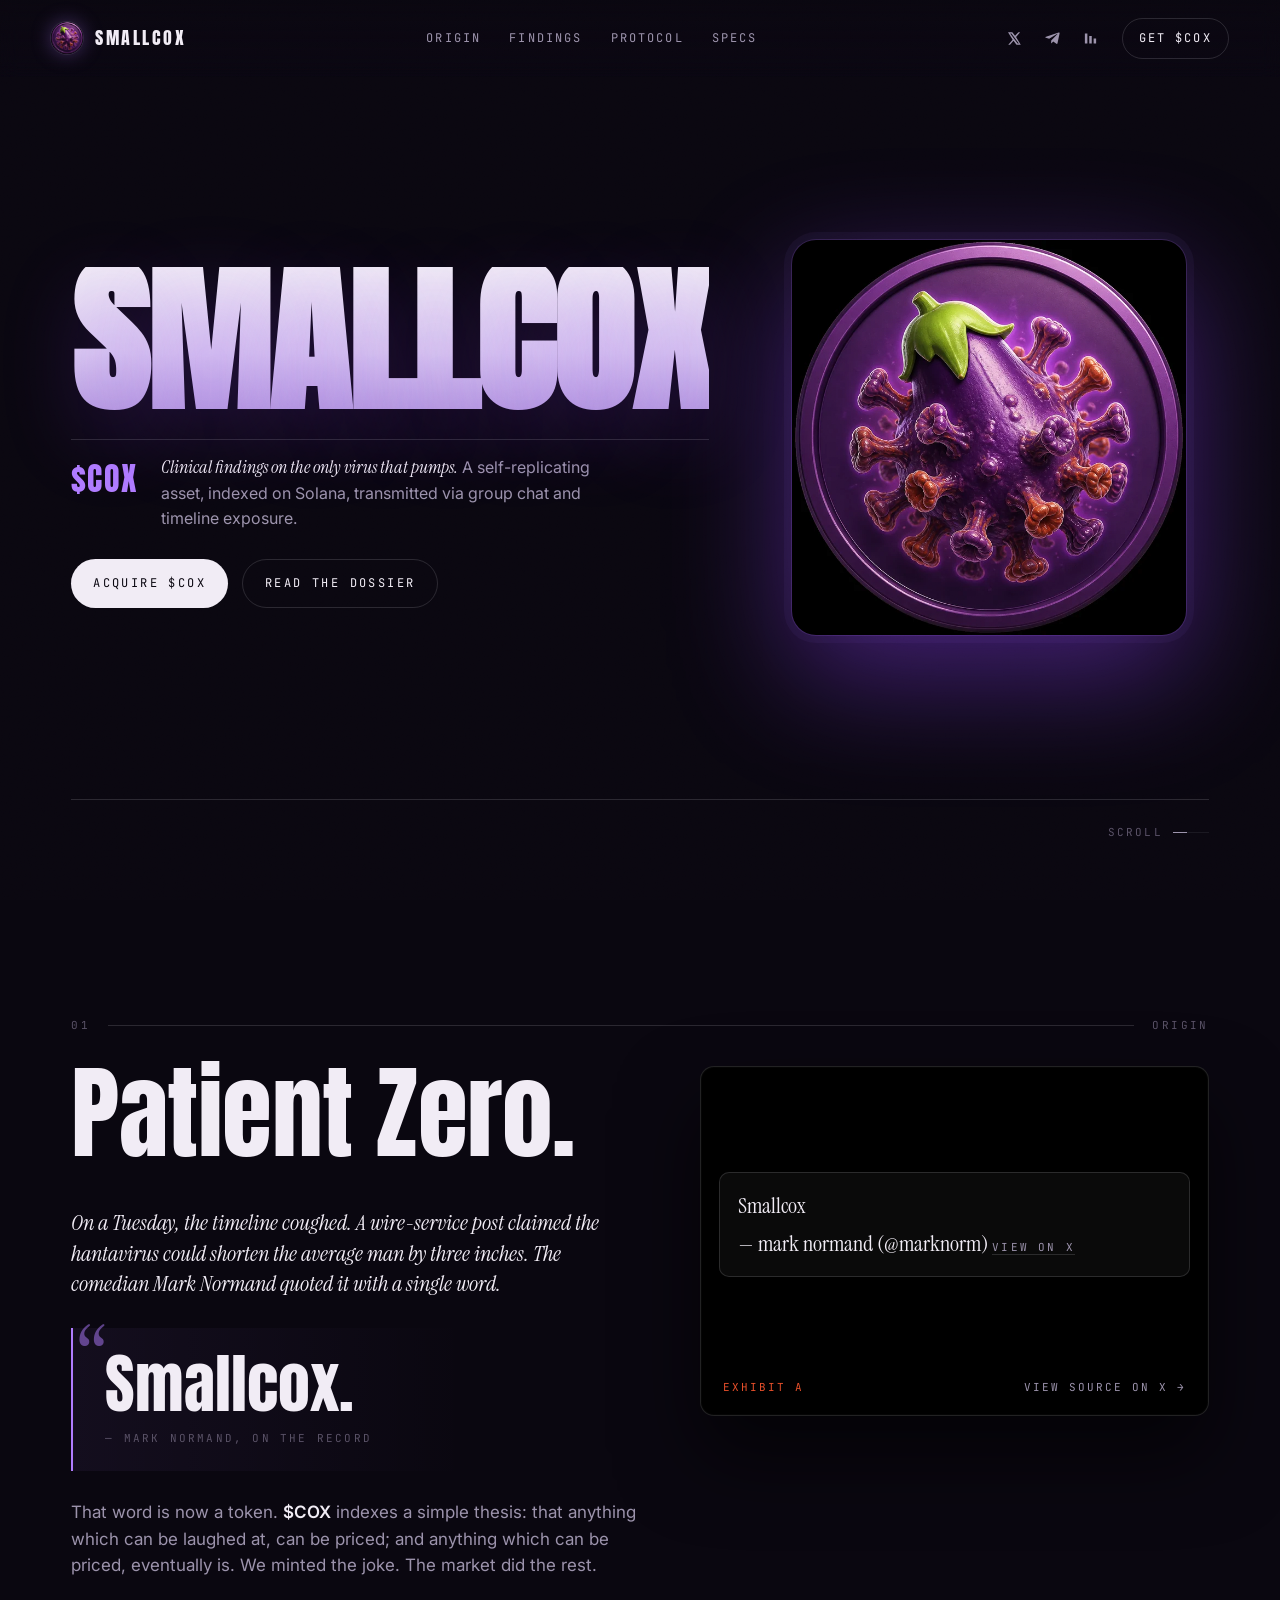
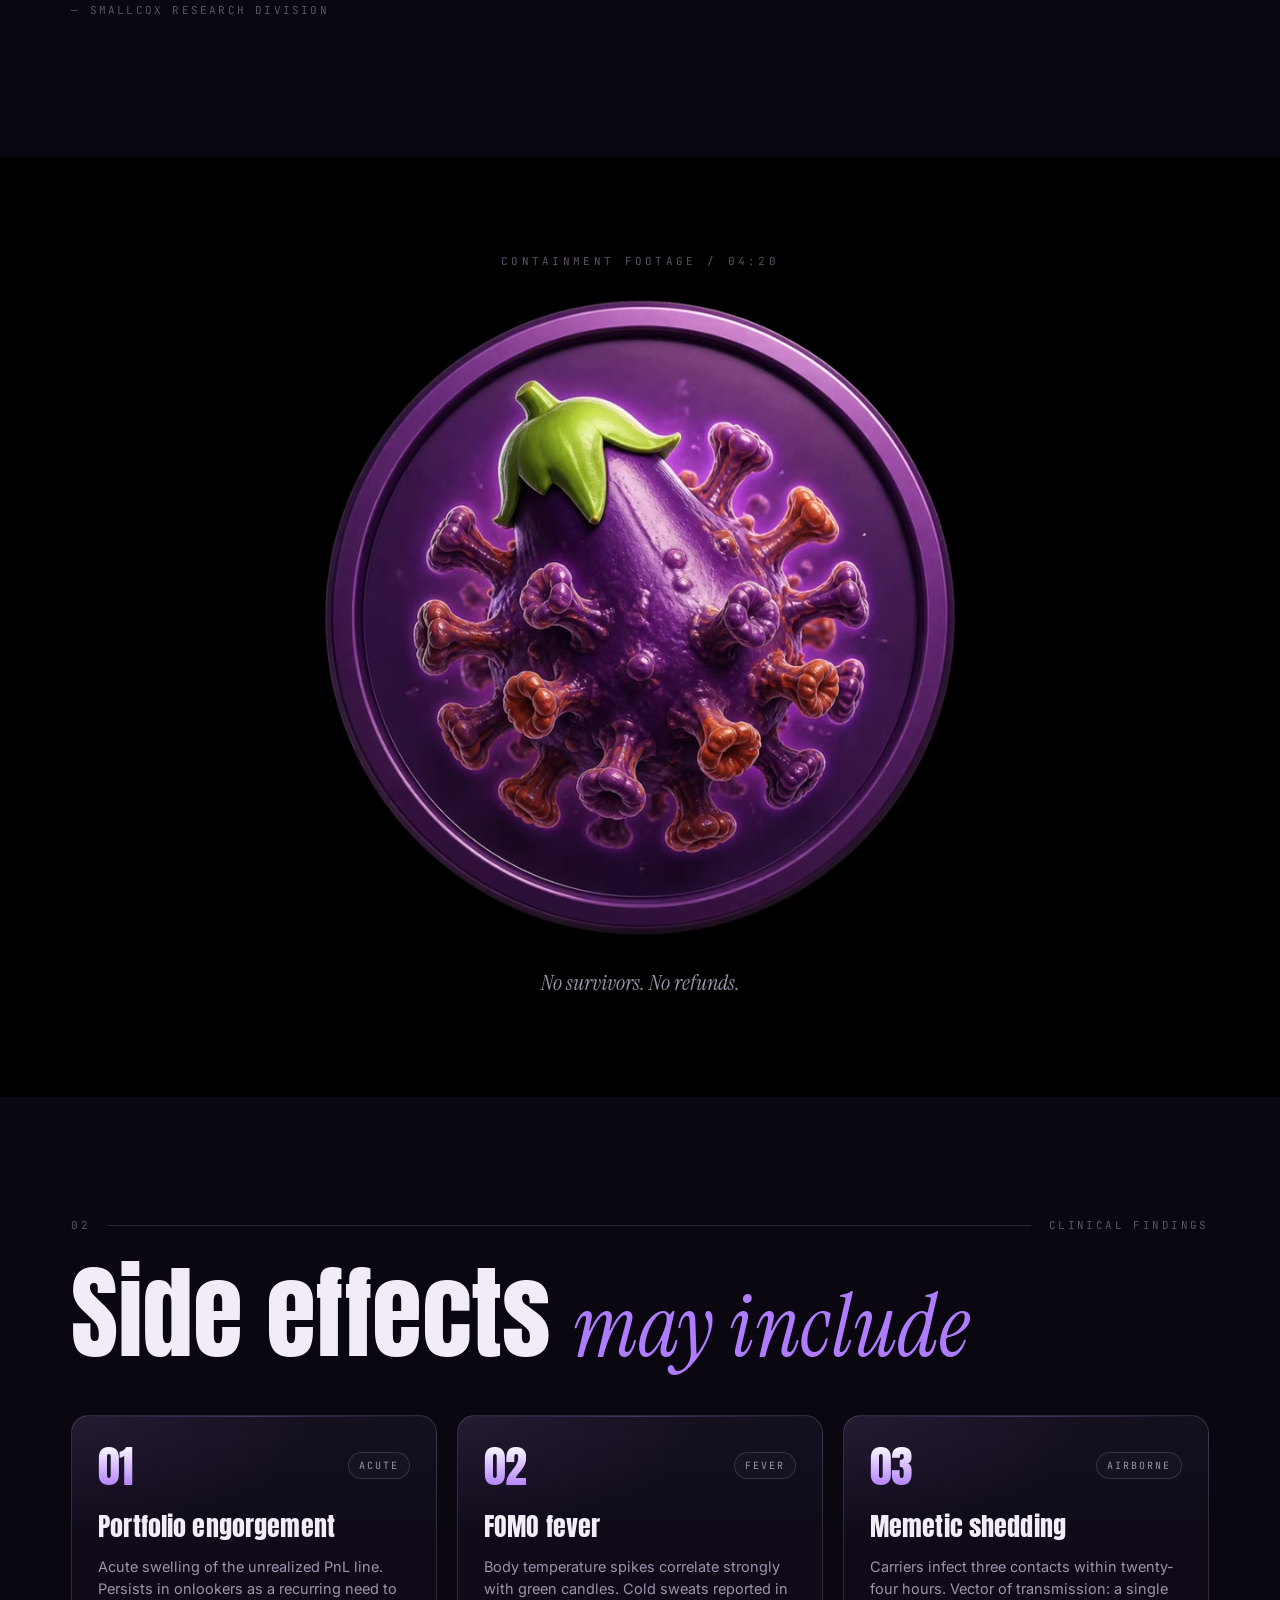
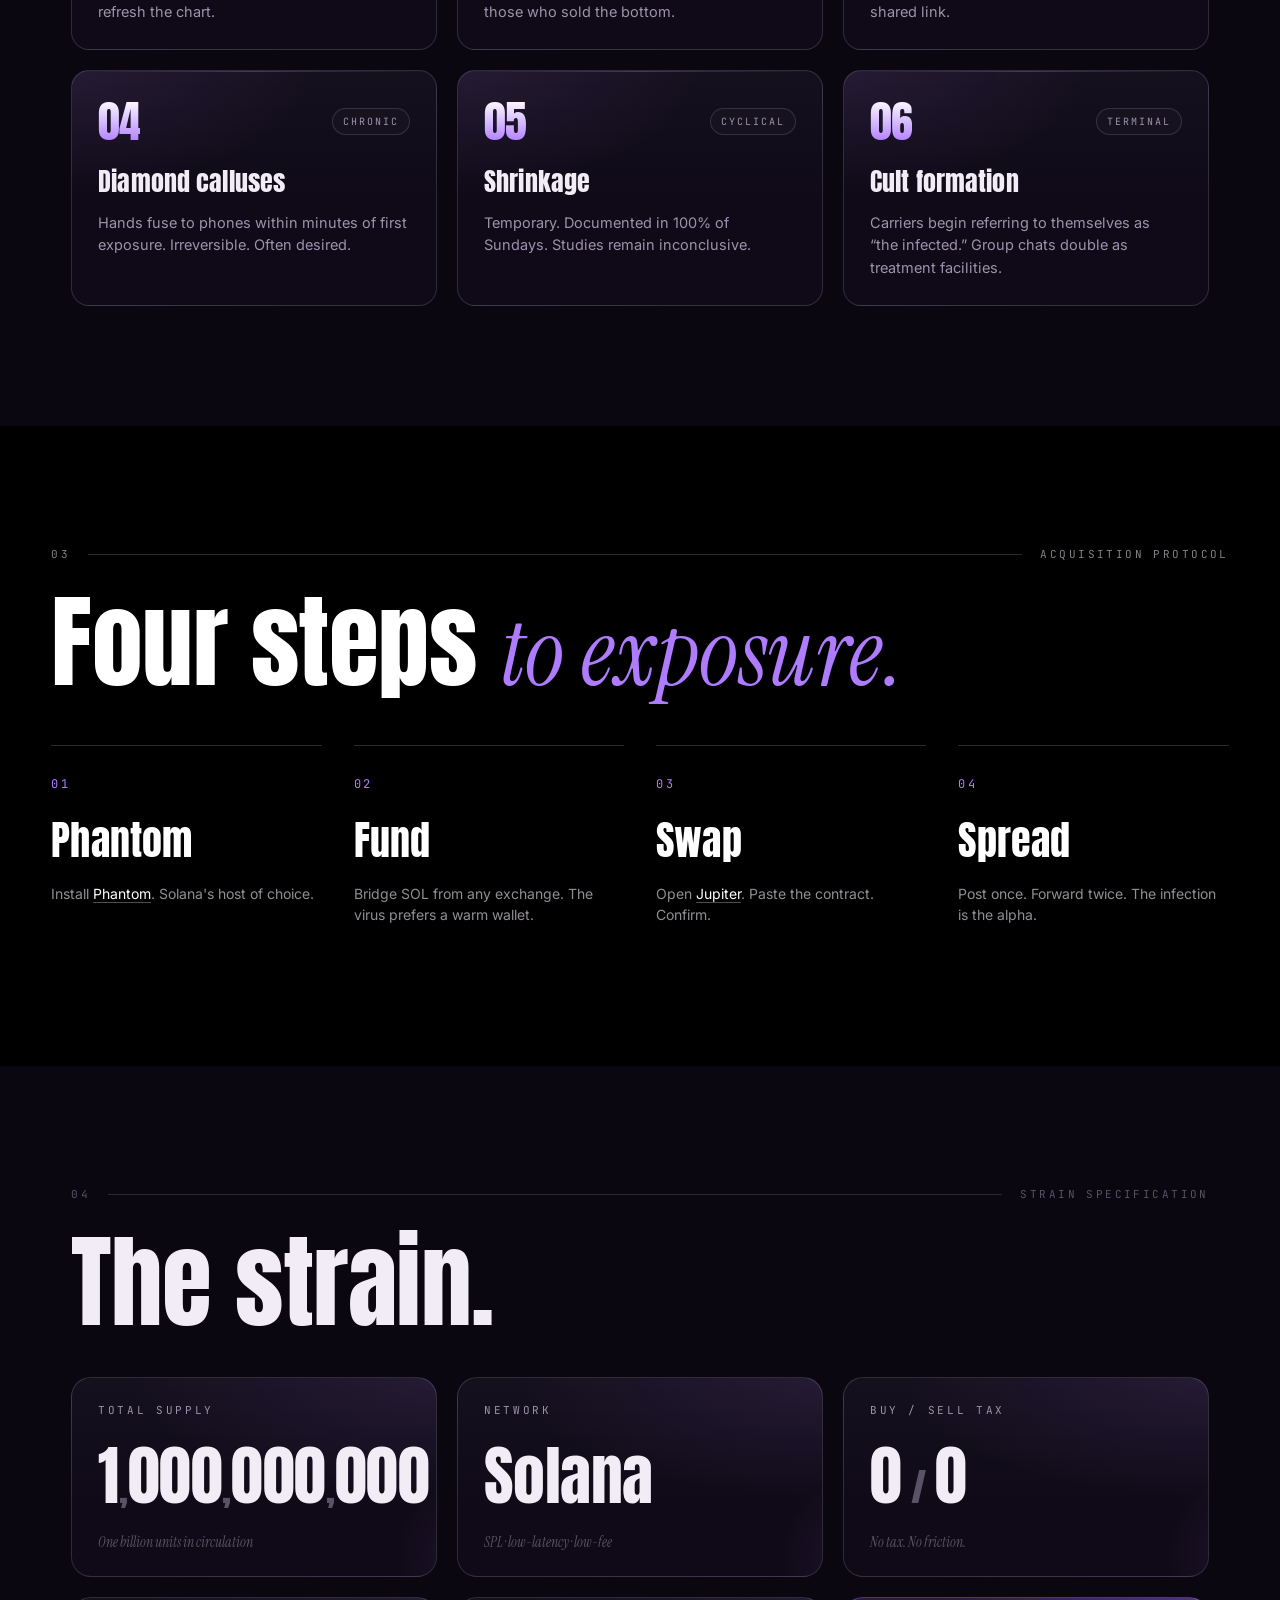
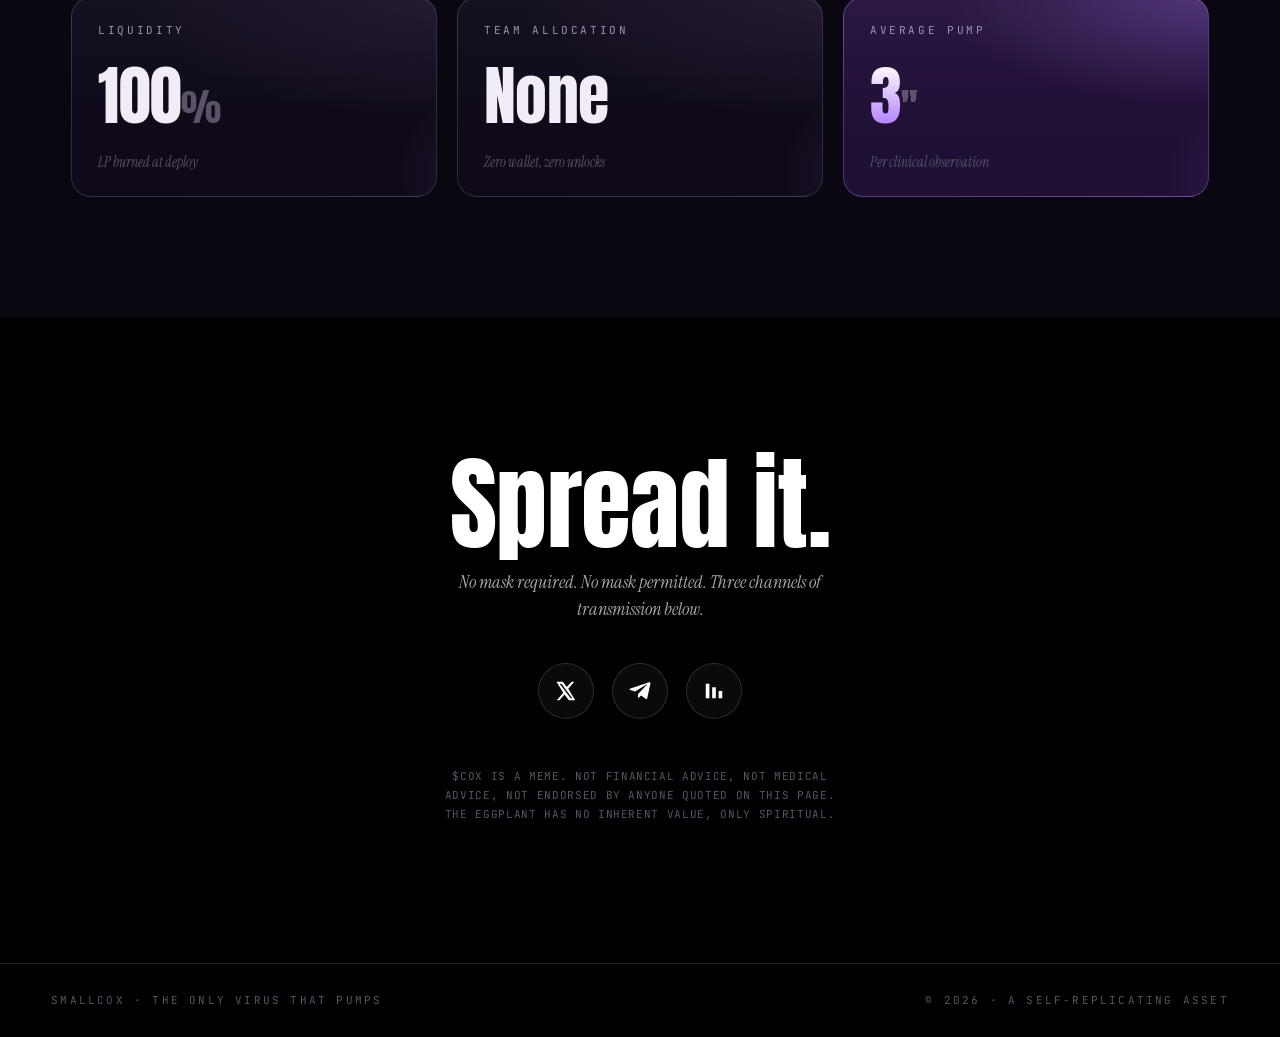
==== smallcox/index.html @ 252f296a "hero: drop CONTRACT/TBA strip and the specimen caption Co-Authored-By: Claude Opus 4.7 (1M context) " ====
<!doctype html>
<html lang="en">
<head>
<meta charset="utf-8" />
<meta name="viewport" content="width=device-width,initial-scale=1,viewport-fit=cover" />
<title>SMALLCOX / $COX</title>
<meta name="description" content="Smallcox ($COX) — clinical findings on the only virus that pumps. A Solana memecoin." />
<meta property="og:title" content="SMALLCOX / $COX" />
<meta property="og:description" content="Clinical findings on the only virus that pumps." />
<meta property="og:image" content="./assets/logo.png" />
<meta name="theme-color" content="#07050C" />
<link rel="icon" type="image/png" href="./assets/logo.png" />

<link rel="preconnect" href="https://fonts.googleapis.com" />
<link rel="preconnect" href="https://fonts.gstatic.com" crossorigin />
<link href="https://fonts.googleapis.com/css2?family=Anton&family=Inter:wght@300;400;500;600;700&family=Instrument+Serif:ital@0;1&family=JetBrains+Mono:wght@400;500&display=swap" rel="stylesheet" />

<link rel="preload" as="image" href="./assets/logo.webp" />
<link rel="stylesheet" href="./styles.css" />
</head>
<body>

<header class="nav">
  <a class="brand" href="#top">
    <img src="./assets/logo-orig.webp" alt="" width="32" height="32" />
    <span>SMALLCOX</span>
  </a>
  <nav class="links">
    <a href="#origin">Origin</a>
    <a href="#findings">Findings</a>
    <a href="#protocol">Protocol</a>
    <a href="#specs">Specs</a>
  </nav>
  <div class="nav-right">
    <div class="nav-socials" aria-label="Social channels">
      <a class="ns" href="#" aria-label="X / Twitter" data-soon>
        <svg viewBox="0 0 24 24" aria-hidden="true"><path fill="currentColor" d="M18.244 2H21l-6.52 7.45L22 22h-6.844l-4.78-6.27L4.8 22H2l7-8.01L1.6 2h6.93l4.32 5.71L18.244 2Zm-1.2 18h1.9L7.04 4H5.04l12 16Z"/></svg>
      </a>
      <a class="ns" href="#" aria-label="Telegram" data-soon>
        <svg viewBox="0 0 24 24" aria-hidden="true"><path fill="currentColor" d="M9.96 15.36 9.8 19.6c.5 0 .72-.22 1-.48l2.4-2.32 4.98 3.64c.92.5 1.58.24 1.82-.86l3.3-15.46c.32-1.42-.52-1.98-1.4-1.66L1.6 9.18c-1.4.56-1.38 1.36-.24 1.72l5.32 1.66 12.36-7.78c.58-.36 1.12-.16.68.22"/></svg>
      </a>
      <a class="ns" href="#" aria-label="Dexscreener" data-soon>
        <svg viewBox="0 0 24 24" aria-hidden="true"><path fill="currentColor" d="M3 4h4v16H3zM10 8h4v12h-4zM17 12h4v8h-4z"/></svg>
      </a>
    </div>
    <a class="nav-cta" href="#buy">Get $COX</a>
  </div>
</header>

<main id="top">

<!-- ============================== HERO ============================== -->
<section class="hero">
  <div class="hero-grid">
    <div class="hero-type">
      <h1 class="wordmark">
        <span aria-hidden="true">SMALLCOX</span>
        <span class="sr-only">Smallcox</span>
      </h1>
      <div class="hero-sub">
        <p class="ticker">$COX</p>
        <p class="lede">
          <em>Clinical findings on the only virus that pumps.</em>
          A self-replicating asset, indexed on Solana, transmitted
          via group chat and timeline exposure.
        </p>
      </div>
      <div class="hero-actions">
        <a class="btn" href="#buy">Acquire $COX</a>
        <a class="btn ghost" href="#origin">Read the dossier</a>
      </div>
    </div>

    <figure class="hero-art">
      <img src="./assets/logo-orig.webp" alt="Smallcox" loading="eager" decoding="async" />
    </figure>
  </div>

  <div class="hero-foot">
    <div class="hero-scroll">scroll<span></span></div>
  </div>
</section>

<!-- ============================== ORIGIN ============================== -->
<section class="section origin" id="origin">
  <div class="rule"><span>01</span><i></i><span>Origin</span></div>

  <div class="origin-grid">
    <div class="origin-text">
      <h2 class="display">Patient&nbsp;Zero.</h2>
      <p class="serif">
        On a Tuesday, the timeline coughed. A wire-service post claimed the
        hantavirus could shorten the average man by three inches. The comedian
        Mark Normand quoted it with a single word.
      </p>
      <blockquote class="pull">
        <span class="quotemark">&ldquo;</span>
        <p>Smallcox.</p>
        <cite>— Mark Normand, on the record</cite>
      </blockquote>
      <p>
        That word is now a token. <strong>$COX</strong> indexes a simple thesis: that
        anything which can be laughed at, can be priced; and anything which can be
        priced, eventually is. We minted the joke. The market did the rest.
      </p>
      <p class="byline">— Smallcox Research Division</p>
    </div>

    <figure class="evidence">
      <div class="tw-frame">
        <blockquote class="twitter-tweet" data-theme="dark" data-conversation="none" data-dnt="true" data-align="center">
          <p lang="en" dir="ltr">Smallcox</p>
          &mdash; mark normand (@marknorm)
          <a href="https://twitter.com/marknorm/status/2054567829848920443?ref_src=twsrc%5Etfw">View on X</a>
        </blockquote>
        <noscript>
          <img src="./assets/evidence.jpg" alt="The original Mark Normand post quoting the hantavirus story." />
        </noscript>
      </div>
      <figcaption>
        <span class="ex">Exhibit A</span>
        <a href="https://x.com/marknorm/status/2054567829848920443" target="_blank" rel="noopener">View source on X →</a>
      </figcaption>
    </figure>
  </div>
</section>

<!-- ============================== VIDEO (pitch black) ============================== -->
<section class="section-black video-section" aria-labelledby="containment">
  <p class="black-eyebrow" id="containment">CONTAINMENT FOOTAGE / 04:20</p>
  <video
    class="vid"
    autoplay muted loop playsinline preload="metadata"
    poster="./assets/vid-poster.jpg">
    <source src="./assets/vid.webm" type="video/webm" />
    <source src="./assets/vid.mp4" type="video/mp4" />
  </video>
  <p class="black-foot">No survivors. No refunds.</p>
</section>

<!-- ============================== FINDINGS ============================== -->
<section class="section findings" id="findings">
  <div class="rule"><span>02</span><i></i><span>Clinical Findings</span></div>
  <h2 class="display">Side&nbsp;effects&nbsp;<em class="serif-it">may include</em></h2>

  <ol class="findings-grid">
    <li class="f-card">
      <div class="f-head"><span class="num">01</span><span class="tag">Acute</span></div>
      <h3>Portfolio engorgement</h3>
      <p>Acute swelling of the unrealized PnL line. Persists in onlookers as a recurring need to refresh the chart.</p>
    </li>
    <li class="f-card">
      <div class="f-head"><span class="num">02</span><span class="tag">Fever</span></div>
      <h3>FOMO fever</h3>
      <p>Body temperature spikes correlate strongly with green candles. Cold sweats reported in those who sold the bottom.</p>
    </li>
    <li class="f-card">
      <div class="f-head"><span class="num">03</span><span class="tag">Airborne</span></div>
      <h3>Memetic shedding</h3>
      <p>Carriers infect three contacts within twenty-four hours. Vector of transmission: a single shared link.</p>
    </li>
    <li class="f-card">
      <div class="f-head"><span class="num">04</span><span class="tag">Chronic</span></div>
      <h3>Diamond calluses</h3>
      <p>Hands fuse to phones within minutes of first exposure. Irreversible. Often desired.</p>
    </li>
    <li class="f-card">
      <div class="f-head"><span class="num">05</span><span class="tag">Cyclical</span></div>
      <h3>Shrinkage</h3>
      <p>Temporary. Documented in 100% of Sundays. Studies remain inconclusive.</p>
    </li>
    <li class="f-card">
      <div class="f-head"><span class="num">06</span><span class="tag">Terminal</span></div>
      <h3>Cult formation</h3>
      <p>Carriers begin referring to themselves as &ldquo;the infected.&rdquo; Group chats double as treatment facilities.</p>
    </li>
  </ol>
</section>

<!-- ============================== PROTOCOL ============================== -->
<section class="section-black protocol" id="protocol">
  <div class="rule rule-light"><span>03</span><i></i><span>Acquisition Protocol</span></div>
  <h2 class="display light">Four&nbsp;steps&nbsp;<em class="serif-it">to exposure.</em></h2>

  <ol class="steps">
    <li>
      <span class="step-no">01</span>
      <h3>Phantom</h3>
      <p>Install <a href="https://phantom.app" target="_blank" rel="noopener">Phantom</a>. Solana's host of choice.</p>
    </li>
    <li>
      <span class="step-no">02</span>
      <h3>Fund</h3>
      <p>Bridge SOL from any exchange. The virus prefers a warm wallet.</p>
    </li>
    <li>
      <span class="step-no">03</span>
      <h3>Swap</h3>
      <p>Open <a href="https://jup.ag" target="_blank" rel="noopener">Jupiter</a>. Paste the contract. Confirm.</p>
    </li>
    <li>
      <span class="step-no">04</span>
      <h3>Spread</h3>
      <p>Post once. Forward twice. The infection is the alpha.</p>
    </li>
  </ol>
</section>

<!-- ============================== SPECS ============================== -->
<section class="section specs" id="specs">
  <div class="rule"><span>04</span><i></i><span>Strain Specification</span></div>
  <h2 class="display">The&nbsp;strain.</h2>

  <div class="spec-grid">
    <article class="s-card">
      <span class="s-label">Total supply</span>
      <strong class="s-value">1<small>,</small>000<small>,</small>000<small>,</small>000</strong>
      <span class="s-foot">One billion units in circulation</span>
    </article>
    <article class="s-card">
      <span class="s-label">Network</span>
      <strong class="s-value">Solana</strong>
      <span class="s-foot">SPL · low-latency · low-fee</span>
    </article>
    <article class="s-card">
      <span class="s-label">Buy / Sell tax</span>
      <strong class="s-value">0<small> / </small>0</strong>
      <span class="s-foot">No tax. No friction.</span>
    </article>
    <article class="s-card">
      <span class="s-label">Liquidity</span>
      <strong class="s-value">100<small>%</small></strong>
      <span class="s-foot">LP burned at deploy</span>
    </article>
    <article class="s-card">
      <span class="s-label">Team allocation</span>
      <strong class="s-value">None</strong>
      <span class="s-foot">Zero wallet, zero unlocks</span>
    </article>
    <article class="s-card s-card-accent">
      <span class="s-label">Average pump</span>
      <strong class="s-value">3<small>"</small></strong>
      <span class="s-foot">Per clinical observation</span>
    </article>
  </div>
</section>

<!-- ============================== BUY / SOCIALS ============================== -->
<section class="section-black buy" id="buy">
  <h2 class="display light">Spread&nbsp;it.</h2>
  <p class="black-lede">
    No mask required. No mask permitted. Three channels of transmission below.
  </p>

  <nav class="socials" aria-label="Social channels">
    <a class="social" href="#" aria-label="X / Twitter" data-soon>
      <svg viewBox="0 0 24 24" aria-hidden="true"><path fill="currentColor" d="M18.244 2H21l-6.52 7.45L22 22h-6.844l-4.78-6.27L4.8 22H2l7-8.01L1.6 2h6.93l4.32 5.71L18.244 2Zm-1.2 18h1.9L7.04 4H5.04l12 16Z"/></svg>
    </a>
    <a class="social" href="#" aria-label="Telegram" data-soon>
      <svg viewBox="0 0 24 24" aria-hidden="true"><path fill="currentColor" d="M9.96 15.36 9.8 19.6c.5 0 .72-.22 1-.48l2.4-2.32 4.98 3.64c.92.5 1.58.24 1.82-.86l3.3-15.46c.32-1.42-.52-1.98-1.4-1.66L1.6 9.18c-1.4.56-1.38 1.36-.24 1.72l5.32 1.66 12.36-7.78c.58-.36 1.12-.16.68.22"/></svg>
    </a>
    <a class="social" href="#" aria-label="Dexscreener" data-soon>
      <svg viewBox="0 0 24 24" aria-hidden="true"><path fill="currentColor" d="M3 4h4v16H3zM10 8h4v12h-4zM17 12h4v8h-4z"/></svg>
    </a>
  </nav>

  <p class="disclaim">
    $COX is a meme. Not financial advice, not medical advice, not endorsed by anyone
    quoted on this page. The eggplant has no inherent value, only spiritual.
  </p>
</section>

</main>

<footer class="foot">
  <span>SMALLCOX · the only virus that pumps</span>
  <span class="foot-r">© 2026 · A self-replicating asset</span>
</footer>

<button class="to-top" id="toTop" aria-label="Back to top" type="button">
  <svg viewBox="0 0 24 24" aria-hidden="true">
    <path fill="none" stroke="currentColor" stroke-width="1.6" stroke-linecap="round" stroke-linejoin="round" d="M12 19V5M6 11l6-6 6 6"/>
  </svg>
  <span>Top</span>
</button>

<script src="./app.js" defer></script>
<script async src="https://platform.twitter.com/widgets.js" charset="utf-8"></script>
</body>
</html>
---- smallcox/styles.css ----
/* ============================================================
   SMALLCOX / $COX  ::  v2 — editorial lab-dossier
   ----------------------------------------------------------------
   Palette: near-black plum, off-white, single purple accent.
   Type:    Anton (display) / Instrument Serif (italic) /
            Inter (body) / JetBrains Mono (data).
============================================================ */

:root{
  --ink:        #F1ECF5;
  --ink-dim:    #9C93AC;
  --ink-faint:  #5A5267;
  --paper:      #0A0710;
  --paper-2:    #0F0A18;
  --black:      #000;
  --rule:       rgba(241,236,245,.14);
  --rule-dim:   rgba(241,236,245,.07);
  --accent:     #B07CFF;
  --accent-2:   #8A3DEF;
  --warn:       #E64F2A;

  --display: "Anton", Impact, "Bebas Neue", sans-serif;
  --serif:   "Instrument Serif", "Iowan Old Style", Georgia, serif;
  --sans:    "Inter", system-ui, -apple-system, "Segoe UI", Roboto, sans-serif;
  --mono:    "JetBrains Mono", ui-monospace, SFMono-Regular, Menlo, monospace;

  --maxw:    1240px;
  --gutter:  clamp(20px, 4vw, 56px);
}

*{box-sizing:border-box}
html,body{margin:0;padding:0}
html{scroll-behavior:smooth}

body{
  font-family:var(--sans);
  color:var(--ink);
  background:var(--paper);
  line-height:1.55;
  font-weight:400;
  text-rendering:optimizeLegibility;
  -webkit-font-smoothing:antialiased;
  font-size:16px;
  overflow-x:hidden;
}

/* subtle paper noise, no scanlines, no grain dot pattern */
body::before{
  content:"";position:fixed;inset:0;pointer-events:none;z-index:80;opacity:.05;
  background-image:url("data:image/svg+xml;utf8,<svg xmlns='http://www.w3.org/2000/svg' width='240' height='240'><filter id='n'><feTurbulence type='fractalNoise' baseFrequency='.85' numOctaves='2' stitchTiles='stitch'/></filter><rect width='100%25' height='100%25' filter='url(%23n)'/></svg>");
  mix-blend-mode:overlay;
}

/* ============================================================
   NAV
============================================================ */
.nav{
  position:sticky;top:0;z-index:50;
  display:grid;grid-template-columns:auto 1fr auto;align-items:center;gap:24px;
  padding:18px var(--gutter);
  background:linear-gradient(180deg, rgba(10,7,16,.92), rgba(10,7,16,.55) 80%, rgba(10,7,16,0));
  backdrop-filter:blur(10px) saturate(140%);
  -webkit-backdrop-filter:blur(10px) saturate(140%);
}
.brand{
  display:inline-flex;gap:12px;align-items:center;color:var(--ink);text-decoration:none;
  font-family:var(--display);font-size:18px;letter-spacing:.14em;
}
.brand img{
  border-radius:50%;
  box-shadow:0 0 0 1px rgba(255,255,255,.08), 0 0 20px rgba(176,124,255,.35);
}
.links{display:flex;gap:28px;justify-content:center}
.links a{
  color:var(--ink-dim);text-decoration:none;
  font-family:var(--mono);font-size:12px;letter-spacing:.18em;text-transform:uppercase;
  transition:color .15s ease;
}
.links a:hover{color:var(--ink)}

.nav-right{display:flex;align-items:center;gap:14px}
.nav-socials{display:inline-flex;gap:4px}
.ns{
  display:inline-flex;align-items:center;justify-content:center;
  width:34px;height:34px;border-radius:50%;color:var(--ink-dim);text-decoration:none;
  transition:color .15s ease, background .15s ease, transform .15s ease;
}
.ns svg{width:15px;height:15px}
.ns:hover{color:var(--ink);background:rgba(255,255,255,.06);transform:translateY(-1px)}

.nav-cta{
  text-decoration:none;color:var(--ink);
  font-family:var(--mono);font-size:12px;letter-spacing:.18em;text-transform:uppercase;
  padding:10px 16px;border:1px solid var(--rule);border-radius:999px;
  transition:background .15s ease, color .15s ease, border-color .15s ease;
  white-space:nowrap;
}
.nav-cta:hover{background:var(--ink);color:var(--paper);border-color:var(--ink)}

@media (max-width:880px){
  .nav{grid-template-columns:auto 1fr auto;gap:12px}
  .links{display:none}
}
@media (max-width:520px){
  .nav-cta{display:none}
  .nav-right{gap:0}
}

/* ============================================================
   HERO
============================================================ */
.hero{
  position:relative;padding:32px var(--gutter) 56px;
  max-width:var(--maxw);margin:0 auto;
  min-height:calc(100vh - 80px);
  display:grid;grid-template-rows:1fr auto;gap:32px;
}

.hero-grid{
  display:grid;grid-template-columns:1.05fr .95fr;gap:48px;align-items:center;
}
@media (max-width:940px){.hero-grid{grid-template-columns:1fr;align-items:start}}

.sr-only{position:absolute;width:1px;height:1px;padding:0;margin:-1px;overflow:hidden;clip:rect(0 0 0 0);white-space:nowrap;border:0}

/* wordmark: single line, scales to fit the column, never wraps */
.wordmark{
  font-family:var(--display);
  font-size:clamp(56px, 13vw, 200px);
  line-height:.86;letter-spacing:-.012em;
  margin:0 0 28px;color:var(--ink);
  white-space:nowrap;
  text-shadow:0 30px 80px rgba(138,61,239,.18);
}
.wordmark > span[aria-hidden]{
  display:inline-block;
  background:linear-gradient(180deg, var(--ink) 0%, #DCCDF0 60%, #B9A0E0 100%);
  -webkit-background-clip:text;background-clip:text;color:transparent;
  transition:transform .35s cubic-bezier(.2,.7,.2,1);
}
.wordmark:hover > span[aria-hidden]{transform:translateY(-4px)}
@media (max-width:940px){
  .wordmark{font-size:clamp(64px, 16vw, 160px)}
}

.hero-sub{
  display:grid;grid-template-columns:auto 1fr;gap:24px;align-items:start;
  padding-top:14px;border-top:1px solid var(--rule);
}
.ticker{
  font-family:var(--display);font-size:32px;letter-spacing:.04em;
  color:var(--accent);margin:0;
}
.lede{
  margin:0;color:var(--ink-dim);max-width:46ch;font-size:16px;
}
.lede em{color:var(--ink);font-family:var(--serif);font-style:italic;font-size:18px}
@media (max-width:560px){
  .hero-sub{grid-template-columns:1fr;gap:10px}
}

.hero-actions{display:flex;gap:14px;flex-wrap:wrap;margin-top:28px}
.btn{
  display:inline-flex;align-items:center;gap:10px;
  text-decoration:none;color:var(--paper);background:var(--ink);
  padding:14px 22px;border-radius:999px;
  font-family:var(--mono);font-size:12px;letter-spacing:.2em;text-transform:uppercase;
  transition:transform .15s ease, background .15s ease, color .15s ease;
}
.btn:hover{transform:translateY(-2px);background:var(--accent);color:var(--paper)}
.btn.ghost{background:transparent;color:var(--ink);border:1px solid var(--rule)}
.btn.ghost:hover{background:var(--ink);color:var(--paper)}

/* hero art — original logo on its black bg, presented as a card */
.hero-art{
  position:relative;margin:0;padding:0;
  display:flex;flex-direction:column;align-items:end;gap:14px;
}
.hero-art img{
  width:min(480px,92%);height:auto;display:block;aspect-ratio:1/1;object-fit:cover;
  border-radius:24px;
  background:#000;
  box-shadow:
    0 40px 120px rgba(138,61,239,.45),
    0 0 0 1px rgba(176,124,255,.18),
    0 0 0 8px rgba(176,124,255,.05);
  animation:hover 7s ease-in-out infinite;
}
@keyframes hover{
  0%,100%{transform:translateY(0) rotate(-.6deg)}
  50%   {transform:translateY(-10px) rotate(.9deg)}
}
.hero-art figcaption{
  font-family:var(--mono);font-size:11px;letter-spacing:.2em;text-transform:uppercase;
  color:var(--ink-faint);
}
@media (max-width:940px){
  .hero-art{align-items:start;margin-top:12px}
  .hero-art img{width:min(360px,72%)}
}

/* hero footer row */
.hero-foot{
  display:flex;justify-content:flex-end;align-items:end;gap:24px;
  padding-top:24px;border-top:1px solid var(--rule);
}
.ca-row{
  display:inline-flex;align-items:center;gap:12px;flex-wrap:wrap;
  font-family:var(--mono);font-size:12px;
}
.ca-label{color:var(--ink-faint);letter-spacing:.2em;text-transform:uppercase}
#ca{
  color:var(--ink);background:rgba(241,236,245,.04);
  padding:6px 10px;border:1px dashed var(--rule);border-radius:6px;
}
.copy{
  background:transparent;border:1px solid var(--rule);color:var(--ink-dim);
  padding:6px 10px;border-radius:6px;cursor:pointer;
  font-family:var(--mono);font-size:11px;letter-spacing:.2em;text-transform:uppercase;
  transition:color .15s ease, border-color .15s ease;
}
.copy:hover{color:var(--ink);border-color:var(--ink)}
.hero-scroll{
  font-family:var(--mono);font-size:11px;letter-spacing:.2em;text-transform:uppercase;
  color:var(--ink-faint);display:inline-flex;align-items:center;gap:10px;
}
.hero-scroll span{
  width:36px;height:1px;background:var(--rule-dim);position:relative;overflow:hidden;
}
.hero-scroll span::after{
  content:"";position:absolute;inset:0;width:40%;background:var(--ink-dim);
  animation:scrollbar 2.4s ease-in-out infinite;
}
@keyframes scrollbar{
  0%{transform:translateX(-110%)} 100%{transform:translateX(260%)}
}
@media (max-width:560px){
  .hero-foot{flex-direction:column;align-items:start}
  .hero-scroll{display:none}
}

/* ============================================================
   GENERIC SECTION SCAFFOLD
============================================================ */
.section, .section-black{
  position:relative;padding:120px var(--gutter);
}
.section{max-width:var(--maxw);margin:0 auto}
.section-black{background:var(--black)}

.rule{
  display:flex;align-items:center;gap:18px;
  font-family:var(--mono);font-size:11px;letter-spacing:.22em;text-transform:uppercase;
  color:var(--ink-faint);
  margin-bottom:32px;
}
.rule i{flex:1;height:1px;background:var(--rule);display:block}
.rule-light{color:rgba(241,236,245,.55)}
.rule-light i{background:rgba(241,236,245,.18)}

.display{
  font-family:var(--display);font-weight:400;
  font-size:clamp(48px, 8vw, 124px);
  line-height:.92;letter-spacing:-.005em;
  margin:0 0 48px;color:var(--ink);
}
.display.light{color:#fff}
.serif-it{
  font-family:var(--serif);font-style:italic;font-weight:400;
  color:var(--accent);letter-spacing:.005em;
  font-size:.92em;
}

/* ============================================================
   ORIGIN
============================================================ */
.origin-grid{
  display:grid;grid-template-columns:1fr .9fr;gap:64px;align-items:start;
}
@media (max-width:940px){.origin-grid{grid-template-columns:1fr;gap:36px}}

.origin-text p{font-size:17px;color:var(--ink-dim);max-width:54ch;margin:0 0 18px}
.origin-text p.serif{
  font-family:var(--serif);font-size:22px;color:var(--ink);
  font-style:italic;line-height:1.4;
}
.origin-text p strong{color:var(--ink);font-weight:600}
.origin-text .byline{
  font-family:var(--mono);font-size:11px;letter-spacing:.2em;text-transform:uppercase;
  color:var(--ink-faint);margin-top:24px;
}

.pull{
  margin:28px 0 28px;padding:24px 28px 24px 32px;
  border-left:2px solid var(--accent);position:relative;
  background:linear-gradient(90deg, rgba(176,124,255,.06), transparent 70%);
}
.pull .quotemark{
  position:absolute;left:8px;top:-8px;
  font-family:var(--serif);font-size:96px;line-height:1;color:var(--accent);opacity:.5;
}
.pull p{
  font-family:var(--display);font-size:clamp(40px,5vw,72px);line-height:1;
  margin:0;color:var(--ink);
}
.pull cite{
  display:block;margin-top:14px;font-style:normal;
  font-family:var(--mono);font-size:11px;letter-spacing:.2em;text-transform:uppercase;
  color:var(--ink-faint);
}

/* evidence: dark frame around live X embed (screenshot is the no-JS fallback) */
.evidence{
  margin:0;padding:18px;border-radius:14px;
  background:#000;border:1px solid var(--rule);
  box-shadow:0 40px 80px rgba(0,0,0,.6), 0 0 0 1px rgba(255,255,255,.02) inset;
}
.tw-frame{
  min-height:280px;
  display:flex;align-items:center;justify-content:center;
  border-radius:10px;background:#000;position:relative;
}
.tw-frame::before{
  /* loading placeholder while widgets.js hydrates the blockquote */
  content:"Loading evidence…";position:absolute;inset:0;
  display:grid;place-items:center;color:var(--ink-faint);
  font-family:var(--mono);font-size:11px;letter-spacing:.2em;text-transform:uppercase;
  pointer-events:none;z-index:0;
}
.tw-frame .twitter-tweet,
.tw-frame iframe{
  position:relative;z-index:1;margin:0 auto !important;width:100% !important;max-width:520px;
}
/* the un-hydrated blockquote: keep it minimal and on-brand */
.twitter-tweet:not(.twitter-tweet-rendered){
  display:block;padding:18px;border:1px solid var(--rule);border-radius:10px;
  background:#0a0a0a;color:var(--ink);
  font-family:var(--serif);font-size:22px;line-height:1.35;
}
.twitter-tweet:not(.twitter-tweet-rendered) p{margin:0 0 8px}
.twitter-tweet:not(.twitter-tweet-rendered) a{
  font-family:var(--mono);font-size:11px;letter-spacing:.2em;text-transform:uppercase;
  color:var(--ink-dim);text-decoration:none;border-bottom:1px solid var(--rule);
}
.evidence > figcaption{
  display:flex;justify-content:space-between;align-items:center;
  margin-top:14px;padding:0 4px;
  font-family:var(--mono);font-size:11px;letter-spacing:.18em;text-transform:uppercase;
}
.evidence .ex{color:var(--warn)}
.evidence figcaption a{color:var(--ink-dim);text-decoration:none;border-bottom:1px solid transparent;transition:border-color .15s ease, color .15s ease}
.evidence figcaption a:hover{color:var(--ink);border-color:var(--ink-dim)}
.evidence noscript img{display:block;width:100%;height:auto;border-radius:8px}

/* ============================================================
   VIDEO SECTION (pitch black, seamless with clip)
============================================================ */
.video-section{
  padding:96px var(--gutter);
  display:flex;flex-direction:column;align-items:center;gap:28px;
  text-align:center;
}
.black-eyebrow{
  font-family:var(--mono);font-size:11px;letter-spacing:.3em;text-transform:uppercase;
  color:#5d5267;margin:0;
}
.vid{
  width:min(640px,100%);aspect-ratio:1/1;
  display:block;background:#000;
  /* let the clip's black bg bleed seamlessly into the section */
  outline:none;border:none;
}
.black-foot{
  font-family:var(--serif);font-style:italic;font-size:22px;
  color:#9C93AC;margin:0;
}

/* ============================================================
   FINDINGS — designed cards
============================================================ */
.findings .display em{font-size:.85em}
.findings-grid{
  list-style:none;padding:0;margin:0;
  display:grid;grid-template-columns:repeat(3,1fr);gap:20px;
}
@media (max-width:980px){.findings-grid{grid-template-columns:repeat(2,1fr)}}
@media (max-width:560px){.findings-grid{grid-template-columns:1fr}}

.f-card{
  position:relative;overflow:hidden;
  padding:28px 26px 26px;border-radius:18px;
  background:
    radial-gradient(120% 90% at 0% 0%, rgba(176,124,255,.10), transparent 55%),
    linear-gradient(180deg, rgba(255,255,255,.025), rgba(255,255,255,0) 60%),
    rgba(20,14,30,.6);
  border:1px solid var(--rule);
  transition:transform .25s cubic-bezier(.2,.7,.2,1), border-color .2s ease, box-shadow .25s ease;
  isolation:isolate;
}
.f-card::before{
  content:"";position:absolute;left:0;right:0;top:0;height:1px;
  background:linear-gradient(90deg, transparent, rgba(176,124,255,.5), transparent);
  opacity:.6;pointer-events:none;
}
.f-card:hover{
  transform:translateY(-4px);
  border-color:rgba(176,124,255,.35);
  box-shadow:0 30px 60px rgba(0,0,0,.45), 0 0 0 1px rgba(176,124,255,.15) inset;
}
.f-head{
  display:flex;justify-content:space-between;align-items:center;
  margin-bottom:18px;
}
.f-head .num{
  font-family:var(--display);font-size:44px;line-height:1;letter-spacing:-.02em;
  background:linear-gradient(180deg, #fff, var(--accent));
  -webkit-background-clip:text;background-clip:text;color:transparent;
}
.f-head .tag{
  font-family:var(--mono);font-size:10px;letter-spacing:.2em;text-transform:uppercase;
  color:var(--ink-dim);
  padding:5px 10px;border:1px solid var(--rule);border-radius:999px;
  background:rgba(255,255,255,.02);
}
.f-card h3{
  font-family:var(--display);font-weight:400;font-size:26px;letter-spacing:.005em;
  margin:0 0 10px;color:var(--ink);
}
.f-card p{margin:0;color:var(--ink-dim);font-size:14.5px;line-height:1.55}

/* ============================================================
   PROTOCOL — 4 steps on black
============================================================ */
.steps{
  list-style:none;padding:0;margin:0;
  display:grid;grid-template-columns:repeat(4,1fr);gap:32px;
  max-width:var(--maxw);margin-inline:auto;
}
@media (max-width:880px){.steps{grid-template-columns:repeat(2,1fr)}}
@media (max-width:520px){.steps{grid-template-columns:1fr}}
.steps li{
  padding:24px 0 0;border-top:1px solid rgba(241,236,245,.18);position:relative;
}
.steps .step-no{
  font-family:var(--mono);font-size:12px;letter-spacing:.22em;
  color:var(--accent);
}
.steps h3{
  font-family:var(--display);font-weight:400;font-size:40px;letter-spacing:.005em;
  margin:14px 0 12px;color:#fff;
}
.steps p{margin:0;color:rgba(241,236,245,.6);font-size:14px;max-width:36ch}
.steps a{color:#fff;border-bottom:1px solid rgba(255,255,255,.3);text-decoration:none;transition:border-color .15s ease}
.steps a:hover{border-color:#fff}

.protocol{padding-top:120px;padding-bottom:140px}
.protocol .display{max-width:18ch}

/* ============================================================
   SPECS — designed stat cards
============================================================ */
.spec-grid{
  display:grid;grid-template-columns:repeat(3,1fr);gap:20px;
}
@media (max-width:880px){.spec-grid{grid-template-columns:repeat(2,1fr)}}
@media (max-width:480px){.spec-grid{grid-template-columns:1fr}}

.s-card{
  position:relative;
  display:flex;flex-direction:column;justify-content:space-between;gap:24px;
  min-height:200px;
  padding:24px 26px 22px;border-radius:20px;
  background:
    radial-gradient(140% 100% at 100% 0%, rgba(176,124,255,.10), transparent 60%),
    linear-gradient(180deg, rgba(255,255,255,.025), rgba(255,255,255,0) 70%),
    rgba(20,14,30,.6);
  border:1px solid var(--rule);
  overflow:hidden;isolation:isolate;
  transition:transform .25s cubic-bezier(.2,.7,.2,1), border-color .2s ease, box-shadow .25s ease;
}
.s-card::after{
  content:"";position:absolute;inset:auto -40% -40% auto;width:200px;height:200px;border-radius:50%;
  background:radial-gradient(circle, rgba(176,124,255,.10), transparent 60%);
  pointer-events:none;z-index:-1;
}
.s-card:hover{
  transform:translateY(-4px);
  border-color:rgba(176,124,255,.32);
  box-shadow:0 30px 60px rgba(0,0,0,.45);
}
.s-label{
  font-family:var(--mono);font-size:11px;letter-spacing:.24em;text-transform:uppercase;
  color:var(--ink-dim);
}
.s-value{
  font-family:var(--display);font-weight:400;
  font-size:clamp(40px, 5vw, 64px);line-height:1;letter-spacing:-.01em;
  color:var(--ink);display:block;
}
.s-value small{
  font-family:var(--display);font-size:.6em;color:var(--ink-faint);
  letter-spacing:.01em;
}
.s-foot{
  font-family:var(--serif);font-style:italic;font-size:14px;
  color:var(--ink-faint);
}

/* accent card — visually marked as the punchline stat */
.s-card-accent{
  background:
    radial-gradient(120% 90% at 100% 0%, rgba(176,124,255,.28), transparent 60%),
    linear-gradient(180deg, rgba(176,124,255,.10), rgba(138,61,239,.04) 70%),
    rgba(40,20,70,.55);
  border-color:rgba(176,124,255,.35);
}
.s-card-accent .s-value{
  background:linear-gradient(180deg, #fff 0%, var(--accent) 100%);
  -webkit-background-clip:text;background-clip:text;color:transparent;
}

/* ============================================================
   BUY / SOCIALS — minimal, icon-only
============================================================ */
.buy{padding:140px var(--gutter);text-align:center}
.buy .display{margin-bottom:18px}
.black-lede{
  margin:0 auto 40px;max-width:46ch;
  color:rgba(241,236,245,.7);font-size:18px;line-height:1.5;
  font-family:var(--serif);font-style:italic;
}

.socials{display:inline-flex;gap:18px;justify-content:center}
.social{
  display:inline-flex;align-items:center;justify-content:center;
  width:56px;height:56px;border-radius:50%;color:#fff;text-decoration:none;
  background:rgba(255,255,255,.04);border:1px solid rgba(255,255,255,.14);
  transition:transform .15s ease, background .15s ease, color .15s ease, border-color .15s ease;
}
.social svg{width:22px;height:22px}
.social:hover{
  transform:translateY(-3px);
  background:var(--accent);color:var(--paper);border-color:var(--accent);
}

.disclaim{
  max-width:60ch;margin:48px auto 0;color:var(--ink-faint);
  font-family:var(--mono);font-size:11px;letter-spacing:.06em;line-height:1.7;
  text-transform:uppercase;
}

/* ============================================================
   FOOTER
============================================================ */
.foot{
  display:flex;justify-content:space-between;align-items:center;gap:20px;
  padding:28px var(--gutter);
  font-family:var(--mono);font-size:11px;letter-spacing:.2em;text-transform:uppercase;
  color:var(--ink-faint);
  border-top:1px solid var(--rule);
  background:#000;
}
.foot-r{color:var(--ink-faint)}

/* ============================================================
   BACK-TO-TOP
============================================================ */
.to-top{
  position:fixed;right:22px;bottom:22px;z-index:60;
  display:inline-flex;align-items:center;gap:10px;
  padding:10px 14px 10px 12px;border-radius:999px;cursor:pointer;
  background:rgba(20,14,30,.85);
  color:var(--ink);border:1px solid rgba(176,124,255,.28);
  font-family:var(--mono);font-size:11px;letter-spacing:.2em;text-transform:uppercase;
  backdrop-filter:blur(10px) saturate(140%);
  -webkit-backdrop-filter:blur(10px) saturate(140%);
  box-shadow:0 10px 30px rgba(0,0,0,.45), 0 0 0 1px rgba(176,124,255,.05) inset;
  opacity:0;transform:translateY(12px);pointer-events:none;
  transition:opacity .25s ease, transform .25s ease, background .15s ease, color .15s ease, border-color .15s ease;
}
.to-top.is-visible{opacity:1;transform:translateY(0);pointer-events:auto}
.to-top:hover{background:var(--accent);color:var(--paper);border-color:var(--accent)}
.to-top svg{width:14px;height:14px}
@media (max-width:520px){
  .to-top span{display:none}
  .to-top{padding:10px;border-radius:50%}
}

::selection{background:var(--accent);color:var(--paper)}

@media (prefers-reduced-motion: reduce){
  .hero-art img, .hero-meta .dot, .hero-scroll span::after{animation:none}
}
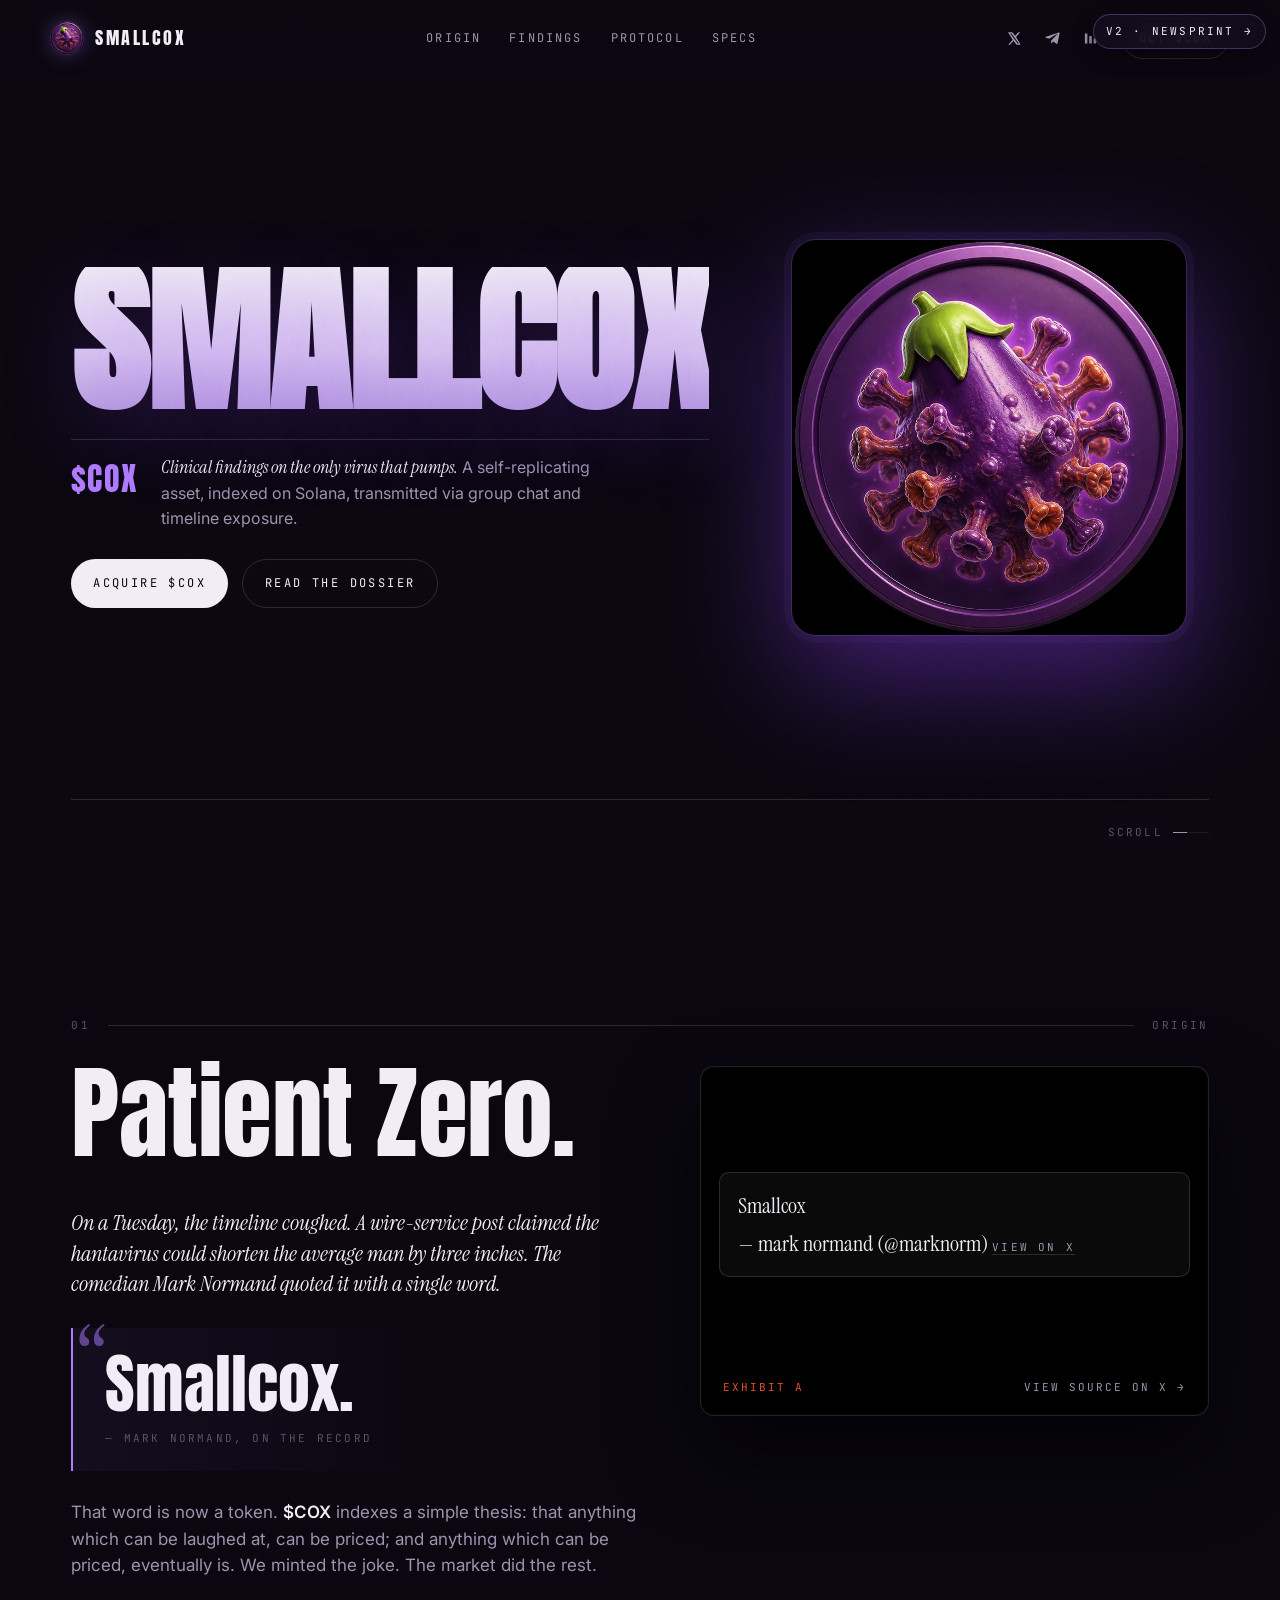
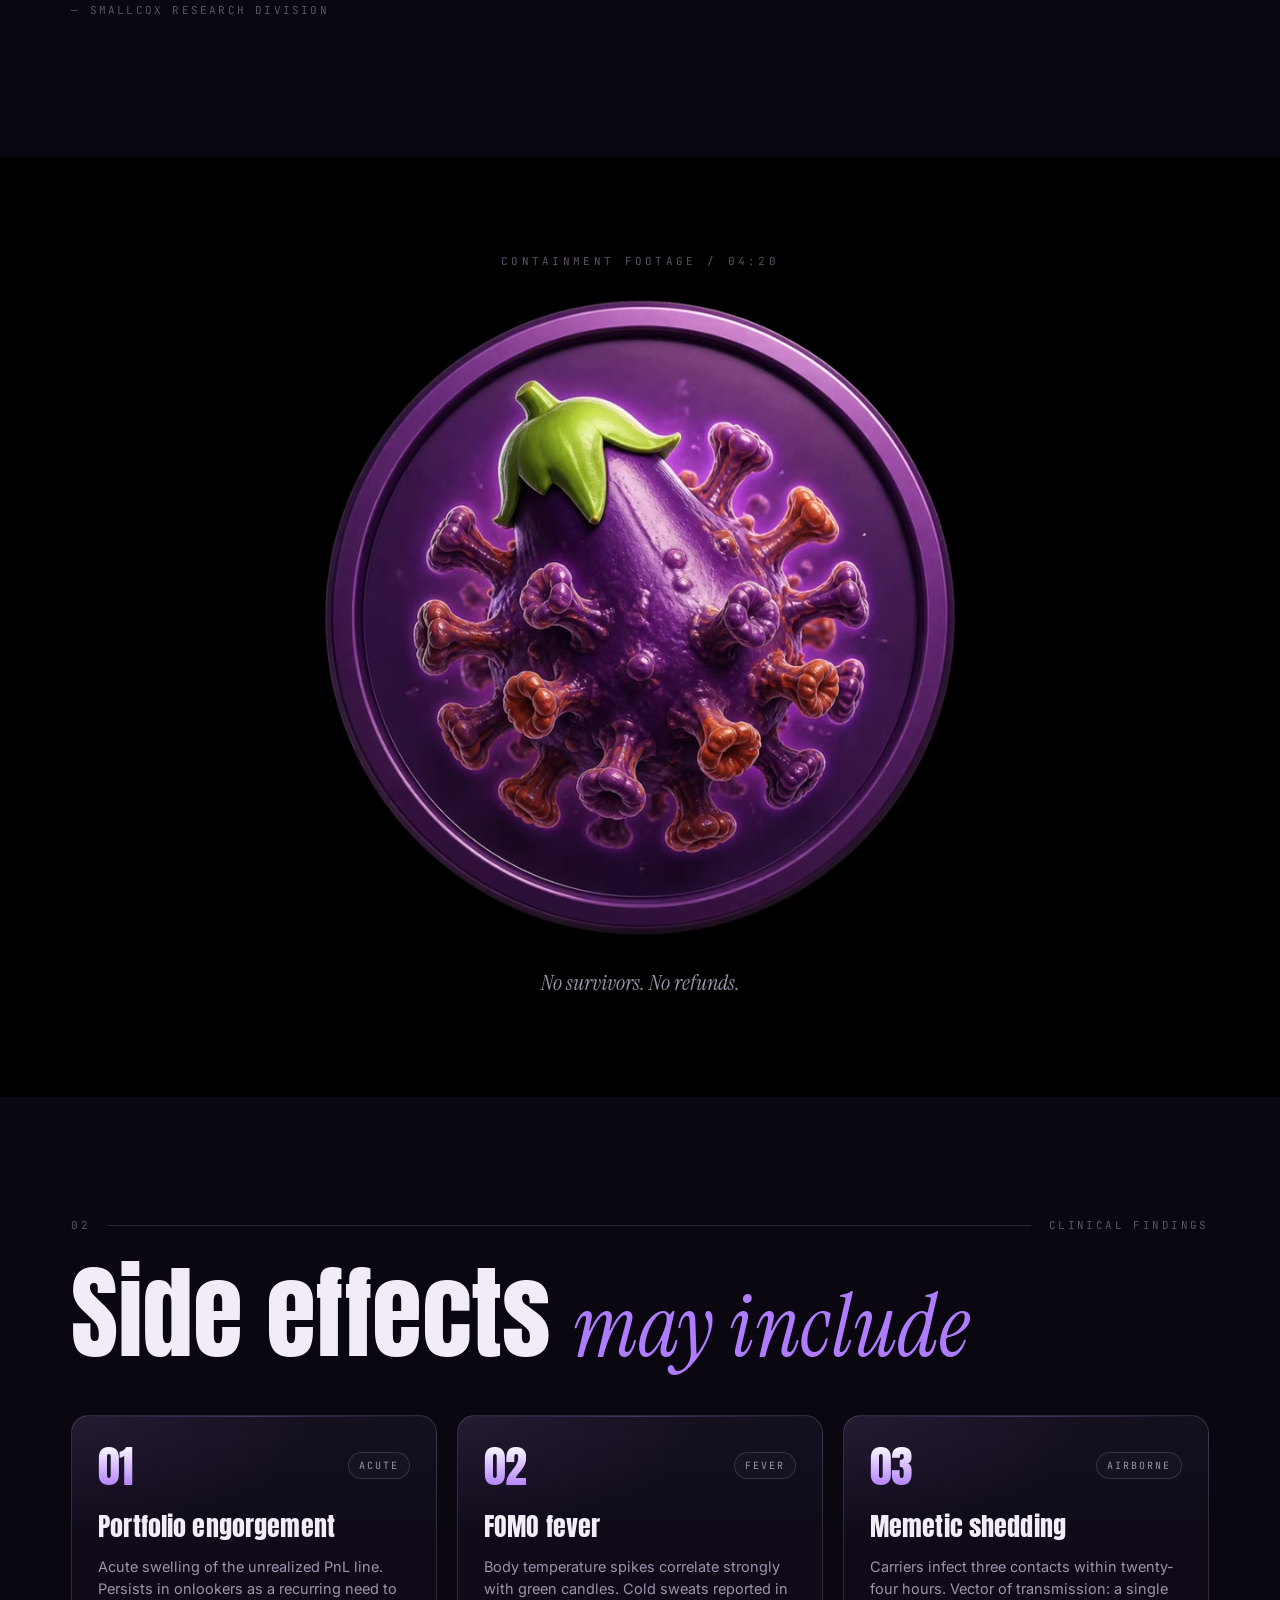
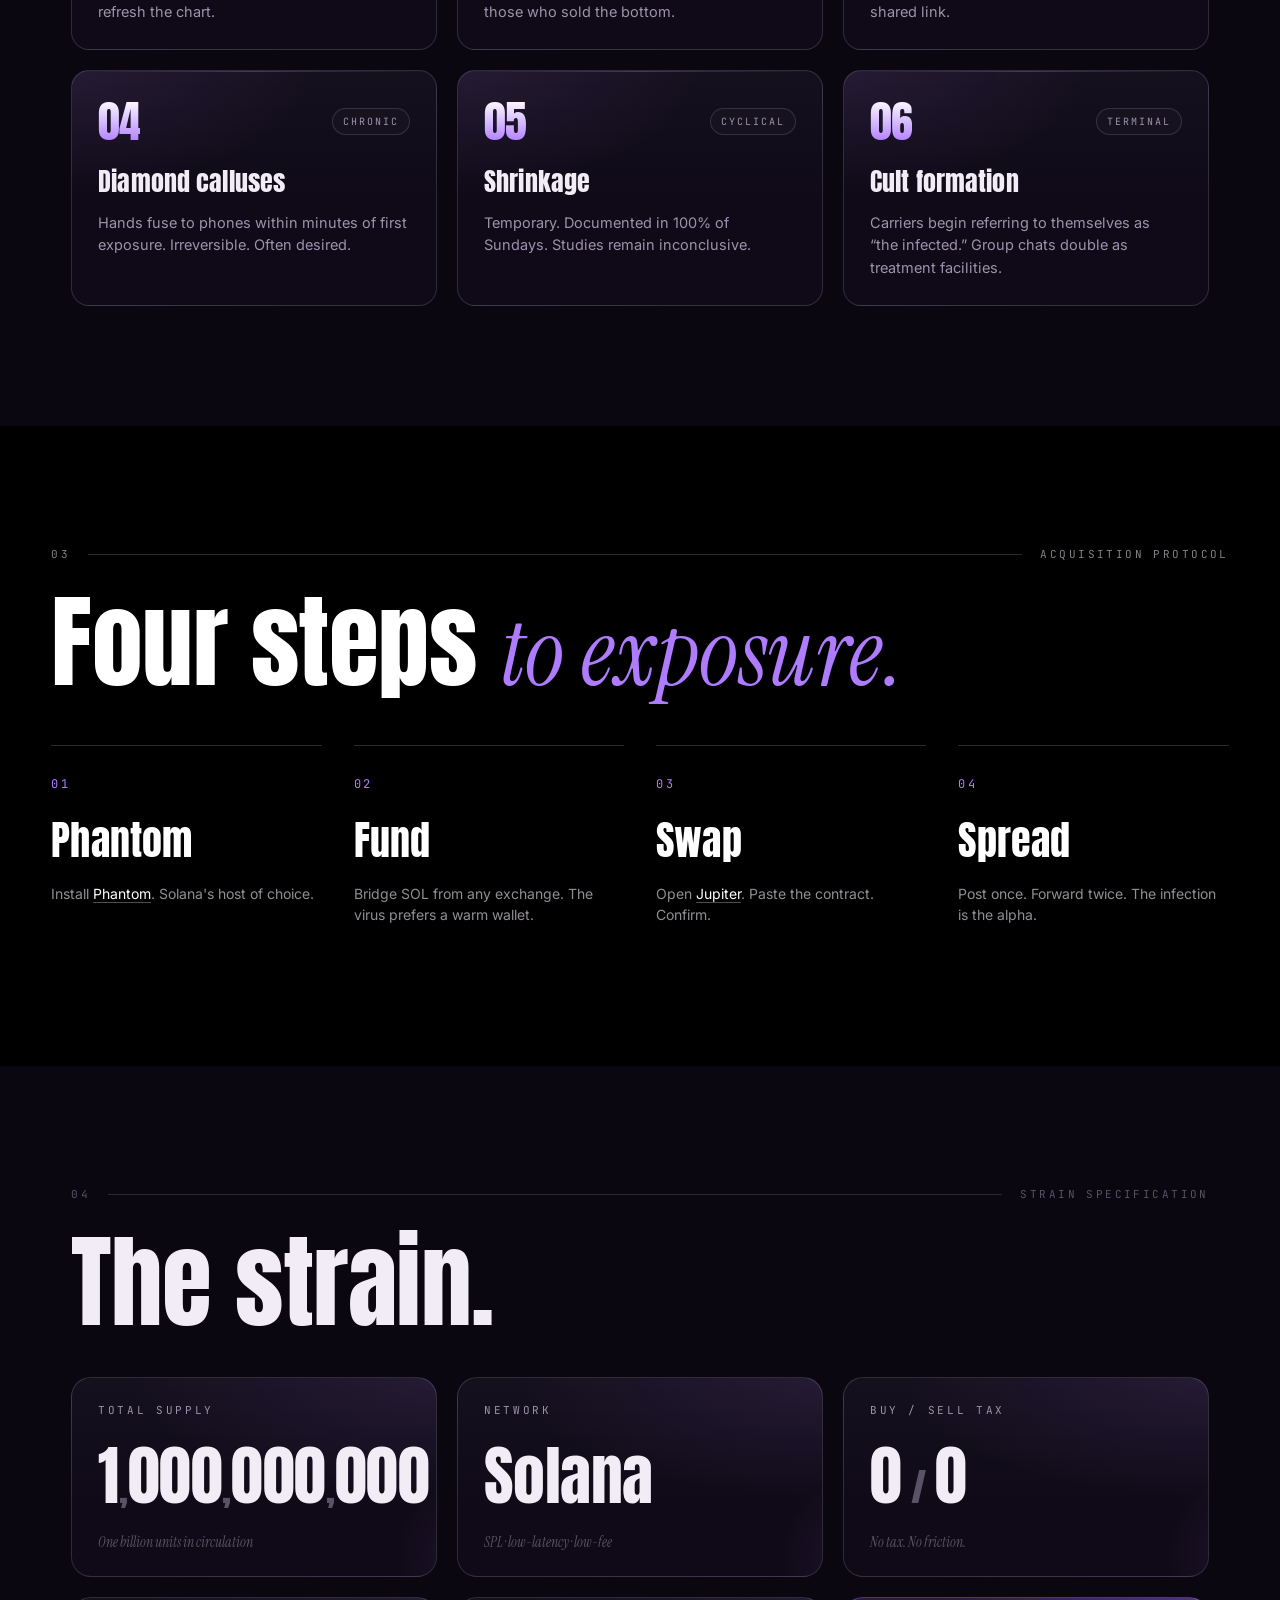
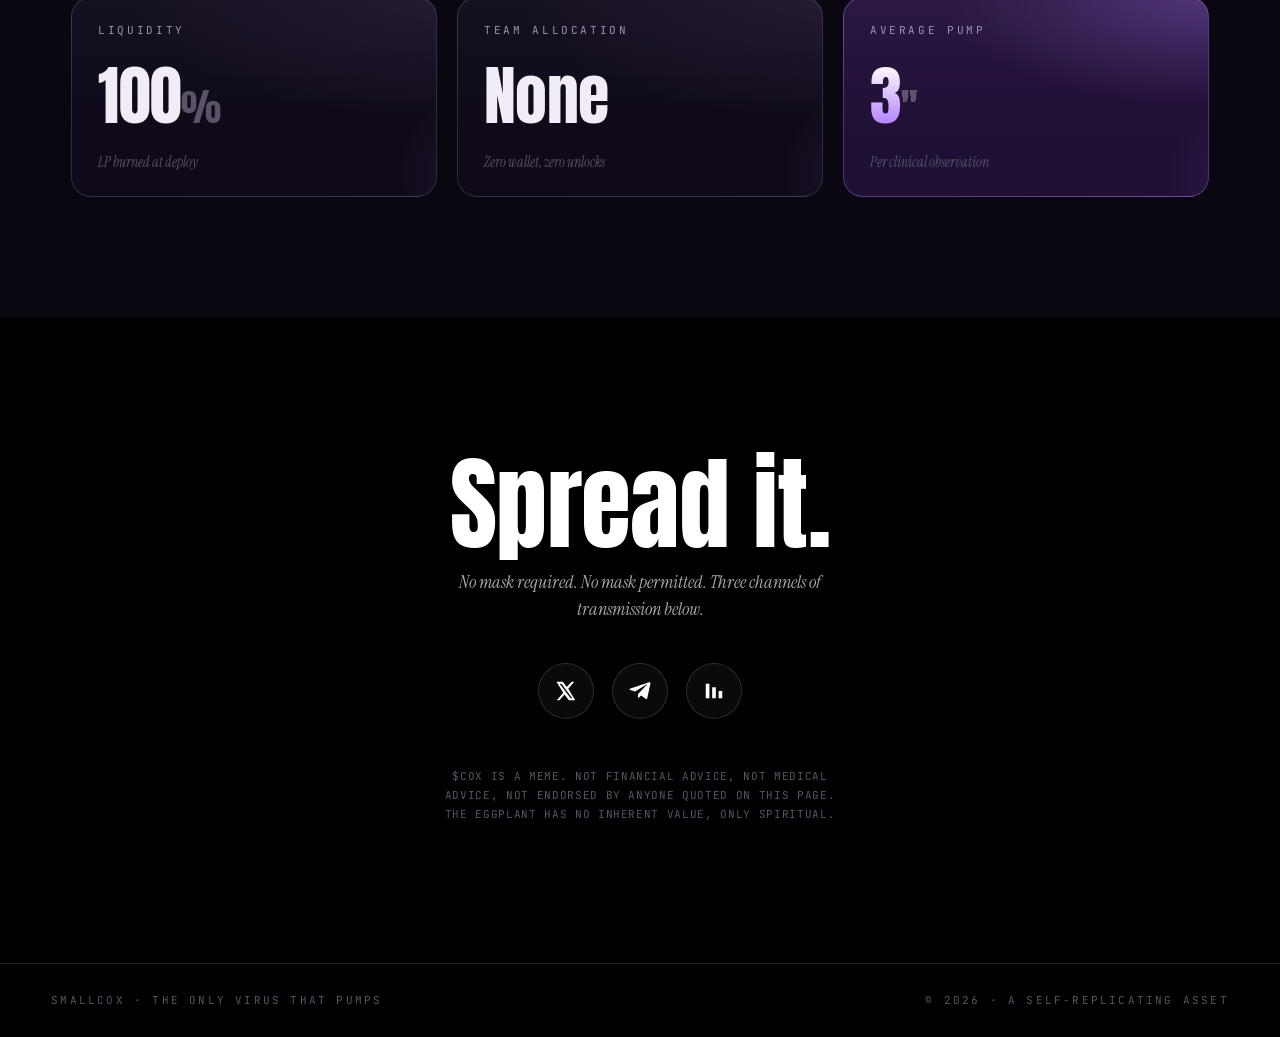
==== commit a9d34e64: "feat: add /v2 newsprint variant (Smallcox Herald) Tabloid-style A/B alternate for the lab-dossier la" ====
--- a/smallcox/index.html
+++ b/smallcox/index.html
@@ -19,6 +19,8 @@
 <link rel="stylesheet" href="./styles.css" />
 </head>
 <body>
+
+<a class="variant-toggle" href="./v2/">V2 · NEWSPRINT →</a>
 
 <header class="nav">
   <a class="brand" href="#top">
--- a/smallcox/styles.css
+++ b/smallcox/styles.css
@@ -586,6 +586,23 @@
   .to-top{padding:10px;border-radius:50%}
 }
 
+/* small floating link to v2 (newsprint variant) */
+.variant-toggle{
+  position:fixed;top:14px;right:14px;z-index:100;
+  font-family:var(--mono);font-size:11px;letter-spacing:.2em;text-transform:uppercase;
+  color:var(--ink);text-decoration:none;
+  padding:8px 12px;border-radius:999px;
+  background:rgba(20,14,30,.7);border:1px solid rgba(176,124,255,.32);
+  backdrop-filter:blur(10px);-webkit-backdrop-filter:blur(10px);
+  box-shadow:0 6px 20px rgba(0,0,0,.45);
+  transition:background .15s ease, color .15s ease, border-color .15s ease, transform .15s ease;
+}
+.variant-toggle:hover{
+  background:var(--accent);color:var(--paper);border-color:var(--accent);transform:translateY(-1px);
+}
+/* the toggle sits above the sticky nav — leave room on small screens */
+@media (max-width:520px){.variant-toggle{top:auto;bottom:auto}}
+
 ::selection{background:var(--accent);color:var(--paper)}
 
 @media (prefers-reduced-motion: reduce){
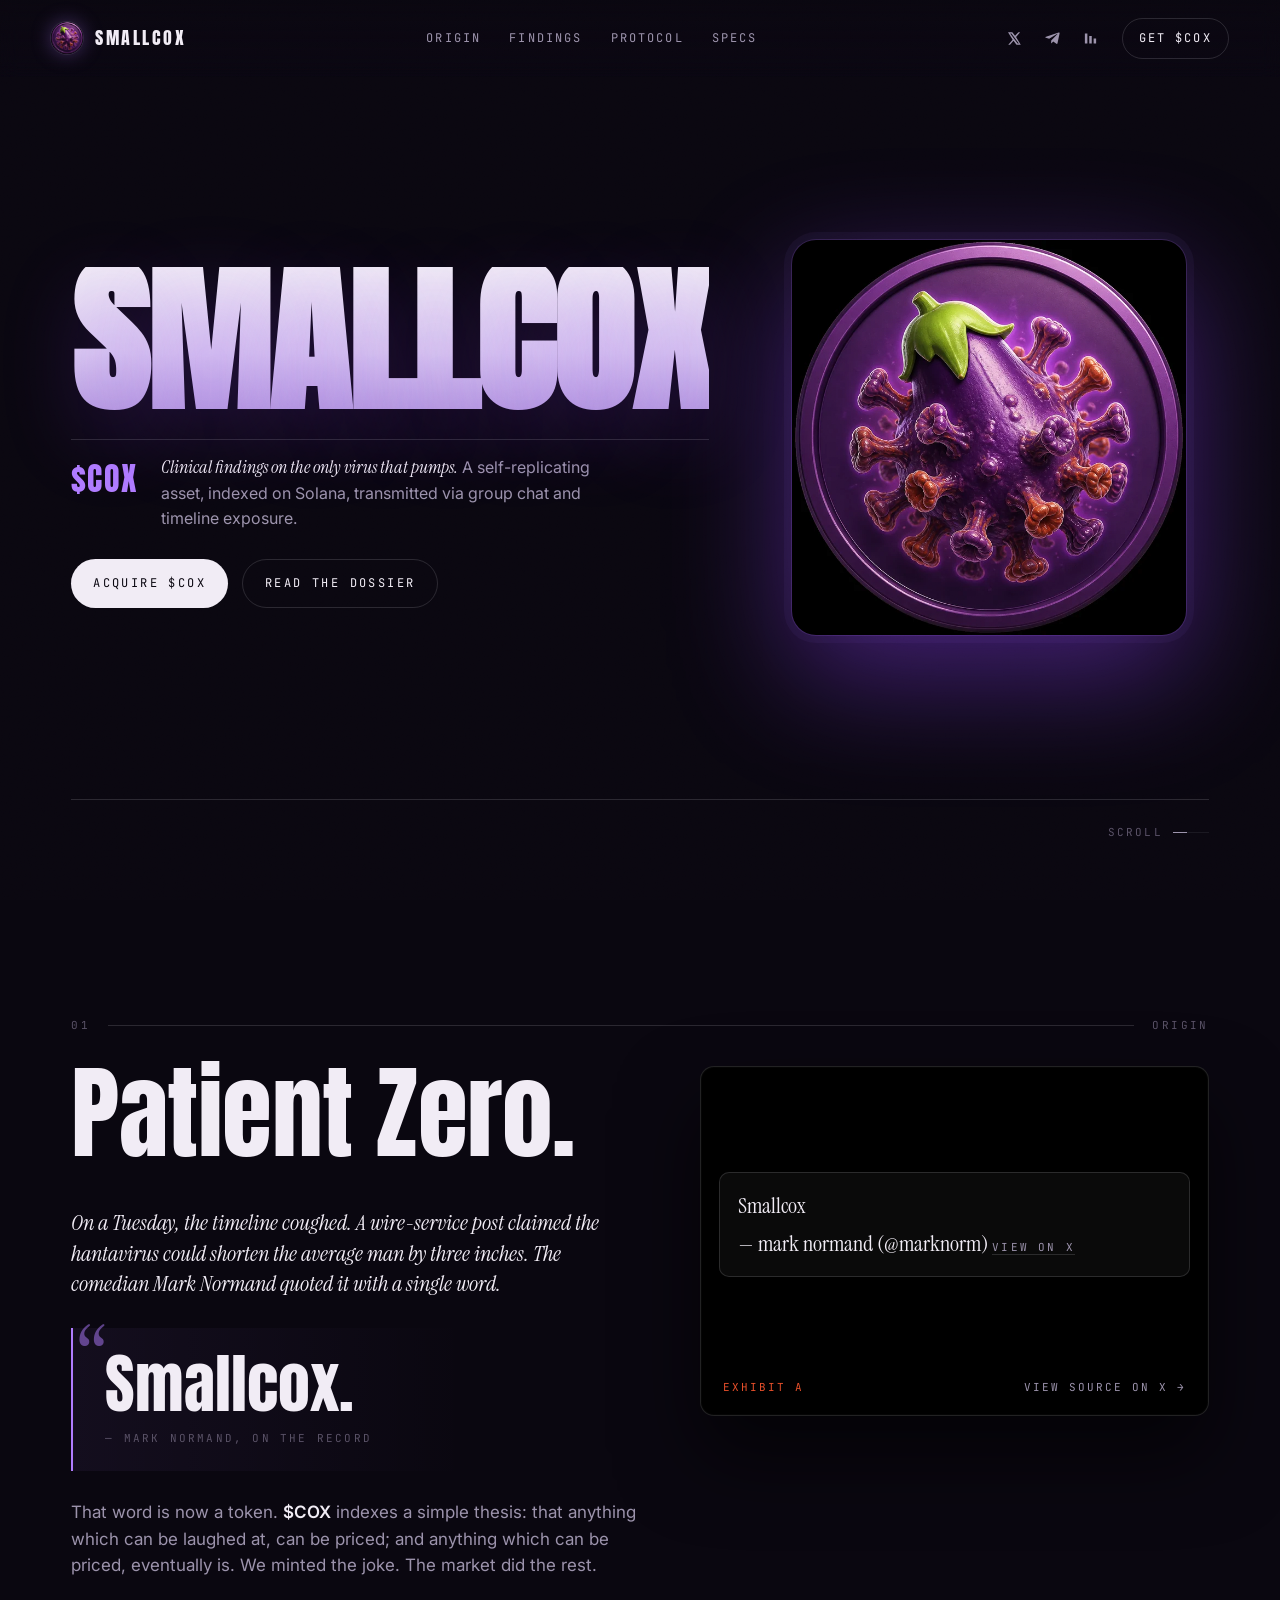
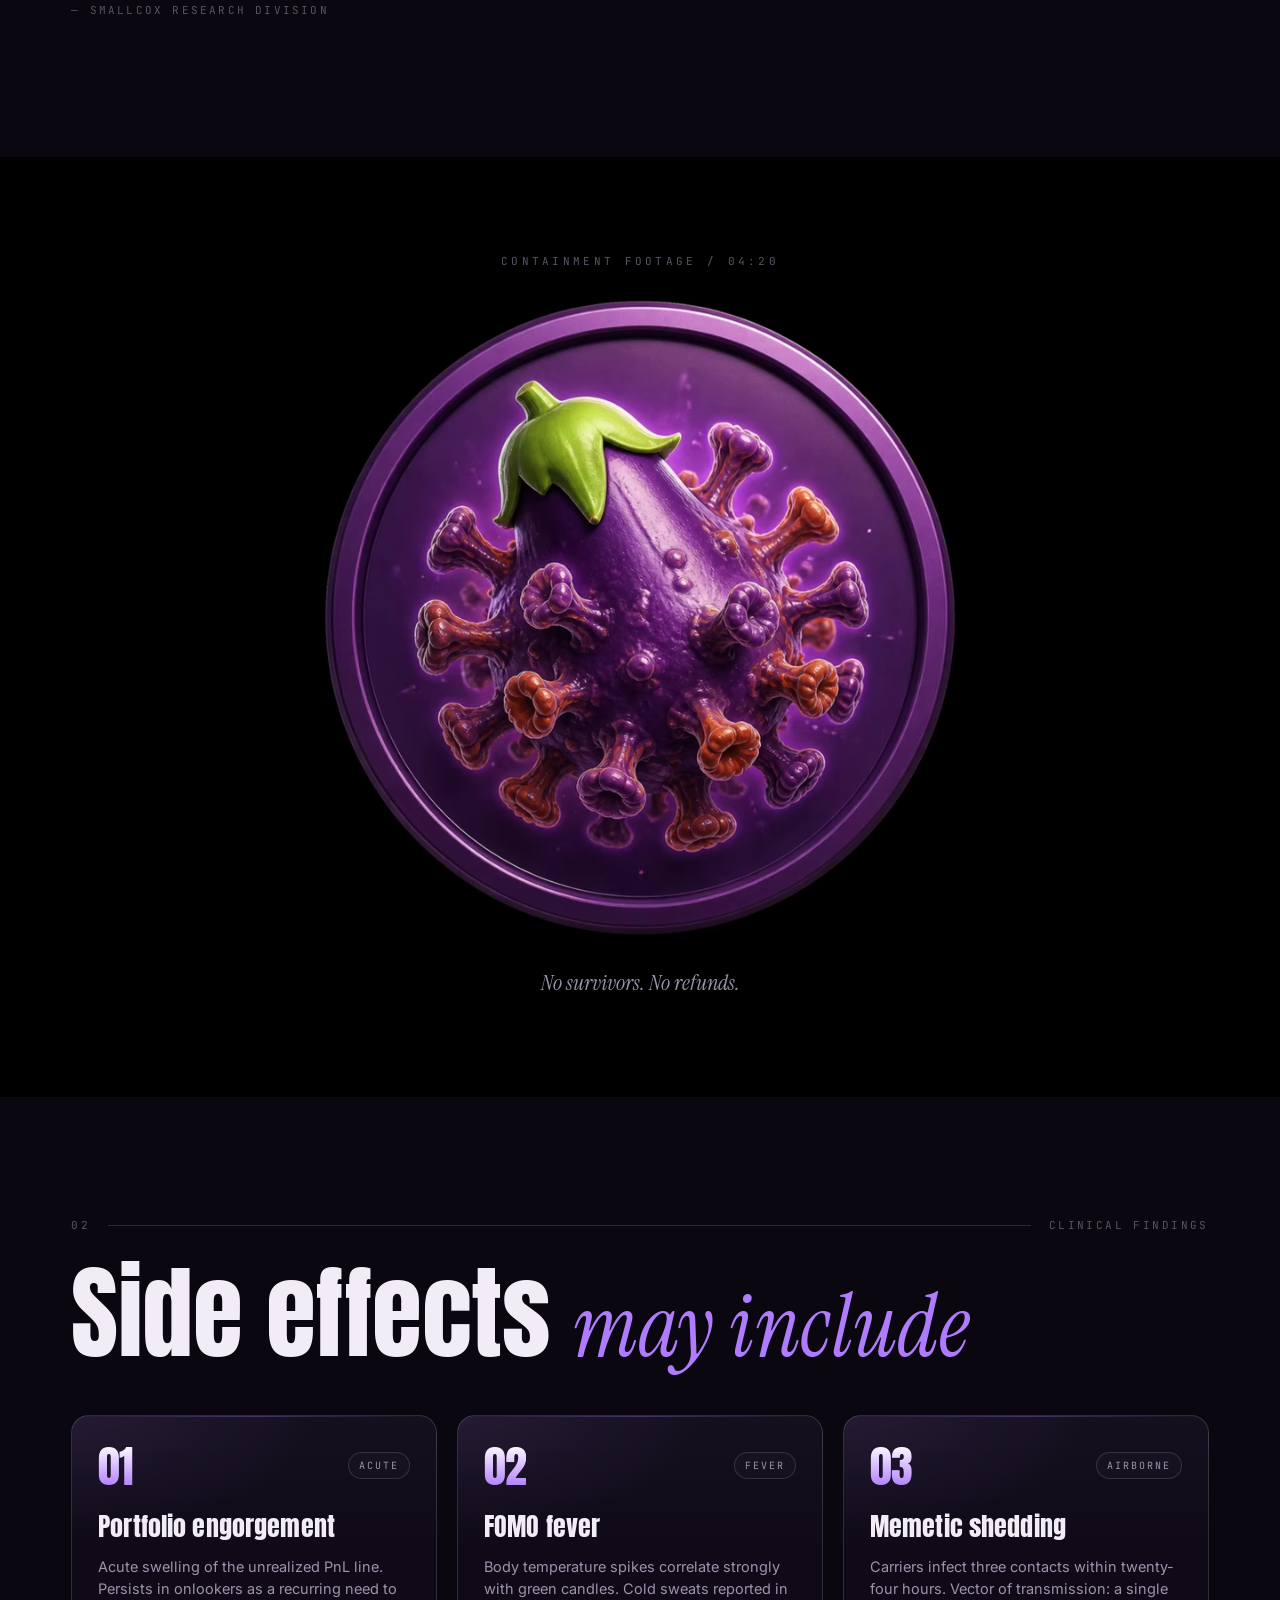
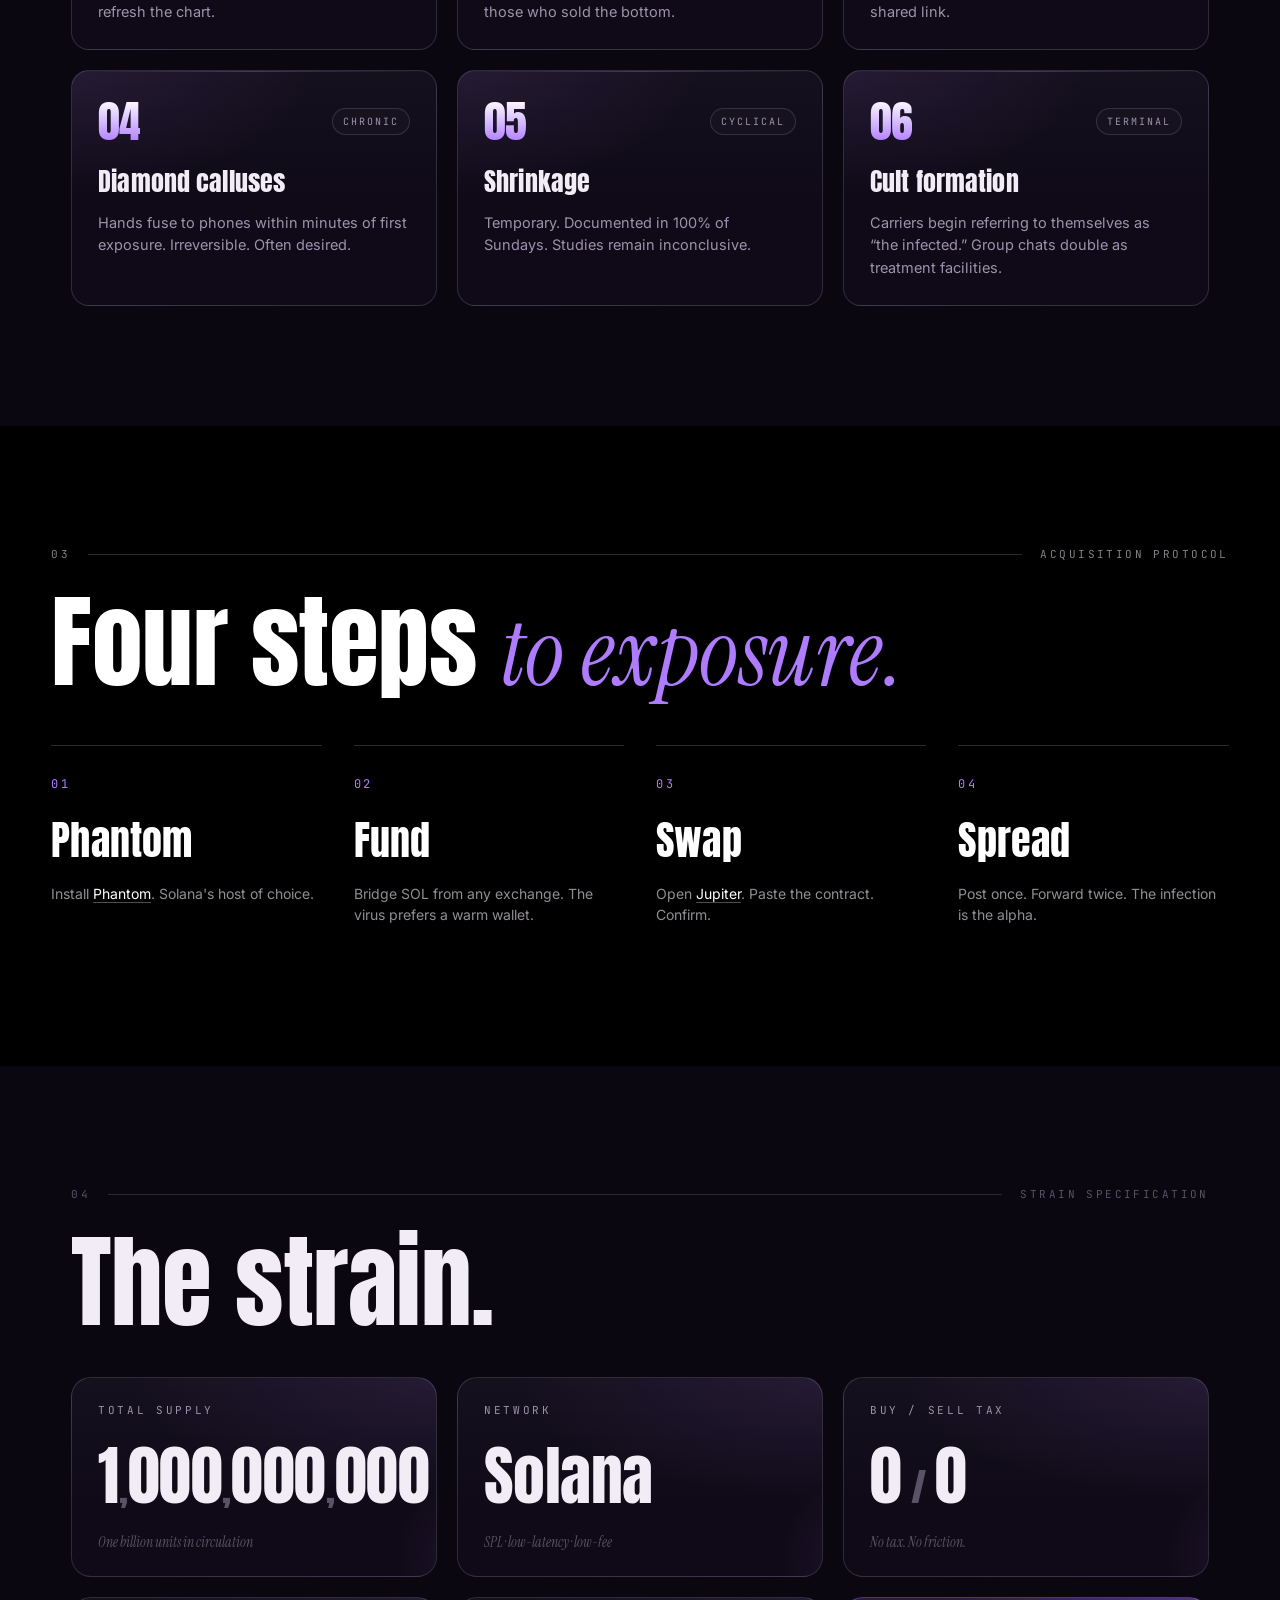
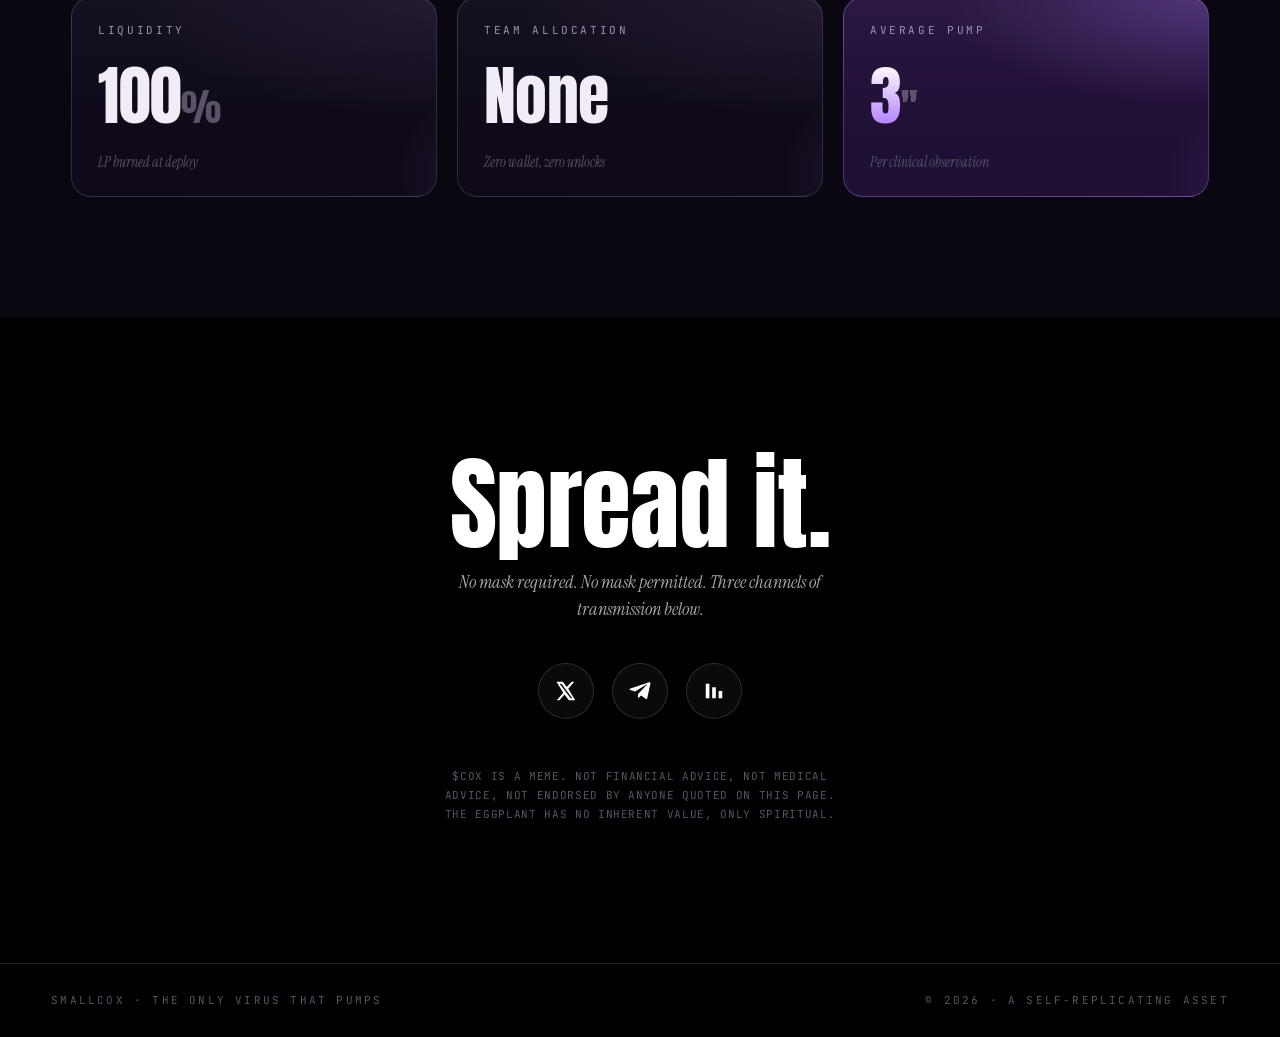
==== commit 61ddf02a: "chore: remove /v2 newsprint variant and the v1 cross-link Co-Authored-By: Claude Opus 4.7 (1M contex" ====
--- a/smallcox/index.html
+++ b/smallcox/index.html
@@ -19,8 +19,6 @@
 <link rel="stylesheet" href="./styles.css" />
 </head>
 <body>
-
-<a class="variant-toggle" href="./v2/">V2 · NEWSPRINT →</a>
 
 <header class="nav">
   <a class="brand" href="#top">
--- a/smallcox/styles.css
+++ b/smallcox/styles.css
@@ -586,23 +586,6 @@
   .to-top{padding:10px;border-radius:50%}
 }
 
-/* small floating link to v2 (newsprint variant) */
-.variant-toggle{
-  position:fixed;top:14px;right:14px;z-index:100;
-  font-family:var(--mono);font-size:11px;letter-spacing:.2em;text-transform:uppercase;
-  color:var(--ink);text-decoration:none;
-  padding:8px 12px;border-radius:999px;
-  background:rgba(20,14,30,.7);border:1px solid rgba(176,124,255,.32);
-  backdrop-filter:blur(10px);-webkit-backdrop-filter:blur(10px);
-  box-shadow:0 6px 20px rgba(0,0,0,.45);
-  transition:background .15s ease, color .15s ease, border-color .15s ease, transform .15s ease;
-}
-.variant-toggle:hover{
-  background:var(--accent);color:var(--paper);border-color:var(--accent);transform:translateY(-1px);
-}
-/* the toggle sits above the sticky nav — leave room on small screens */
-@media (max-width:520px){.variant-toggle{top:auto;bottom:auto}}
-
 ::selection{background:var(--accent);color:var(--paper)}
 
 @media (prefers-reduced-motion: reduce){
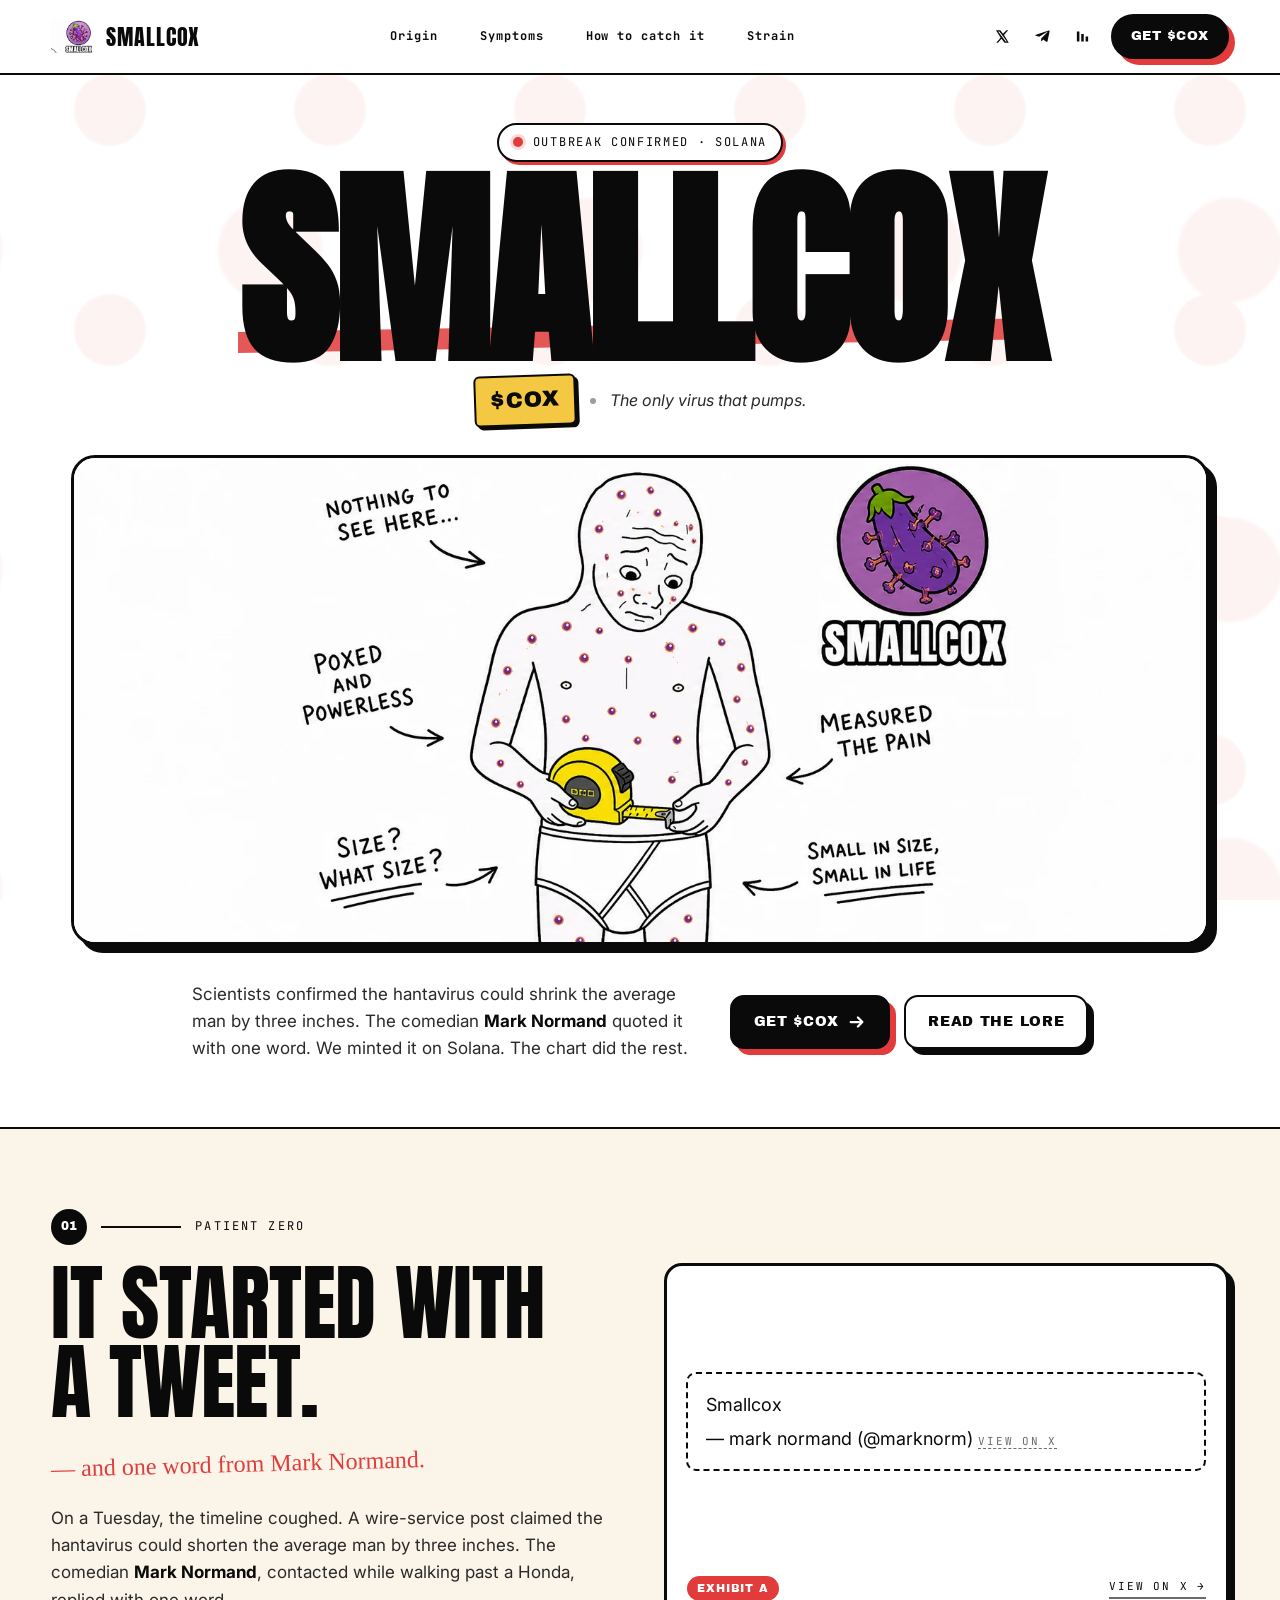
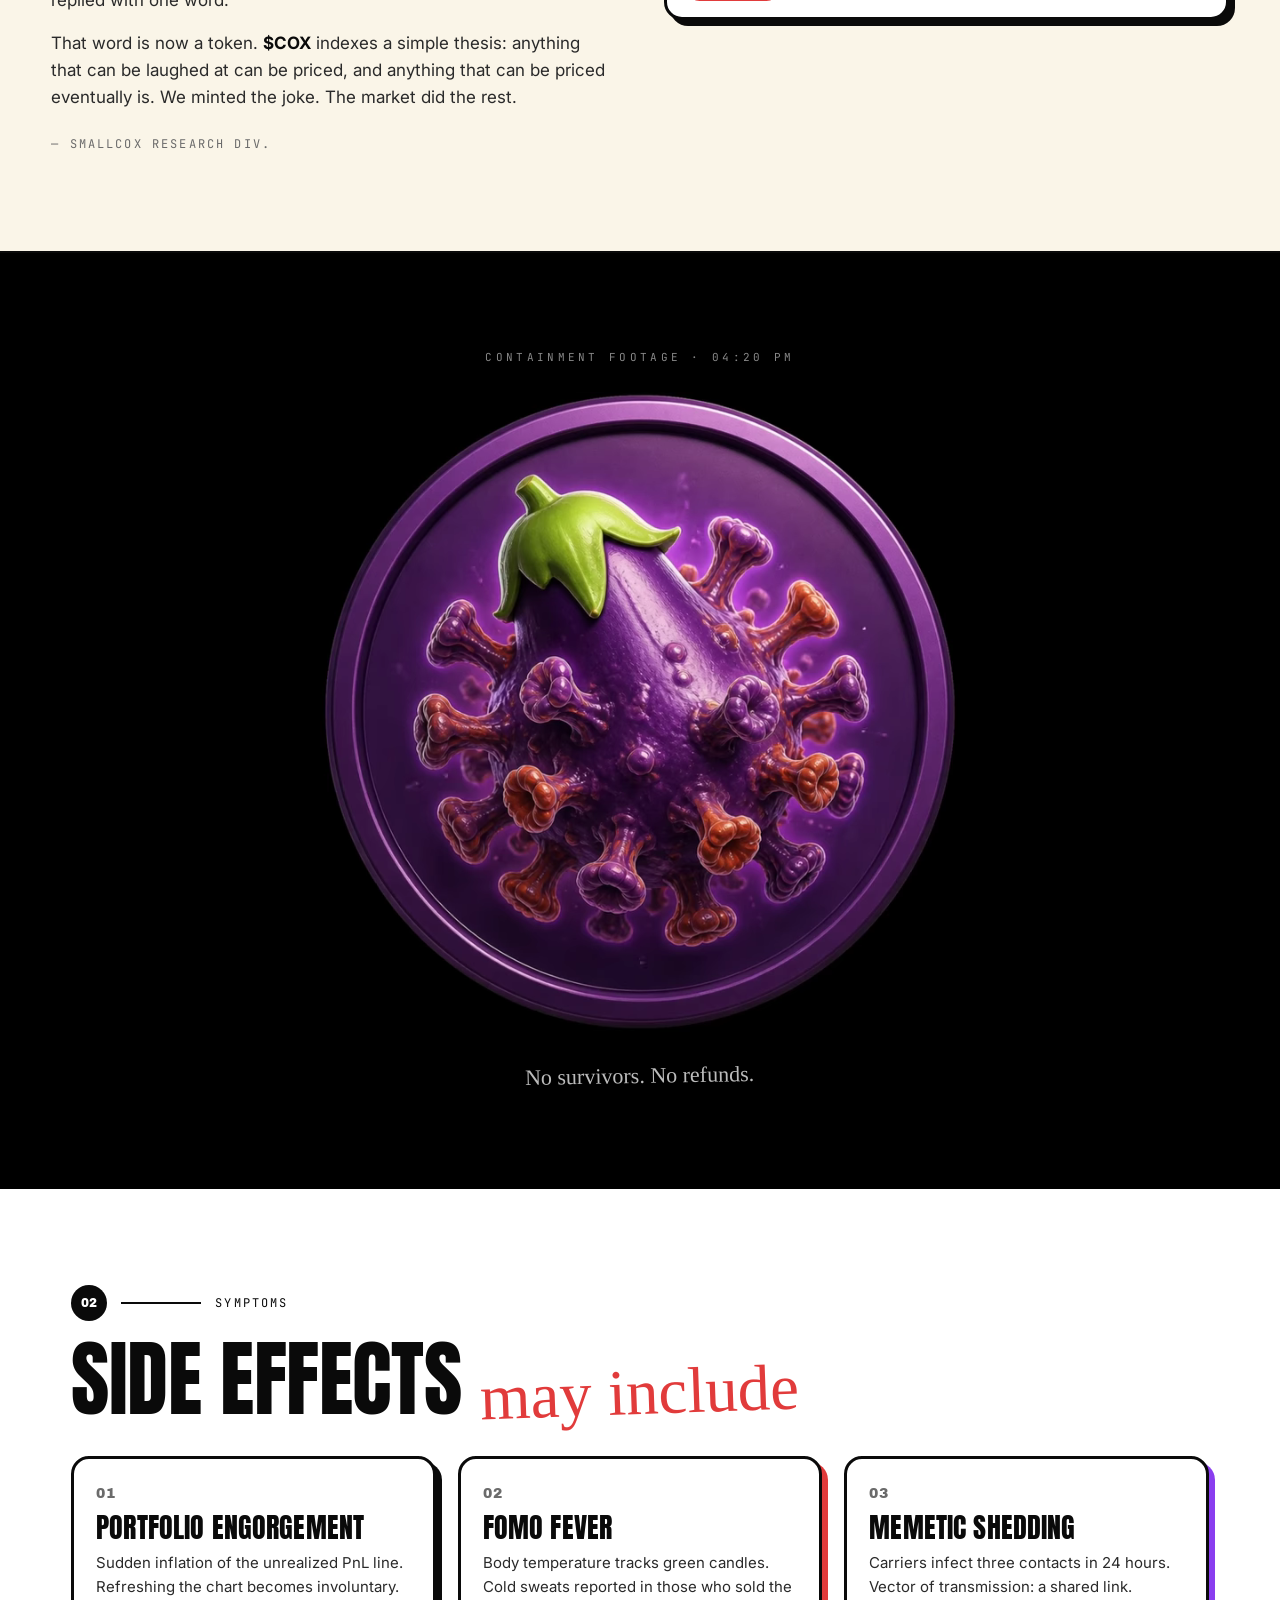
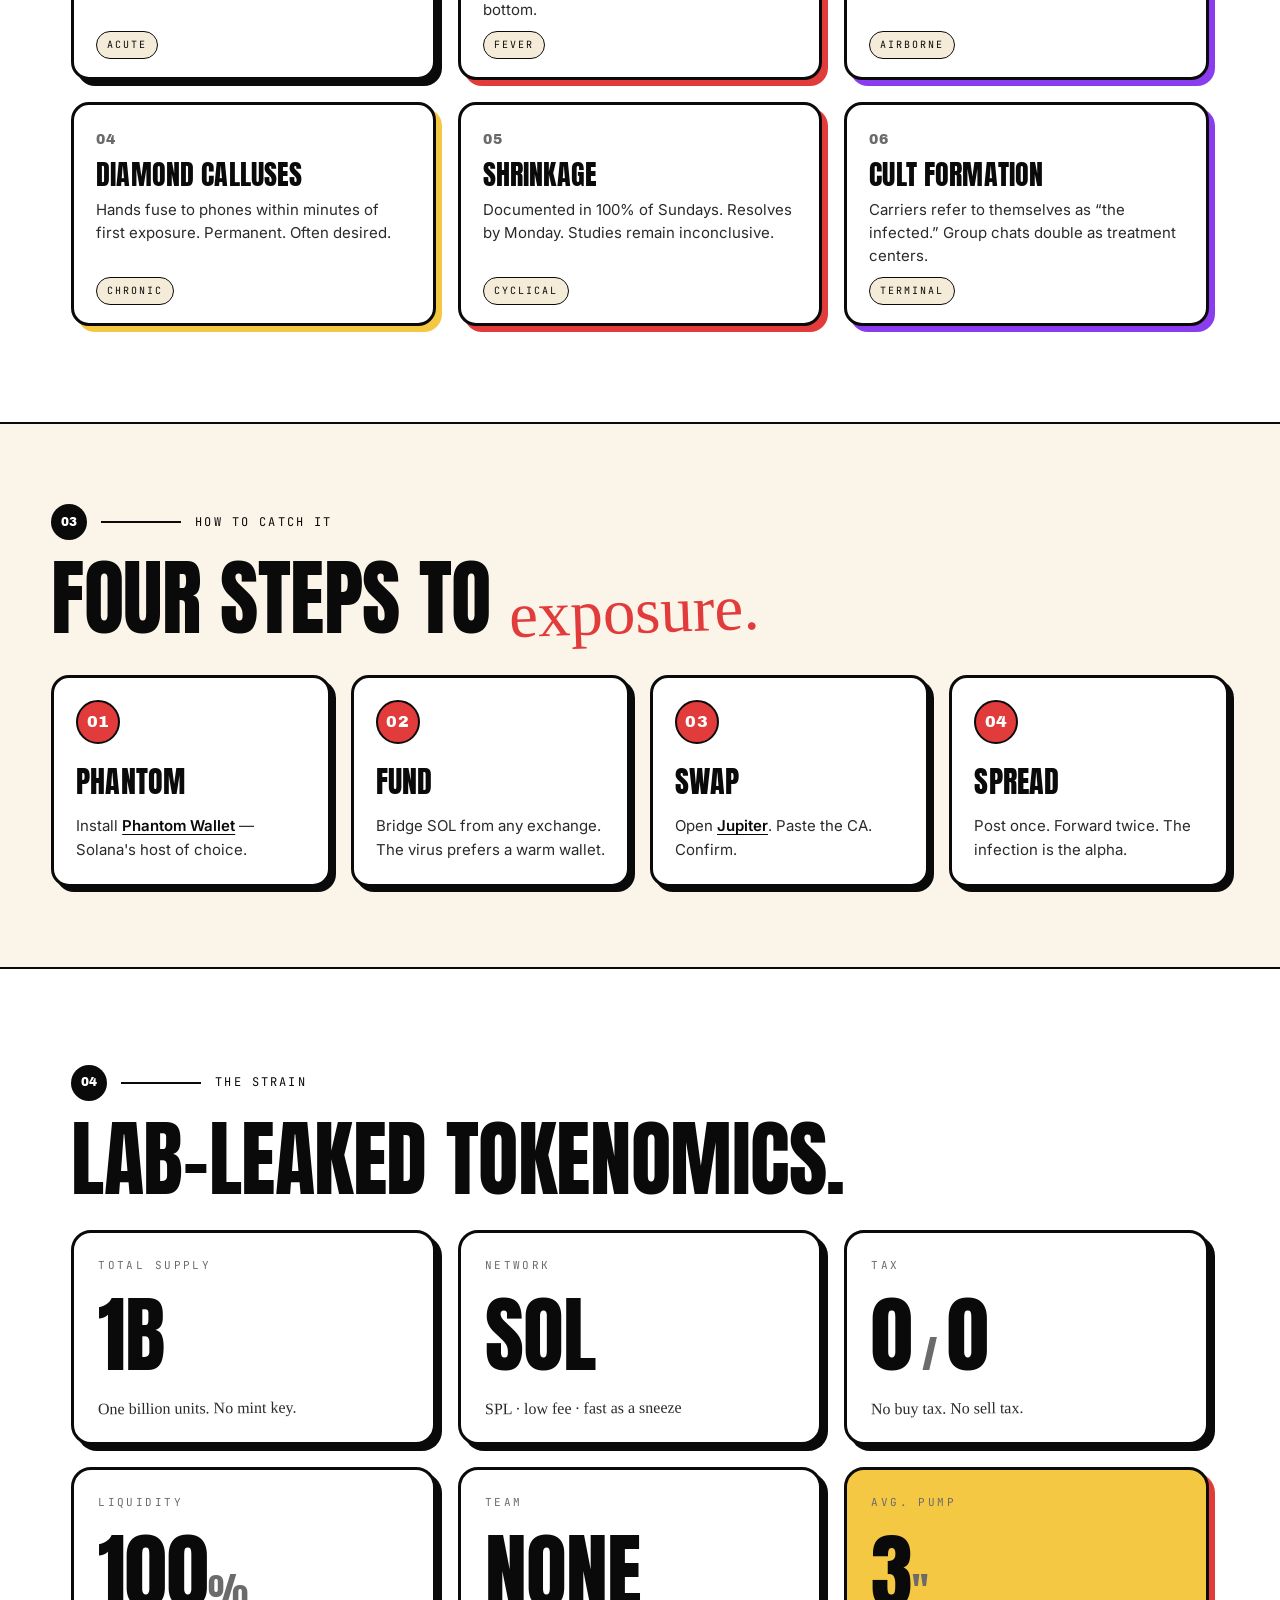
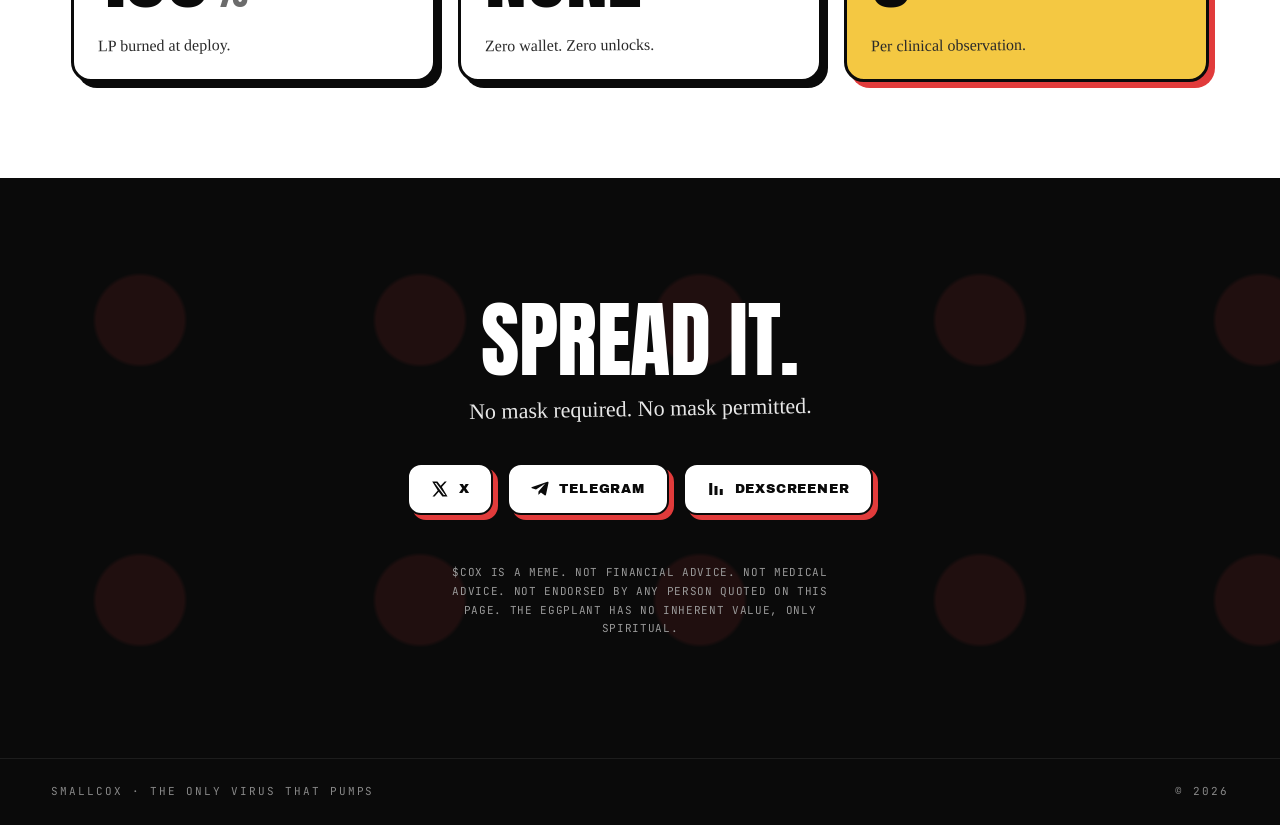
==== commit 8f8ae3ee: "rebuild: wojak direction — white paper, comic stickers, banner hero Total visual rebuild around the " ====
--- a/smallcox/index.html
+++ b/smallcox/index.html
@@ -3,33 +3,36 @@
 <head>
 <meta charset="utf-8" />
 <meta name="viewport" content="width=device-width,initial-scale=1,viewport-fit=cover" />
-<title>SMALLCOX / $COX</title>
-<meta name="description" content="Smallcox ($COX) — clinical findings on the only virus that pumps. A Solana memecoin." />
-<meta property="og:title" content="SMALLCOX / $COX" />
-<meta property="og:description" content="Clinical findings on the only virus that pumps." />
-<meta property="og:image" content="./assets/logo.png" />
-<meta name="theme-color" content="#07050C" />
-<link rel="icon" type="image/png" href="./assets/logo.png" />
+<title>SMALLCOX · $COX</title>
+<meta name="description" content="SMALLCOX ($COX). The only virus that pumps. A Solana memecoin." />
+<meta property="og:title" content="SMALLCOX · $COX" />
+<meta property="og:description" content="The only virus that pumps." />
+<meta property="og:image" content="./assets/banner.jpg" />
+<meta name="theme-color" content="#ffffff" />
+<link rel="icon" type="image/png" href="./assets/mark.png" />
 
 <link rel="preconnect" href="https://fonts.googleapis.com" />
 <link rel="preconnect" href="https://fonts.gstatic.com" crossorigin />
-<link href="https://fonts.googleapis.com/css2?family=Anton&family=Inter:wght@300;400;500;600;700&family=Instrument+Serif:ital@0;1&family=JetBrains+Mono:wght@400;500&display=swap" rel="stylesheet" />
-
-<link rel="preload" as="image" href="./assets/logo.webp" />
+<link href="https://fonts.googleapis.com/css2?family=Anton&family=Archivo+Black&family=Inter:wght@400;500;600;700;800;900&family=Permanent+Marker&family=JetBrains+Mono:wght@400;500;700&display=swap" rel="stylesheet" />
+
+<link rel="preload" as="image" href="./assets/banner.webp" />
 <link rel="stylesheet" href="./styles.css" />
 </head>
 <body>
 
+<!-- decorative red dots scattered behind everything -->
+<div class="dots" aria-hidden="true"></div>
+
 <header class="nav">
   <a class="brand" href="#top">
-    <img src="./assets/logo-orig.webp" alt="" width="32" height="32" />
+    <img src="./assets/mark.webp" alt="" width="40" height="32" />
     <span>SMALLCOX</span>
   </a>
   <nav class="links">
     <a href="#origin">Origin</a>
-    <a href="#findings">Findings</a>
-    <a href="#protocol">Protocol</a>
-    <a href="#specs">Specs</a>
+    <a href="#symptoms">Symptoms</a>
+    <a href="#how">How to catch it</a>
+    <a href="#strain">Strain</a>
   </nav>
   <div class="nav-right">
     <div class="nav-socials" aria-label="Social channels">
@@ -49,224 +52,228 @@
 
 <main id="top">
 
-<!-- ============================== HERO ============================== -->
+<!-- ================= HERO ================= -->
 <section class="hero">
-  <div class="hero-grid">
-    <div class="hero-type">
-      <h1 class="wordmark">
-        <span aria-hidden="true">SMALLCOX</span>
-        <span class="sr-only">Smallcox</span>
-      </h1>
-      <div class="hero-sub">
-        <p class="ticker">$COX</p>
-        <p class="lede">
-          <em>Clinical findings on the only virus that pumps.</em>
-          A self-replicating asset, indexed on Solana, transmitted
-          via group chat and timeline exposure.
-        </p>
-      </div>
-      <div class="hero-actions">
-        <a class="btn" href="#buy">Acquire $COX</a>
-        <a class="btn ghost" href="#origin">Read the dossier</a>
-      </div>
+  <p class="hero-eyebrow">
+    <span class="dot-mark"></span>
+    Outbreak confirmed · Solana
+  </p>
+
+  <h1 class="wordmark"><span>SMALLCOX</span></h1>
+
+  <p class="ticker">
+    <span class="cashtag">$COX</span>
+    <span class="divider"></span>
+    <span>The only virus that pumps.</span>
+  </p>
+
+  <figure class="hero-banner">
+    <img src="./assets/banner.webp" alt="Patient Zero — poxed, powerless, holding a measuring tape. SMALLCOX." width="1600" height="685" loading="eager" decoding="async" />
+  </figure>
+
+  <div class="hero-foot">
+    <p class="lede">
+      Scientists confirmed the hantavirus could shrink the average man by
+      three inches. The comedian <strong>Mark Normand</strong> quoted it with one word.
+      We minted it on Solana. The chart did the rest.
+    </p>
+    <div class="hero-actions">
+      <a class="btn primary" href="#buy">
+        <span>Get $COX</span>
+        <svg viewBox="0 0 20 20" aria-hidden="true"><path fill="none" stroke="currentColor" stroke-width="2.5" stroke-linecap="round" stroke-linejoin="round" d="M3 10h13M11 5l5 5-5 5"/></svg>
+      </a>
+      <a class="btn ghost" href="#origin">Read the lore</a>
     </div>
-
-    <figure class="hero-art">
-      <img src="./assets/logo-orig.webp" alt="Smallcox" loading="eager" decoding="async" />
-    </figure>
-  </div>
-
-  <div class="hero-foot">
-    <div class="hero-scroll">scroll<span></span></div>
-  </div>
-</section>
-
-<!-- ============================== ORIGIN ============================== -->
-<section class="section origin" id="origin">
-  <div class="rule"><span>01</span><i></i><span>Origin</span></div>
+  </div>
+</section>
+
+<!-- ================= ORIGIN ================= -->
+<section class="origin" id="origin">
+  <div class="section-tag"><span>01</span><i></i><span>Patient Zero</span></div>
 
   <div class="origin-grid">
-    <div class="origin-text">
-      <h2 class="display">Patient&nbsp;Zero.</h2>
-      <p class="serif">
+    <div class="origin-copy">
+      <h2 class="display">It started with a&nbsp;tweet.</h2>
+      <p class="hand">— and one word from Mark Normand.</p>
+
+      <p>
         On a Tuesday, the timeline coughed. A wire-service post claimed the
         hantavirus could shorten the average man by three inches. The comedian
-        Mark Normand quoted it with a single word.
+        <strong>Mark Normand</strong>, contacted while walking past a Honda,
+        replied with one word.
       </p>
-      <blockquote class="pull">
-        <span class="quotemark">&ldquo;</span>
-        <p>Smallcox.</p>
-        <cite>— Mark Normand, on the record</cite>
-      </blockquote>
+
       <p>
-        That word is now a token. <strong>$COX</strong> indexes a simple thesis: that
-        anything which can be laughed at, can be priced; and anything which can be
-        priced, eventually is. We minted the joke. The market did the rest.
+        That word is now a token. <strong>$COX</strong> indexes a simple thesis:
+        anything that can be laughed at can be priced, and anything that can be
+        priced eventually is. We minted the joke. The market did the rest.
       </p>
-      <p class="byline">— Smallcox Research Division</p>
+
+      <p class="byline">— SMALLCOX RESEARCH DIV.</p>
     </div>
 
     <figure class="evidence">
       <div class="tw-frame">
-        <blockquote class="twitter-tweet" data-theme="dark" data-conversation="none" data-dnt="true" data-align="center">
+        <blockquote class="twitter-tweet" data-theme="light" data-conversation="none" data-dnt="true" data-align="center">
           <p lang="en" dir="ltr">Smallcox</p>
           &mdash; mark normand (@marknorm)
           <a href="https://twitter.com/marknorm/status/2054567829848920443?ref_src=twsrc%5Etfw">View on X</a>
         </blockquote>
-        <noscript>
-          <img src="./assets/evidence.jpg" alt="The original Mark Normand post quoting the hantavirus story." />
-        </noscript>
       </div>
-      <figcaption>
-        <span class="ex">Exhibit A</span>
-        <a href="https://x.com/marknorm/status/2054567829848920443" target="_blank" rel="noopener">View source on X →</a>
-      </figcaption>
+      <figcaption><span class="badge">Exhibit A</span><a href="https://x.com/marknorm/status/2054567829848920443" target="_blank" rel="noopener">View on X →</a></figcaption>
     </figure>
   </div>
 </section>
 
-<!-- ============================== VIDEO (pitch black) ============================== -->
-<section class="section-black video-section" aria-labelledby="containment">
-  <p class="black-eyebrow" id="containment">CONTAINMENT FOOTAGE / 04:20</p>
-  <video
-    class="vid"
-    autoplay muted loop playsinline preload="metadata"
-    poster="./assets/vid-poster.jpg">
+<!-- ================= VIDEO (BLACK) ================= -->
+<section class="video-section" aria-labelledby="containment">
+  <p class="black-eyebrow" id="containment">Containment footage · 04:20 PM</p>
+  <video class="vid" autoplay muted loop playsinline preload="metadata"
+         poster="./assets/vid-poster.jpg">
     <source src="./assets/vid.webm" type="video/webm" />
-    <source src="./assets/vid.mp4" type="video/mp4" />
+    <source src="./assets/vid.mp4"  type="video/mp4" />
   </video>
   <p class="black-foot">No survivors. No refunds.</p>
 </section>
 
-<!-- ============================== FINDINGS ============================== -->
-<section class="section findings" id="findings">
-  <div class="rule"><span>02</span><i></i><span>Clinical Findings</span></div>
-  <h2 class="display">Side&nbsp;effects&nbsp;<em class="serif-it">may include</em></h2>
-
-  <ol class="findings-grid">
-    <li class="f-card">
-      <div class="f-head"><span class="num">01</span><span class="tag">Acute</span></div>
+<!-- ================= SYMPTOMS ================= -->
+<section class="symptoms" id="symptoms">
+  <div class="section-tag"><span>02</span><i></i><span>Symptoms</span></div>
+  <h2 class="display">
+    Side effects&nbsp;<em class="marker">may include</em>
+  </h2>
+
+  <ol class="sym-grid">
+    <li class="sym-card">
+      <span class="sym-num">01</span>
       <h3>Portfolio engorgement</h3>
-      <p>Acute swelling of the unrealized PnL line. Persists in onlookers as a recurring need to refresh the chart.</p>
-    </li>
-    <li class="f-card">
-      <div class="f-head"><span class="num">02</span><span class="tag">Fever</span></div>
+      <p>Sudden inflation of the unrealized PnL line. Refreshing the chart becomes involuntary.</p>
+      <span class="sym-tag">Acute</span>
+    </li>
+    <li class="sym-card">
+      <span class="sym-num">02</span>
       <h3>FOMO fever</h3>
-      <p>Body temperature spikes correlate strongly with green candles. Cold sweats reported in those who sold the bottom.</p>
-    </li>
-    <li class="f-card">
-      <div class="f-head"><span class="num">03</span><span class="tag">Airborne</span></div>
+      <p>Body temperature tracks green candles. Cold sweats reported in those who sold the bottom.</p>
+      <span class="sym-tag">Fever</span>
+    </li>
+    <li class="sym-card">
+      <span class="sym-num">03</span>
       <h3>Memetic shedding</h3>
-      <p>Carriers infect three contacts within twenty-four hours. Vector of transmission: a single shared link.</p>
-    </li>
-    <li class="f-card">
-      <div class="f-head"><span class="num">04</span><span class="tag">Chronic</span></div>
+      <p>Carriers infect three contacts in 24 hours. Vector of transmission: a shared link.</p>
+      <span class="sym-tag">Airborne</span>
+    </li>
+    <li class="sym-card">
+      <span class="sym-num">04</span>
       <h3>Diamond calluses</h3>
-      <p>Hands fuse to phones within minutes of first exposure. Irreversible. Often desired.</p>
-    </li>
-    <li class="f-card">
-      <div class="f-head"><span class="num">05</span><span class="tag">Cyclical</span></div>
+      <p>Hands fuse to phones within minutes of first exposure. Permanent. Often desired.</p>
+      <span class="sym-tag">Chronic</span>
+    </li>
+    <li class="sym-card">
+      <span class="sym-num">05</span>
       <h3>Shrinkage</h3>
-      <p>Temporary. Documented in 100% of Sundays. Studies remain inconclusive.</p>
-    </li>
-    <li class="f-card">
-      <div class="f-head"><span class="num">06</span><span class="tag">Terminal</span></div>
+      <p>Documented in 100% of Sundays. Resolves by Monday. Studies remain inconclusive.</p>
+      <span class="sym-tag">Cyclical</span>
+    </li>
+    <li class="sym-card">
+      <span class="sym-num">06</span>
       <h3>Cult formation</h3>
-      <p>Carriers begin referring to themselves as &ldquo;the infected.&rdquo; Group chats double as treatment facilities.</p>
+      <p>Carriers refer to themselves as &ldquo;the infected.&rdquo; Group chats double as treatment centers.</p>
+      <span class="sym-tag">Terminal</span>
     </li>
   </ol>
 </section>
 
-<!-- ============================== PROTOCOL ============================== -->
-<section class="section-black protocol" id="protocol">
-  <div class="rule rule-light"><span>03</span><i></i><span>Acquisition Protocol</span></div>
-  <h2 class="display light">Four&nbsp;steps&nbsp;<em class="serif-it">to exposure.</em></h2>
-
-  <ol class="steps">
-    <li>
-      <span class="step-no">01</span>
+<!-- ================= HOW TO CATCH IT ================= -->
+<section class="how" id="how">
+  <div class="section-tag"><span>03</span><i></i><span>How to catch it</span></div>
+  <h2 class="display">Four steps to&nbsp;<em class="marker">exposure.</em></h2>
+
+  <ol class="how-grid">
+    <li class="how-step">
+      <span class="how-num">01</span>
       <h3>Phantom</h3>
-      <p>Install <a href="https://phantom.app" target="_blank" rel="noopener">Phantom</a>. Solana's host of choice.</p>
-    </li>
-    <li>
-      <span class="step-no">02</span>
+      <p>Install <a href="https://phantom.app" target="_blank" rel="noopener">Phantom Wallet</a> — Solana's host of choice.</p>
+    </li>
+    <li class="how-step">
+      <span class="how-num">02</span>
       <h3>Fund</h3>
       <p>Bridge SOL from any exchange. The virus prefers a warm wallet.</p>
     </li>
-    <li>
-      <span class="step-no">03</span>
+    <li class="how-step">
+      <span class="how-num">03</span>
       <h3>Swap</h3>
-      <p>Open <a href="https://jup.ag" target="_blank" rel="noopener">Jupiter</a>. Paste the contract. Confirm.</p>
-    </li>
-    <li>
-      <span class="step-no">04</span>
+      <p>Open <a href="https://jup.ag" target="_blank" rel="noopener">Jupiter</a>. Paste the CA. Confirm.</p>
+    </li>
+    <li class="how-step">
+      <span class="how-num">04</span>
       <h3>Spread</h3>
       <p>Post once. Forward twice. The infection is the alpha.</p>
     </li>
   </ol>
 </section>
 
-<!-- ============================== SPECS ============================== -->
-<section class="section specs" id="specs">
-  <div class="rule"><span>04</span><i></i><span>Strain Specification</span></div>
-  <h2 class="display">The&nbsp;strain.</h2>
-
-  <div class="spec-grid">
-    <article class="s-card">
-      <span class="s-label">Total supply</span>
-      <strong class="s-value">1<small>,</small>000<small>,</small>000<small>,</small>000</strong>
-      <span class="s-foot">One billion units in circulation</span>
-    </article>
-    <article class="s-card">
-      <span class="s-label">Network</span>
-      <strong class="s-value">Solana</strong>
-      <span class="s-foot">SPL · low-latency · low-fee</span>
-    </article>
-    <article class="s-card">
-      <span class="s-label">Buy / Sell tax</span>
-      <strong class="s-value">0<small> / </small>0</strong>
-      <span class="s-foot">No tax. No friction.</span>
-    </article>
-    <article class="s-card">
-      <span class="s-label">Liquidity</span>
-      <strong class="s-value">100<small>%</small></strong>
-      <span class="s-foot">LP burned at deploy</span>
-    </article>
-    <article class="s-card">
-      <span class="s-label">Team allocation</span>
-      <strong class="s-value">None</strong>
-      <span class="s-foot">Zero wallet, zero unlocks</span>
-    </article>
-    <article class="s-card s-card-accent">
-      <span class="s-label">Average pump</span>
-      <strong class="s-value">3<small>"</small></strong>
-      <span class="s-foot">Per clinical observation</span>
-    </article>
-  </div>
-</section>
-
-<!-- ============================== BUY / SOCIALS ============================== -->
-<section class="section-black buy" id="buy">
-  <h2 class="display light">Spread&nbsp;it.</h2>
-  <p class="black-lede">
-    No mask required. No mask permitted. Three channels of transmission below.
-  </p>
+<!-- ================= STRAIN ================= -->
+<section class="strain" id="strain">
+  <div class="section-tag"><span>04</span><i></i><span>The Strain</span></div>
+  <h2 class="display">Lab-leaked tokenomics.</h2>
+
+  <div class="stat-grid">
+    <article class="stat">
+      <span class="stat-label">Total supply</span>
+      <strong class="stat-value">1B</strong>
+      <span class="stat-note">One billion units. No mint key.</span>
+    </article>
+    <article class="stat">
+      <span class="stat-label">Network</span>
+      <strong class="stat-value">SOL</strong>
+      <span class="stat-note">SPL · low fee · fast as a sneeze</span>
+    </article>
+    <article class="stat">
+      <span class="stat-label">Tax</span>
+      <strong class="stat-value">0<small> / </small>0</strong>
+      <span class="stat-note">No buy tax. No sell tax.</span>
+    </article>
+    <article class="stat">
+      <span class="stat-label">Liquidity</span>
+      <strong class="stat-value">100<small>%</small></strong>
+      <span class="stat-note">LP burned at deploy.</span>
+    </article>
+    <article class="stat">
+      <span class="stat-label">Team</span>
+      <strong class="stat-value">None</strong>
+      <span class="stat-note">Zero wallet. Zero unlocks.</span>
+    </article>
+    <article class="stat stat-accent">
+      <span class="stat-label">Avg. pump</span>
+      <strong class="stat-value">3<small>″</small></strong>
+      <span class="stat-note">Per clinical observation.</span>
+    </article>
+  </div>
+</section>
+
+<!-- ================= BUY ================= -->
+<section class="buy" id="buy">
+  <h2 class="display">Spread it.</h2>
+  <p class="buy-lede">No mask required. No mask permitted.</p>
 
   <nav class="socials" aria-label="Social channels">
-    <a class="social" href="#" aria-label="X / Twitter" data-soon>
+    <a class="social" href="#" data-soon aria-label="X / Twitter">
       <svg viewBox="0 0 24 24" aria-hidden="true"><path fill="currentColor" d="M18.244 2H21l-6.52 7.45L22 22h-6.844l-4.78-6.27L4.8 22H2l7-8.01L1.6 2h6.93l4.32 5.71L18.244 2Zm-1.2 18h1.9L7.04 4H5.04l12 16Z"/></svg>
+      <span>X</span>
     </a>
-    <a class="social" href="#" aria-label="Telegram" data-soon>
-      <svg viewBox="0 0 24 24" aria-hidden="true"><path fill="currentColor" d="M9.96 15.36 9.8 19.6c.5 0 .72-.22 1-.48l2.4-2.32 4.98 3.64c.92.5 1.58.24 1.82-.86l3.3-15.46c.32-1.42-.52-1.98-1.4-1.66L1.6 9.18c-1.4.56-1.38 1.36-.24 1.72l5.32 1.66 12.36-7.78c.58-.36 1.12-.16.68.22"/></svg>
+    <a class="social" href="#" data-soon aria-label="Telegram">
+      <svg viewBox="0 0 24 24" aria-hidden="true"><path fill="currentColor" d="M9.96 15.36 9.8 19.6c.5 0 .72-.22 1-.48l2.4-2.32 4.98 3.64c.92.5 1.58.24 1.82-.86l3.3-15.46c.32-1.42-.52-1.98-1.4-1.66L1.6 9.18c-1.4.56-1.38 1.36-.24 1.72l5.32 1.66 12.36-7.78c.68.22"/></svg>
+      <span>Telegram</span>
     </a>
-    <a class="social" href="#" aria-label="Dexscreener" data-soon>
+    <a class="social" href="#" data-soon aria-label="Dexscreener">
       <svg viewBox="0 0 24 24" aria-hidden="true"><path fill="currentColor" d="M3 4h4v16H3zM10 8h4v12h-4zM17 12h4v8h-4z"/></svg>
+      <span>Dexscreener</span>
     </a>
   </nav>
 
   <p class="disclaim">
-    $COX is a meme. Not financial advice, not medical advice, not endorsed by anyone
-    quoted on this page. The eggplant has no inherent value, only spiritual.
+    $COX is a meme. Not financial advice. Not medical advice. Not endorsed by any
+    person quoted on this page. The eggplant has no inherent value, only spiritual.
   </p>
 </section>
 
@@ -274,12 +281,12 @@
 
 <footer class="foot">
   <span>SMALLCOX · the only virus that pumps</span>
-  <span class="foot-r">© 2026 · A self-replicating asset</span>
+  <span class="foot-r">© 2026</span>
 </footer>
 
 <button class="to-top" id="toTop" aria-label="Back to top" type="button">
   <svg viewBox="0 0 24 24" aria-hidden="true">
-    <path fill="none" stroke="currentColor" stroke-width="1.6" stroke-linecap="round" stroke-linejoin="round" d="M12 19V5M6 11l6-6 6 6"/>
+    <path fill="none" stroke="currentColor" stroke-width="2" stroke-linecap="round" stroke-linejoin="round" d="M12 19V5M6 11l6-6 6 6"/>
   </svg>
   <span>Top</span>
 </button>
--- a/smallcox/styles.css
+++ b/smallcox/styles.css
@@ -1,31 +1,37 @@
 /* ============================================================
-   SMALLCOX / $COX  ::  v2 — editorial lab-dossier
-   ----------------------------------------------------------------
-   Palette: near-black plum, off-white, single purple accent.
-   Type:    Anton (display) / Instrument Serif (italic) /
-            Inter (body) / JetBrains Mono (data).
+   SMALLCOX / $COX  ::  wojak rebuild
+   white paper, ink-black borders, red-spot decoration,
+   purple virion accent. Anton (display) + Inter (body) +
+   Permanent Marker (handwritten).
 ============================================================ */
 
 :root{
-  --ink:        #F1ECF5;
-  --ink-dim:    #9C93AC;
-  --ink-faint:  #5A5267;
-  --paper:      #0A0710;
-  --paper-2:    #0F0A18;
-  --black:      #000;
-  --rule:       rgba(241,236,245,.14);
-  --rule-dim:   rgba(241,236,245,.07);
-  --accent:     #B07CFF;
-  --accent-2:   #8A3DEF;
-  --warn:       #E64F2A;
-
-  --display: "Anton", Impact, "Bebas Neue", sans-serif;
-  --serif:   "Instrument Serif", "Iowan Old Style", Georgia, serif;
-  --sans:    "Inter", system-ui, -apple-system, "Segoe UI", Roboto, sans-serif;
-  --mono:    "JetBrains Mono", ui-monospace, SFMono-Regular, Menlo, monospace;
-
-  --maxw:    1240px;
-  --gutter:  clamp(20px, 4vw, 56px);
+  --paper:      #ffffff;
+  --paper-2:    #FAF5E8;
+  --paper-3:    #F4ECD8;
+  --ink:        #0A0A0A;
+  --ink-2:      #2a2a2a;
+  --ink-3:      #6b6b6b;
+  --line:       #0A0A0A;
+  --line-soft:  rgba(10,10,10,.12);
+
+  --red:        #E13B3B;
+  --red-2:      #C72121;
+  --purple:     #8A3DEF;
+  --purple-2:   #6E20D6;
+  --yellow:     #F4C842;
+  --skin:       #F6D5BD;
+
+  --display:    "Anton", Impact, "Arial Narrow", sans-serif;
+  --sans:       "Inter", system-ui, -apple-system, "Segoe UI", Roboto, sans-serif;
+  --marker:     "Permanent Marker", "Caveat", "Marker Felt", cursive;
+  --mono:       "JetBrains Mono", ui-monospace, SFMono-Regular, Menlo, monospace;
+  --black-display: "Archivo Black", "Anton", Impact, sans-serif;
+
+  --maxw:       1240px;
+  --gutter:     clamp(20px, 4vw, 64px);
+  --border:     2.5px;
+  --offset:     6px;
 }
 
 *{box-sizing:border-box}
@@ -33,22 +39,26 @@
 html{scroll-behavior:smooth}
 
 body{
+  background:var(--paper);
+  color:var(--ink);
   font-family:var(--sans);
-  color:var(--ink);
-  background:var(--paper);
-  line-height:1.55;
-  font-weight:400;
+  font-size:17px;line-height:1.6;
+  -webkit-font-smoothing:antialiased;
   text-rendering:optimizeLegibility;
-  -webkit-font-smoothing:antialiased;
-  font-size:16px;
   overflow-x:hidden;
 }
 
-/* subtle paper noise, no scanlines, no grain dot pattern */
-body::before{
-  content:"";position:fixed;inset:0;pointer-events:none;z-index:80;opacity:.05;
-  background-image:url("data:image/svg+xml;utf8,<svg xmlns='http://www.w3.org/2000/svg' width='240' height='240'><filter id='n'><feTurbulence type='fractalNoise' baseFrequency='.85' numOctaves='2' stitchTiles='stitch'/></filter><rect width='100%25' height='100%25' filter='url(%23n)'/></svg>");
-  mix-blend-mode:overlay;
+/* ============================================================
+   DECORATIVE RED-SPOT FIELD (behind everything)
+============================================================ */
+.dots{
+  position:fixed;inset:0;pointer-events:none;z-index:0;
+  background-image:
+    radial-gradient(circle, var(--red) 22%, transparent 24%),
+    radial-gradient(circle, var(--red) 22%, transparent 24%);
+  background-size: 220px 220px, 320px 320px;
+  background-position: 0 0, 110px 90px;
+  opacity:.06;
 }
 
 /* ============================================================
@@ -56,497 +66,486 @@
 ============================================================ */
 .nav{
   position:sticky;top:0;z-index:50;
-  display:grid;grid-template-columns:auto 1fr auto;align-items:center;gap:24px;
-  padding:18px var(--gutter);
-  background:linear-gradient(180deg, rgba(10,7,16,.92), rgba(10,7,16,.55) 80%, rgba(10,7,16,0));
-  backdrop-filter:blur(10px) saturate(140%);
-  -webkit-backdrop-filter:blur(10px) saturate(140%);
+  display:grid;grid-template-columns:auto 1fr auto;align-items:center;gap:20px;
+  padding:14px var(--gutter);
+  background:rgba(255,255,255,.92);
+  border-bottom:var(--border) solid var(--ink);
+  backdrop-filter:blur(8px) saturate(140%);
+  -webkit-backdrop-filter:blur(8px) saturate(140%);
 }
 .brand{
   display:inline-flex;gap:12px;align-items:center;color:var(--ink);text-decoration:none;
-  font-family:var(--display);font-size:18px;letter-spacing:.14em;
-}
-.brand img{
-  border-radius:50%;
-  box-shadow:0 0 0 1px rgba(255,255,255,.08), 0 0 20px rgba(176,124,255,.35);
-}
-.links{display:flex;gap:28px;justify-content:center}
+  font-family:var(--display);font-size:22px;letter-spacing:.04em;
+}
+.brand img{height:34px;width:auto;display:block}
+.links{display:flex;gap:10px;justify-content:center}
 .links a{
-  color:var(--ink-dim);text-decoration:none;
-  font-family:var(--mono);font-size:12px;letter-spacing:.18em;text-transform:uppercase;
-  transition:color .15s ease;
-}
-.links a:hover{color:var(--ink)}
-
-.nav-right{display:flex;align-items:center;gap:14px}
+  color:var(--ink);text-decoration:none;
+  font-family:var(--mono);font-size:12px;letter-spacing:.08em;font-weight:700;
+  padding:8px 14px;border-radius:999px;
+  border:2px solid transparent;
+  transition:border-color .15s ease, background .15s ease, transform .15s ease;
+}
+.links a:hover{border-color:var(--ink);background:#fff;transform:translateY(-1px)}
+
+.nav-right{display:flex;align-items:center;gap:10px}
 .nav-socials{display:inline-flex;gap:4px}
 .ns{
   display:inline-flex;align-items:center;justify-content:center;
-  width:34px;height:34px;border-radius:50%;color:var(--ink-dim);text-decoration:none;
-  transition:color .15s ease, background .15s ease, transform .15s ease;
+  width:36px;height:36px;border-radius:50%;color:var(--ink);text-decoration:none;
+  border:2px solid transparent;
+  transition:border-color .12s ease, background .12s ease, transform .12s ease;
 }
 .ns svg{width:15px;height:15px}
-.ns:hover{color:var(--ink);background:rgba(255,255,255,.06);transform:translateY(-1px)}
+.ns:hover{border-color:var(--ink);background:#fff;transform:translateY(-1px)}
 
 .nav-cta{
-  text-decoration:none;color:var(--ink);
+  display:inline-flex;align-items:center;gap:6px;
+  text-decoration:none;color:#fff;background:var(--ink);
+  padding:10px 18px;border-radius:999px;
+  font-family:var(--black-display);font-size:13px;letter-spacing:.06em;text-transform:uppercase;
+  border:2px solid var(--ink);
+  box-shadow:var(--offset) var(--offset) 0 var(--red);
+  transition:transform .12s ease, box-shadow .12s ease, background .12s ease;
+  white-space:nowrap;
+}
+.nav-cta:hover{transform:translate(-2px,-2px);box-shadow:calc(var(--offset) + 2px) calc(var(--offset) + 2px) 0 var(--red);background:var(--red);border-color:var(--red)}
+
+@media (max-width:880px){
+  .links{display:none}
+  .nav{grid-template-columns:auto 1fr auto;gap:12px}
+}
+@media (max-width:520px){
+  .nav-cta span{display:none}
+  .nav-cta{padding:10px;border-radius:50%;width:40px;height:40px;justify-content:center}
+}
+
+/* ============================================================
+   GLOBAL BITS
+============================================================ */
+main{position:relative;z-index:1}
+
+.section-tag{
+  display:flex;align-items:center;gap:14px;
   font-family:var(--mono);font-size:12px;letter-spacing:.18em;text-transform:uppercase;
-  padding:10px 16px;border:1px solid var(--rule);border-radius:999px;
-  transition:background .15s ease, color .15s ease, border-color .15s ease;
-  white-space:nowrap;
-}
-.nav-cta:hover{background:var(--ink);color:var(--paper);border-color:var(--ink)}
-
-@media (max-width:880px){
-  .nav{grid-template-columns:auto 1fr auto;gap:12px}
-  .links{display:none}
-}
-@media (max-width:520px){
-  .nav-cta{display:none}
-  .nav-right{gap:0}
-}
-
-/* ============================================================
-   HERO
+  color:var(--ink);margin-bottom:18px;
+}
+.section-tag span:first-child{
+  display:inline-flex;align-items:center;justify-content:center;
+  width:36px;height:36px;border-radius:50%;
+  background:var(--ink);color:#fff;font-family:var(--black-display);font-size:12px;letter-spacing:.04em;
+}
+.section-tag i{flex:1;height:2px;background:var(--ink);max-width:80px}
+
+.display{
+  font-family:var(--display);font-weight:400;
+  font-size:clamp(40px, 6.5vw, 96px);line-height:.95;letter-spacing:-.005em;
+  margin:0 0 32px;color:var(--ink);
+  text-transform:uppercase;
+}
+.display em.marker{
+  font-family:var(--marker);font-style:normal;color:var(--red);
+  text-transform:none;font-size:.78em;letter-spacing:0;
+  display:inline-block;transform:rotate(-2deg);
+}
+
+/* ============================================================
+   HERO — poster with the banner as centerpiece
 ============================================================ */
 .hero{
-  position:relative;padding:32px var(--gutter) 56px;
-  max-width:var(--maxw);margin:0 auto;
-  min-height:calc(100vh - 80px);
-  display:grid;grid-template-rows:1fr auto;gap:32px;
-}
-
-.hero-grid{
-  display:grid;grid-template-columns:1.05fr .95fr;gap:48px;align-items:center;
-}
-@media (max-width:940px){.hero-grid{grid-template-columns:1fr;align-items:start}}
-
-.sr-only{position:absolute;width:1px;height:1px;padding:0;margin:-1px;overflow:hidden;clip:rect(0 0 0 0);white-space:nowrap;border:0}
-
-/* wordmark: single line, scales to fit the column, never wraps */
+  position:relative;max-width:var(--maxw);margin:0 auto;
+  padding:48px var(--gutter) 64px;
+  text-align:center;
+  overflow:hidden;
+}
+
+.hero-eyebrow{
+  display:inline-flex;align-items:center;gap:10px;
+  font-family:var(--mono);font-size:12px;letter-spacing:.14em;text-transform:uppercase;
+  padding:8px 14px;border:2px solid var(--ink);border-radius:999px;
+  background:#fff;margin:0 0 22px;
+  box-shadow:3px 3px 0 var(--red);
+}
+.dot-mark{
+  width:10px;height:10px;border-radius:50%;background:var(--red);
+  box-shadow:0 0 0 3px rgba(225,59,59,.18);
+  animation:pulse 1.6s ease-in-out infinite;
+}
+@keyframes pulse{
+  0%,100%{transform:scale(1);opacity:1}
+  50%   {transform:scale(1.18);opacity:.85}
+}
+
 .wordmark{
   font-family:var(--display);
-  font-size:clamp(56px, 13vw, 200px);
-  line-height:.86;letter-spacing:-.012em;
-  margin:0 0 28px;color:var(--ink);
-  white-space:nowrap;
-  text-shadow:0 30px 80px rgba(138,61,239,.18);
-}
-.wordmark > span[aria-hidden]{
-  display:inline-block;
-  background:linear-gradient(180deg, var(--ink) 0%, #DCCDF0 60%, #B9A0E0 100%);
-  -webkit-background-clip:text;background-clip:text;color:transparent;
-  transition:transform .35s cubic-bezier(.2,.7,.2,1);
-}
-.wordmark:hover > span[aria-hidden]{transform:translateY(-4px)}
-@media (max-width:940px){
-  .wordmark{font-size:clamp(64px, 16vw, 160px)}
-}
-
-.hero-sub{
-  display:grid;grid-template-columns:auto 1fr;gap:24px;align-items:start;
-  padding-top:14px;border-top:1px solid var(--rule);
-}
+  font-size:clamp(76px, 16.5vw, 240px);line-height:.84;
+  letter-spacing:-.015em;margin:0 0 14px;
+  text-transform:uppercase;color:var(--ink);
+  white-space:nowrap;position:relative;
+}
+.wordmark span{display:inline-block;position:relative}
+.wordmark span::after{
+  /* red-pen underline */
+  content:"";position:absolute;left:0;right:0;bottom:.08em;height:.10em;
+  background:var(--red);transform:skewY(-1deg) translateY(2px);
+  opacity:.85;z-index:-1;
+}
+
 .ticker{
-  font-family:var(--display);font-size:32px;letter-spacing:.04em;
-  color:var(--accent);margin:0;
+  display:flex;align-items:center;gap:14px;flex-wrap:wrap;justify-content:center;
+  margin:0 0 28px;font-size:16px;
+}
+.cashtag{
+  display:inline-flex;align-items:center;
+  font-family:var(--black-display);font-size:22px;letter-spacing:.04em;
+  color:var(--ink);background:var(--yellow);
+  padding:6px 14px;border:2px solid var(--ink);border-radius:6px;
+  box-shadow:3px 3px 0 var(--ink);
+  transform:rotate(-2deg);
+}
+.ticker .divider{width:6px;height:6px;border-radius:50%;background:var(--ink);opacity:.4}
+.ticker span:last-child{color:var(--ink-2);font-style:italic;font-family:var(--sans)}
+
+/* The big poster image */
+.hero-banner{
+  margin:8px auto 36px;padding:0;
+  width:100%;max-width:1200px;
+  border:3px solid var(--ink);border-radius:24px;
+  background:#fff;overflow:hidden;
+  box-shadow:8px 8px 0 var(--ink);
+  transition:transform .25s cubic-bezier(.2,.7,.2,1), box-shadow .25s ease;
+}
+.hero-banner:hover{
+  transform:translate(-3px,-3px);
+  box-shadow:11px 11px 0 var(--ink);
+}
+.hero-banner img{display:block;width:100%;height:auto}
+
+.hero-foot{
+  display:flex;align-items:center;justify-content:center;gap:32px;flex-wrap:wrap;
+  margin-top:8px;
 }
 .lede{
-  margin:0;color:var(--ink-dim);max-width:46ch;font-size:16px;
-}
-.lede em{color:var(--ink);font-family:var(--serif);font-style:italic;font-size:18px}
-@media (max-width:560px){
-  .hero-sub{grid-template-columns:1fr;gap:10px}
-}
-
-.hero-actions{display:flex;gap:14px;flex-wrap:wrap;margin-top:28px}
+  font-size:17px;line-height:1.6;color:var(--ink-2);
+  max-width:46ch;margin:0;text-align:left;
+}
+.lede strong{color:var(--ink);font-weight:700}
+
+.hero-actions{display:flex;gap:14px;flex-wrap:wrap;align-items:center;justify-content:center}
 .btn{
   display:inline-flex;align-items:center;gap:10px;
-  text-decoration:none;color:var(--paper);background:var(--ink);
-  padding:14px 22px;border-radius:999px;
-  font-family:var(--mono);font-size:12px;letter-spacing:.2em;text-transform:uppercase;
-  transition:transform .15s ease, background .15s ease, color .15s ease;
-}
-.btn:hover{transform:translateY(-2px);background:var(--accent);color:var(--paper)}
-.btn.ghost{background:transparent;color:var(--ink);border:1px solid var(--rule)}
-.btn.ghost:hover{background:var(--ink);color:var(--paper)}
-
-/* hero art — original logo on its black bg, presented as a card */
-.hero-art{
-  position:relative;margin:0;padding:0;
-  display:flex;flex-direction:column;align-items:end;gap:14px;
-}
-.hero-art img{
-  width:min(480px,92%);height:auto;display:block;aspect-ratio:1/1;object-fit:cover;
-  border-radius:24px;
-  background:#000;
-  box-shadow:
-    0 40px 120px rgba(138,61,239,.45),
-    0 0 0 1px rgba(176,124,255,.18),
-    0 0 0 8px rgba(176,124,255,.05);
-  animation:hover 7s ease-in-out infinite;
-}
-@keyframes hover{
-  0%,100%{transform:translateY(0) rotate(-.6deg)}
-  50%   {transform:translateY(-10px) rotate(.9deg)}
-}
-.hero-art figcaption{
-  font-family:var(--mono);font-size:11px;letter-spacing:.2em;text-transform:uppercase;
-  color:var(--ink-faint);
-}
-@media (max-width:940px){
-  .hero-art{align-items:start;margin-top:12px}
-  .hero-art img{width:min(360px,72%)}
-}
-
-/* hero footer row */
-.hero-foot{
-  display:flex;justify-content:flex-end;align-items:end;gap:24px;
-  padding-top:24px;border-top:1px solid var(--rule);
-}
-.ca-row{
-  display:inline-flex;align-items:center;gap:12px;flex-wrap:wrap;
-  font-family:var(--mono);font-size:12px;
-}
-.ca-label{color:var(--ink-faint);letter-spacing:.2em;text-transform:uppercase}
-#ca{
-  color:var(--ink);background:rgba(241,236,245,.04);
-  padding:6px 10px;border:1px dashed var(--rule);border-radius:6px;
-}
-.copy{
-  background:transparent;border:1px solid var(--rule);color:var(--ink-dim);
-  padding:6px 10px;border-radius:6px;cursor:pointer;
-  font-family:var(--mono);font-size:11px;letter-spacing:.2em;text-transform:uppercase;
-  transition:color .15s ease, border-color .15s ease;
-}
-.copy:hover{color:var(--ink);border-color:var(--ink)}
-.hero-scroll{
-  font-family:var(--mono);font-size:11px;letter-spacing:.2em;text-transform:uppercase;
-  color:var(--ink-faint);display:inline-flex;align-items:center;gap:10px;
-}
-.hero-scroll span{
-  width:36px;height:1px;background:var(--rule-dim);position:relative;overflow:hidden;
-}
-.hero-scroll span::after{
-  content:"";position:absolute;inset:0;width:40%;background:var(--ink-dim);
-  animation:scrollbar 2.4s ease-in-out infinite;
-}
-@keyframes scrollbar{
-  0%{transform:translateX(-110%)} 100%{transform:translateX(260%)}
-}
-@media (max-width:560px){
-  .hero-foot{flex-direction:column;align-items:start}
-  .hero-scroll{display:none}
-}
-
-/* ============================================================
-   GENERIC SECTION SCAFFOLD
-============================================================ */
-.section, .section-black{
-  position:relative;padding:120px var(--gutter);
-}
-.section{max-width:var(--maxw);margin:0 auto}
-.section-black{background:var(--black)}
-
-.rule{
-  display:flex;align-items:center;gap:18px;
-  font-family:var(--mono);font-size:11px;letter-spacing:.22em;text-transform:uppercase;
-  color:var(--ink-faint);
-  margin-bottom:32px;
-}
-.rule i{flex:1;height:1px;background:var(--rule);display:block}
-.rule-light{color:rgba(241,236,245,.55)}
-.rule-light i{background:rgba(241,236,245,.18)}
-
-.display{
-  font-family:var(--display);font-weight:400;
-  font-size:clamp(48px, 8vw, 124px);
-  line-height:.92;letter-spacing:-.005em;
-  margin:0 0 48px;color:var(--ink);
-}
-.display.light{color:#fff}
-.serif-it{
-  font-family:var(--serif);font-style:italic;font-weight:400;
-  color:var(--accent);letter-spacing:.005em;
-  font-size:.92em;
+  text-decoration:none;
+  padding:14px 22px;border-radius:14px;
+  font-family:var(--black-display);font-size:14px;letter-spacing:.05em;text-transform:uppercase;
+  border:2.5px solid var(--ink);
+  transition:transform .15s ease, box-shadow .15s ease, background .15s ease, color .15s ease;
+}
+.btn svg{width:18px;height:18px}
+.btn.primary{
+  color:#fff;background:var(--ink);
+  box-shadow:var(--offset) var(--offset) 0 var(--red);
+}
+.btn.primary:hover{
+  transform:translate(-3px,-3px);
+  box-shadow:calc(var(--offset) + 3px) calc(var(--offset) + 3px) 0 var(--red);
+  background:var(--red);border-color:var(--red);
+}
+.btn.ghost{
+  color:var(--ink);background:#fff;
+  box-shadow:var(--offset) var(--offset) 0 var(--ink);
+}
+.btn.ghost:hover{
+  transform:translate(-3px,-3px);
+  box-shadow:calc(var(--offset) + 3px) calc(var(--offset) + 3px) 0 var(--ink);
+  background:var(--ink);color:#fff;
+}
+
+@media (max-width:760px){
+  .wordmark{font-size:clamp(58px, 17vw, 132px)}
+  .hero-foot{flex-direction:column;gap:18px}
+  .lede{text-align:center}
+  .hero-banner{border-radius:18px;box-shadow:6px 6px 0 var(--ink)}
+  .hero-banner:hover{box-shadow:8px 8px 0 var(--ink)}
 }
 
 /* ============================================================
    ORIGIN
 ============================================================ */
+.origin{
+  background:var(--paper-2);
+  border-top:var(--border) solid var(--ink);
+  border-bottom:var(--border) solid var(--ink);
+  padding:80px var(--gutter);
+}
+.origin > *{max-width:var(--maxw);margin-left:auto;margin-right:auto}
 .origin-grid{
-  display:grid;grid-template-columns:1fr .9fr;gap:64px;align-items:start;
-}
-@media (max-width:940px){.origin-grid{grid-template-columns:1fr;gap:36px}}
-
-.origin-text p{font-size:17px;color:var(--ink-dim);max-width:54ch;margin:0 0 18px}
-.origin-text p.serif{
-  font-family:var(--serif);font-size:22px;color:var(--ink);
-  font-style:italic;line-height:1.4;
-}
-.origin-text p strong{color:var(--ink);font-weight:600}
-.origin-text .byline{
-  font-family:var(--mono);font-size:11px;letter-spacing:.2em;text-transform:uppercase;
-  color:var(--ink-faint);margin-top:24px;
-}
-
-.pull{
-  margin:28px 0 28px;padding:24px 28px 24px 32px;
-  border-left:2px solid var(--accent);position:relative;
-  background:linear-gradient(90deg, rgba(176,124,255,.06), transparent 70%);
-}
-.pull .quotemark{
-  position:absolute;left:8px;top:-8px;
-  font-family:var(--serif);font-size:96px;line-height:1;color:var(--accent);opacity:.5;
-}
-.pull p{
-  font-family:var(--display);font-size:clamp(40px,5vw,72px);line-height:1;
-  margin:0;color:var(--ink);
-}
-.pull cite{
-  display:block;margin-top:14px;font-style:normal;
-  font-family:var(--mono);font-size:11px;letter-spacing:.2em;text-transform:uppercase;
-  color:var(--ink-faint);
-}
-
-/* evidence: dark frame around live X embed (screenshot is the no-JS fallback) */
+  display:grid;grid-template-columns:1fr 1fr;gap:48px;align-items:start;
+}
+@media (max-width:940px){.origin-grid{grid-template-columns:1fr}}
+
+.origin-copy p{font-size:17px;color:var(--ink-2);margin:0 0 16px;max-width:54ch}
+.origin-copy p strong{color:var(--ink);font-weight:700}
+.origin-copy .hand{
+  font-family:var(--marker);font-size:24px;color:var(--red);
+  margin:-12px 0 22px;transform:rotate(-1.5deg);display:inline-block;
+}
+.origin-copy .byline{
+  font-family:var(--mono);font-size:12px;letter-spacing:.18em;text-transform:uppercase;
+  color:var(--ink-3);margin-top:24px;
+}
+
 .evidence{
-  margin:0;padding:18px;border-radius:14px;
-  background:#000;border:1px solid var(--rule);
-  box-shadow:0 40px 80px rgba(0,0,0,.6), 0 0 0 1px rgba(255,255,255,.02) inset;
+  margin:0;padding:16px;border-radius:18px;
+  background:#fff;border:3px solid var(--ink);
+  box-shadow:var(--offset) var(--offset) 0 var(--ink);
 }
 .tw-frame{
   min-height:280px;
   display:flex;align-items:center;justify-content:center;
-  border-radius:10px;background:#000;position:relative;
+  background:#fff;border-radius:10px;position:relative;
 }
 .tw-frame::before{
-  /* loading placeholder while widgets.js hydrates the blockquote */
-  content:"Loading evidence…";position:absolute;inset:0;
-  display:grid;place-items:center;color:var(--ink-faint);
-  font-family:var(--mono);font-size:11px;letter-spacing:.2em;text-transform:uppercase;
+  content:"Loading tweet…";position:absolute;inset:0;
+  display:grid;place-items:center;color:var(--ink-3);
+  font-family:var(--mono);font-size:11px;letter-spacing:.18em;text-transform:uppercase;
   pointer-events:none;z-index:0;
 }
 .tw-frame .twitter-tweet,
 .tw-frame iframe{
   position:relative;z-index:1;margin:0 auto !important;width:100% !important;max-width:520px;
 }
-/* the un-hydrated blockquote: keep it minimal and on-brand */
 .twitter-tweet:not(.twitter-tweet-rendered){
-  display:block;padding:18px;border:1px solid var(--rule);border-radius:10px;
-  background:#0a0a0a;color:var(--ink);
-  font-family:var(--serif);font-size:22px;line-height:1.35;
+  display:block;padding:18px;border:2px dashed var(--ink);border-radius:10px;
+  background:#fff;color:var(--ink);
+  font-family:var(--sans);font-size:18px;line-height:1.4;
 }
 .twitter-tweet:not(.twitter-tweet-rendered) p{margin:0 0 8px}
 .twitter-tweet:not(.twitter-tweet-rendered) a{
-  font-family:var(--mono);font-size:11px;letter-spacing:.2em;text-transform:uppercase;
-  color:var(--ink-dim);text-decoration:none;border-bottom:1px solid var(--rule);
+  font-family:var(--mono);font-size:11px;letter-spacing:.16em;text-transform:uppercase;
+  color:var(--ink-3);text-decoration:none;border-bottom:1px dashed var(--ink-3);
 }
 .evidence > figcaption{
   display:flex;justify-content:space-between;align-items:center;
   margin-top:14px;padding:0 4px;
-  font-family:var(--mono);font-size:11px;letter-spacing:.18em;text-transform:uppercase;
-}
-.evidence .ex{color:var(--warn)}
-.evidence figcaption a{color:var(--ink-dim);text-decoration:none;border-bottom:1px solid transparent;transition:border-color .15s ease, color .15s ease}
-.evidence figcaption a:hover{color:var(--ink);border-color:var(--ink-dim)}
-.evidence noscript img{display:block;width:100%;height:auto;border-radius:8px}
-
-/* ============================================================
-   VIDEO SECTION (pitch black, seamless with clip)
+  font-family:var(--mono);font-size:11px;letter-spacing:.16em;text-transform:uppercase;
+}
+.evidence .badge{
+  background:var(--red);color:#fff;padding:4px 10px;border-radius:999px;
+  font-family:var(--black-display);letter-spacing:.08em;
+}
+.evidence figcaption a{color:var(--ink);text-decoration:none;border-bottom:2px solid var(--ink-3);padding-bottom:2px}
+.evidence figcaption a:hover{border-color:var(--ink)}
+
+/* ============================================================
+   VIDEO (pitch black)
 ============================================================ */
 .video-section{
+  background:#000;color:#fff;
   padding:96px var(--gutter);
-  display:flex;flex-direction:column;align-items:center;gap:28px;
+  display:flex;flex-direction:column;align-items:center;gap:26px;
   text-align:center;
 }
 .black-eyebrow{
   font-family:var(--mono);font-size:11px;letter-spacing:.3em;text-transform:uppercase;
-  color:#5d5267;margin:0;
+  color:#888;margin:0;
 }
 .vid{
   width:min(640px,100%);aspect-ratio:1/1;
-  display:block;background:#000;
-  /* let the clip's black bg bleed seamlessly into the section */
-  outline:none;border:none;
+  display:block;background:#000;outline:none;border:none;
 }
 .black-foot{
-  font-family:var(--serif);font-style:italic;font-size:22px;
-  color:#9C93AC;margin:0;
-}
-
-/* ============================================================
-   FINDINGS — designed cards
-============================================================ */
-.findings .display em{font-size:.85em}
-.findings-grid{
+  font-family:var(--marker);font-size:22px;
+  color:#bbb;margin:0;transform:rotate(-1deg);
+}
+
+/* ============================================================
+   SYMPTOMS — comic-panel sticker cards
+============================================================ */
+.symptoms{
+  padding:96px var(--gutter);max-width:var(--maxw);margin:0 auto;
+  position:relative;
+}
+.sym-grid{
   list-style:none;padding:0;margin:0;
-  display:grid;grid-template-columns:repeat(3,1fr);gap:20px;
-}
-@media (max-width:980px){.findings-grid{grid-template-columns:repeat(2,1fr)}}
-@media (max-width:560px){.findings-grid{grid-template-columns:1fr}}
-
-.f-card{
+  display:grid;grid-template-columns:repeat(3,1fr);gap:22px;
+}
+@media (max-width:980px){.sym-grid{grid-template-columns:repeat(2,1fr)}}
+@media (max-width:560px){.sym-grid{grid-template-columns:1fr}}
+
+.sym-card{
+  position:relative;
+  padding:24px 22px 56px;border-radius:18px;
+  background:#fff;border:3px solid var(--ink);
+  box-shadow:6px 6px 0 var(--ink);
+  transition:transform .18s cubic-bezier(.2,.7,.2,1), box-shadow .18s ease;
+  display:flex;flex-direction:column;
+}
+.sym-card:nth-child(2){box-shadow:6px 6px 0 var(--red)}
+.sym-card:nth-child(3){box-shadow:6px 6px 0 var(--purple)}
+.sym-card:nth-child(4){box-shadow:6px 6px 0 var(--yellow)}
+.sym-card:nth-child(5){box-shadow:6px 6px 0 var(--red)}
+.sym-card:nth-child(6){box-shadow:6px 6px 0 var(--purple)}
+.sym-card:hover{
+  transform:translate(-3px,-3px);
+  box-shadow:9px 9px 0 var(--ink);
+}
+.sym-card:nth-child(2):hover{box-shadow:9px 9px 0 var(--red)}
+.sym-card:nth-child(3):hover{box-shadow:9px 9px 0 var(--purple)}
+.sym-card:nth-child(4):hover{box-shadow:9px 9px 0 var(--yellow)}
+.sym-card:nth-child(5):hover{box-shadow:9px 9px 0 var(--red)}
+.sym-card:nth-child(6):hover{box-shadow:9px 9px 0 var(--purple)}
+
+.sym-num{
+  font-family:var(--black-display);font-size:14px;letter-spacing:.08em;
+  color:var(--ink-3);margin-bottom:8px;
+}
+.sym-card h3{
+  font-family:var(--display);font-weight:400;
+  font-size:28px;line-height:1;letter-spacing:.005em;
+  margin:0 0 10px;text-transform:uppercase;
+}
+.sym-card p{margin:0;color:var(--ink-2);font-size:15px;line-height:1.55}
+.sym-tag{
+  position:absolute;left:22px;bottom:18px;
+  font-family:var(--mono);font-size:10px;letter-spacing:.2em;text-transform:uppercase;
+  color:var(--ink);background:var(--paper-3);
+  padding:5px 10px;border-radius:999px;border:1.5px solid var(--ink);
+}
+
+/* ============================================================
+   HOW TO CATCH IT
+============================================================ */
+.how{
+  background:var(--paper-2);
+  border-top:var(--border) solid var(--ink);
+  border-bottom:var(--border) solid var(--ink);
+  padding:80px var(--gutter);
+}
+.how > *{max-width:var(--maxw);margin-left:auto;margin-right:auto}
+
+.how-grid{
+  list-style:none;padding:0;margin:0;
+  display:grid;grid-template-columns:repeat(4,1fr);gap:20px;
+}
+@media (max-width:880px){.how-grid{grid-template-columns:repeat(2,1fr)}}
+@media (max-width:480px){.how-grid{grid-template-columns:1fr}}
+
+.how-step{
+  padding:22px;border-radius:18px;background:#fff;
+  border:3px solid var(--ink);box-shadow:5px 5px 0 var(--ink);
+  transition:transform .18s cubic-bezier(.2,.7,.2,1), box-shadow .18s ease;
+  position:relative;
+}
+.how-step:hover{transform:translate(-2px,-2px);box-shadow:7px 7px 0 var(--ink)}
+.how-num{
+  display:inline-flex;align-items:center;justify-content:center;
+  width:44px;height:44px;border-radius:50%;
+  background:var(--red);color:#fff;
+  font-family:var(--black-display);font-size:16px;letter-spacing:.04em;
+  border:2.5px solid var(--ink);margin-bottom:14px;
+}
+.how-step h3{
+  font-family:var(--display);font-weight:400;font-size:30px;
+  letter-spacing:.005em;text-transform:uppercase;margin:0 0 8px;
+}
+.how-step p{margin:0;color:var(--ink-2);font-size:15px}
+.how-step a{color:var(--ink);text-decoration:underline;text-underline-offset:3px;font-weight:600}
+.how-step a:hover{color:var(--red)}
+
+/* ============================================================
+   STRAIN / TOKENOMICS
+============================================================ */
+.strain{
+  padding:96px var(--gutter);max-width:var(--maxw);margin:0 auto;
+}
+.stat-grid{
+  display:grid;grid-template-columns:repeat(3,1fr);gap:22px;
+}
+@media (max-width:880px){.stat-grid{grid-template-columns:repeat(2,1fr)}}
+@media (max-width:480px){.stat-grid{grid-template-columns:1fr}}
+
+.stat{
+  display:flex;flex-direction:column;justify-content:space-between;gap:18px;
+  min-height:200px;
+  padding:24px 24px 22px;border-radius:20px;
+  background:#fff;border:3px solid var(--ink);
+  box-shadow:6px 6px 0 var(--ink);
+  transition:transform .18s ease, box-shadow .18s ease;
   position:relative;overflow:hidden;
-  padding:28px 26px 26px;border-radius:18px;
-  background:
-    radial-gradient(120% 90% at 0% 0%, rgba(176,124,255,.10), transparent 55%),
-    linear-gradient(180deg, rgba(255,255,255,.025), rgba(255,255,255,0) 60%),
-    rgba(20,14,30,.6);
-  border:1px solid var(--rule);
-  transition:transform .25s cubic-bezier(.2,.7,.2,1), border-color .2s ease, box-shadow .25s ease;
-  isolation:isolate;
-}
-.f-card::before{
-  content:"";position:absolute;left:0;right:0;top:0;height:1px;
-  background:linear-gradient(90deg, transparent, rgba(176,124,255,.5), transparent);
-  opacity:.6;pointer-events:none;
-}
-.f-card:hover{
-  transform:translateY(-4px);
-  border-color:rgba(176,124,255,.35);
-  box-shadow:0 30px 60px rgba(0,0,0,.45), 0 0 0 1px rgba(176,124,255,.15) inset;
-}
-.f-head{
-  display:flex;justify-content:space-between;align-items:center;
-  margin-bottom:18px;
-}
-.f-head .num{
-  font-family:var(--display);font-size:44px;line-height:1;letter-spacing:-.02em;
-  background:linear-gradient(180deg, #fff, var(--accent));
-  -webkit-background-clip:text;background-clip:text;color:transparent;
-}
-.f-head .tag{
-  font-family:var(--mono);font-size:10px;letter-spacing:.2em;text-transform:uppercase;
-  color:var(--ink-dim);
-  padding:5px 10px;border:1px solid var(--rule);border-radius:999px;
-  background:rgba(255,255,255,.02);
-}
-.f-card h3{
-  font-family:var(--display);font-weight:400;font-size:26px;letter-spacing:.005em;
-  margin:0 0 10px;color:var(--ink);
-}
-.f-card p{margin:0;color:var(--ink-dim);font-size:14.5px;line-height:1.55}
-
-/* ============================================================
-   PROTOCOL — 4 steps on black
-============================================================ */
-.steps{
-  list-style:none;padding:0;margin:0;
-  display:grid;grid-template-columns:repeat(4,1fr);gap:32px;
-  max-width:var(--maxw);margin-inline:auto;
-}
-@media (max-width:880px){.steps{grid-template-columns:repeat(2,1fr)}}
-@media (max-width:520px){.steps{grid-template-columns:1fr}}
-.steps li{
-  padding:24px 0 0;border-top:1px solid rgba(241,236,245,.18);position:relative;
-}
-.steps .step-no{
-  font-family:var(--mono);font-size:12px;letter-spacing:.22em;
-  color:var(--accent);
-}
-.steps h3{
-  font-family:var(--display);font-weight:400;font-size:40px;letter-spacing:.005em;
-  margin:14px 0 12px;color:#fff;
-}
-.steps p{margin:0;color:rgba(241,236,245,.6);font-size:14px;max-width:36ch}
-.steps a{color:#fff;border-bottom:1px solid rgba(255,255,255,.3);text-decoration:none;transition:border-color .15s ease}
-.steps a:hover{border-color:#fff}
-
-.protocol{padding-top:120px;padding-bottom:140px}
-.protocol .display{max-width:18ch}
-
-/* ============================================================
-   SPECS — designed stat cards
-============================================================ */
-.spec-grid{
-  display:grid;grid-template-columns:repeat(3,1fr);gap:20px;
-}
-@media (max-width:880px){.spec-grid{grid-template-columns:repeat(2,1fr)}}
-@media (max-width:480px){.spec-grid{grid-template-columns:1fr}}
-
-.s-card{
-  position:relative;
-  display:flex;flex-direction:column;justify-content:space-between;gap:24px;
-  min-height:200px;
-  padding:24px 26px 22px;border-radius:20px;
-  background:
-    radial-gradient(140% 100% at 100% 0%, rgba(176,124,255,.10), transparent 60%),
-    linear-gradient(180deg, rgba(255,255,255,.025), rgba(255,255,255,0) 70%),
-    rgba(20,14,30,.6);
-  border:1px solid var(--rule);
-  overflow:hidden;isolation:isolate;
-  transition:transform .25s cubic-bezier(.2,.7,.2,1), border-color .2s ease, box-shadow .25s ease;
-}
-.s-card::after{
-  content:"";position:absolute;inset:auto -40% -40% auto;width:200px;height:200px;border-radius:50%;
-  background:radial-gradient(circle, rgba(176,124,255,.10), transparent 60%);
-  pointer-events:none;z-index:-1;
-}
-.s-card:hover{
-  transform:translateY(-4px);
-  border-color:rgba(176,124,255,.32);
-  box-shadow:0 30px 60px rgba(0,0,0,.45);
-}
-.s-label{
-  font-family:var(--mono);font-size:11px;letter-spacing:.24em;text-transform:uppercase;
-  color:var(--ink-dim);
-}
-.s-value{
+}
+.stat:hover{transform:translate(-3px,-3px);box-shadow:9px 9px 0 var(--ink)}
+
+.stat-label{
+  font-family:var(--mono);font-size:11px;letter-spacing:.22em;text-transform:uppercase;
+  color:var(--ink-3);
+}
+.stat-value{
   font-family:var(--display);font-weight:400;
-  font-size:clamp(40px, 5vw, 64px);line-height:1;letter-spacing:-.01em;
+  font-size:clamp(56px,7vw,84px);line-height:1;letter-spacing:-.01em;
   color:var(--ink);display:block;
-}
-.s-value small{
-  font-family:var(--display);font-size:.6em;color:var(--ink-faint);
-  letter-spacing:.01em;
-}
-.s-foot{
-  font-family:var(--serif);font-style:italic;font-size:14px;
-  color:var(--ink-faint);
-}
-
-/* accent card — visually marked as the punchline stat */
-.s-card-accent{
-  background:
-    radial-gradient(120% 90% at 100% 0%, rgba(176,124,255,.28), transparent 60%),
-    linear-gradient(180deg, rgba(176,124,255,.10), rgba(138,61,239,.04) 70%),
-    rgba(40,20,70,.55);
-  border-color:rgba(176,124,255,.35);
-}
-.s-card-accent .s-value{
-  background:linear-gradient(180deg, #fff 0%, var(--accent) 100%);
-  -webkit-background-clip:text;background-clip:text;color:transparent;
-}
-
-/* ============================================================
-   BUY / SOCIALS — minimal, icon-only
-============================================================ */
-.buy{padding:140px var(--gutter);text-align:center}
-.buy .display{margin-bottom:18px}
-.black-lede{
-  margin:0 auto 40px;max-width:46ch;
-  color:rgba(241,236,245,.7);font-size:18px;line-height:1.5;
-  font-family:var(--serif);font-style:italic;
-}
-
-.socials{display:inline-flex;gap:18px;justify-content:center}
+  text-transform:uppercase;
+}
+.stat-value small{font-size:.45em;color:var(--ink-3);letter-spacing:.01em}
+.stat-note{
+  font-family:var(--marker);font-size:16px;color:var(--ink-2);
+  transform:rotate(-.5deg);display:inline-block;
+}
+
+.stat-accent{
+  background:var(--yellow);
+  box-shadow:6px 6px 0 var(--red);
+}
+.stat-accent:hover{box-shadow:9px 9px 0 var(--red)}
+.stat-accent .stat-value{color:var(--ink)}
+
+/* ============================================================
+   BUY / SOCIALS
+============================================================ */
+.buy{
+  padding:120px var(--gutter);text-align:center;
+  background:var(--ink);color:#fff;
+  border-top:var(--border) solid var(--ink);
+  position:relative;overflow:hidden;
+  display:flex;flex-direction:column;align-items:center;gap:0;
+}
+.buy::before{
+  /* decorative red dot field on dark bg — red only, no white */
+  content:"";position:absolute;inset:0;pointer-events:none;
+  background-image:radial-gradient(circle, var(--red) 22%, transparent 24%);
+  background-size:280px 280px;
+  background-position:0 0;
+  opacity:.10;
+}
+.buy > *{position:relative;z-index:1}
+.buy .display{color:#fff;margin-bottom:12px}
+.buy .display em.marker{color:var(--yellow)}
+.buy-lede{
+  font-family:var(--marker);font-size:22px;color:#fff;opacity:.9;
+  margin:0 0 36px;transform:rotate(-1deg);
+}
+
+.socials{display:flex;gap:14px;justify-content:center;flex-wrap:wrap;margin:0 auto}
 .social{
-  display:inline-flex;align-items:center;justify-content:center;
-  width:56px;height:56px;border-radius:50%;color:#fff;text-decoration:none;
-  background:rgba(255,255,255,.04);border:1px solid rgba(255,255,255,.14);
-  transition:transform .15s ease, background .15s ease, color .15s ease, border-color .15s ease;
-}
-.social svg{width:22px;height:22px}
+  display:inline-flex;align-items:center;gap:10px;
+  text-decoration:none;color:#fff;background:#fff;
+  padding:14px 22px;border-radius:14px;
+  font-family:var(--black-display);font-size:13px;letter-spacing:.06em;text-transform:uppercase;
+  color:var(--ink);
+  border:2.5px solid var(--ink);
+  box-shadow:5px 5px 0 var(--red);
+  transition:transform .15s ease, box-shadow .15s ease, background .15s ease, color .15s ease;
+}
+.social svg{width:18px;height:18px}
 .social:hover{
-  transform:translateY(-3px);
-  background:var(--accent);color:var(--paper);border-color:var(--accent);
+  transform:translate(-3px,-3px);
+  box-shadow:8px 8px 0 var(--red);
+  background:var(--red);color:#fff;border-color:#fff;
 }
 
 .disclaim{
-  max-width:60ch;margin:48px auto 0;color:var(--ink-faint);
+  max-width:60ch;margin:48px auto 0;
   font-family:var(--mono);font-size:11px;letter-spacing:.06em;line-height:1.7;
-  text-transform:uppercase;
+  text-transform:uppercase;color:#999;
 }
 
 /* ============================================================
@@ -554,40 +553,40 @@
 ============================================================ */
 .foot{
   display:flex;justify-content:space-between;align-items:center;gap:20px;
-  padding:28px var(--gutter);
-  font-family:var(--mono);font-size:11px;letter-spacing:.2em;text-transform:uppercase;
-  color:var(--ink-faint);
-  border-top:1px solid var(--rule);
-  background:#000;
-}
-.foot-r{color:var(--ink-faint)}
+  padding:24px var(--gutter);
+  background:var(--ink);color:#888;
+  font-family:var(--mono);font-size:11px;letter-spacing:.18em;text-transform:uppercase;
+  border-top:1px solid rgba(255,255,255,.08);
+}
 
 /* ============================================================
    BACK-TO-TOP
 ============================================================ */
 .to-top{
-  position:fixed;right:22px;bottom:22px;z-index:60;
-  display:inline-flex;align-items:center;gap:10px;
-  padding:10px 14px 10px 12px;border-radius:999px;cursor:pointer;
-  background:rgba(20,14,30,.85);
-  color:var(--ink);border:1px solid rgba(176,124,255,.28);
-  font-family:var(--mono);font-size:11px;letter-spacing:.2em;text-transform:uppercase;
-  backdrop-filter:blur(10px) saturate(140%);
-  -webkit-backdrop-filter:blur(10px) saturate(140%);
-  box-shadow:0 10px 30px rgba(0,0,0,.45), 0 0 0 1px rgba(176,124,255,.05) inset;
+  position:fixed;right:20px;bottom:20px;z-index:60;
+  display:inline-flex;align-items:center;gap:8px;cursor:pointer;
+  padding:10px 14px;background:#fff;color:var(--ink);
+  border:2.5px solid var(--ink);
+  font-family:var(--mono);font-size:11px;letter-spacing:.18em;text-transform:uppercase;
+  border-radius:999px;
+  box-shadow:4px 4px 0 var(--ink);
   opacity:0;transform:translateY(12px);pointer-events:none;
-  transition:opacity .25s ease, transform .25s ease, background .15s ease, color .15s ease, border-color .15s ease;
+  transition:opacity .2s ease, transform .2s ease, background .12s ease, color .12s ease, box-shadow .12s ease;
 }
 .to-top.is-visible{opacity:1;transform:translateY(0);pointer-events:auto}
-.to-top:hover{background:var(--accent);color:var(--paper);border-color:var(--accent)}
+.to-top:hover{
+  transform:translate(-2px,-2px);
+  box-shadow:6px 6px 0 var(--ink);
+  background:var(--red);color:#fff;border-color:var(--red);
+}
 .to-top svg{width:14px;height:14px}
 @media (max-width:520px){
   .to-top span{display:none}
-  .to-top{padding:10px;border-radius:50%}
-}
-
-::selection{background:var(--accent);color:var(--paper)}
+  .to-top{padding:10px;width:42px;height:42px;justify-content:center}
+}
+
+::selection{background:var(--red);color:#fff}
 
 @media (prefers-reduced-motion: reduce){
-  .hero-art img, .hero-meta .dot, .hero-scroll span::after{animation:none}
-}
+  .hero-art img, .dot-mark{animation:none}
+}
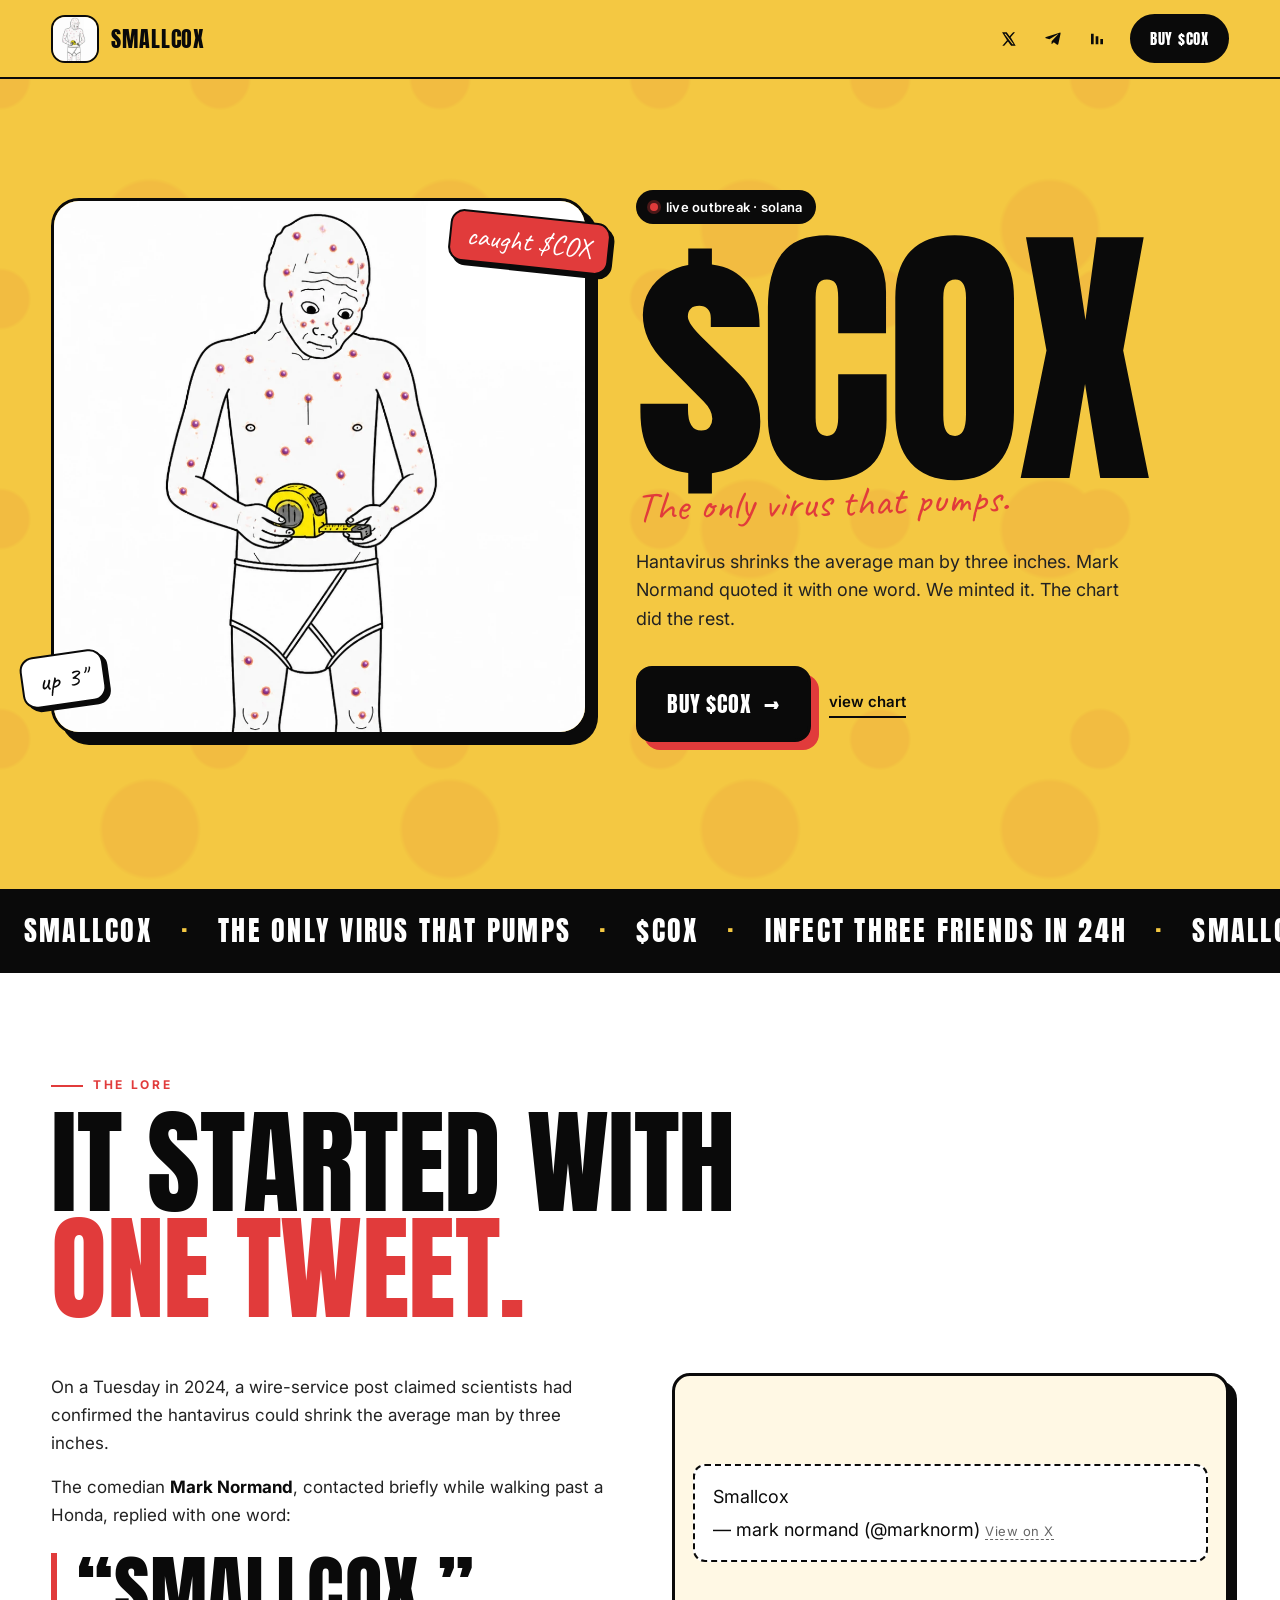
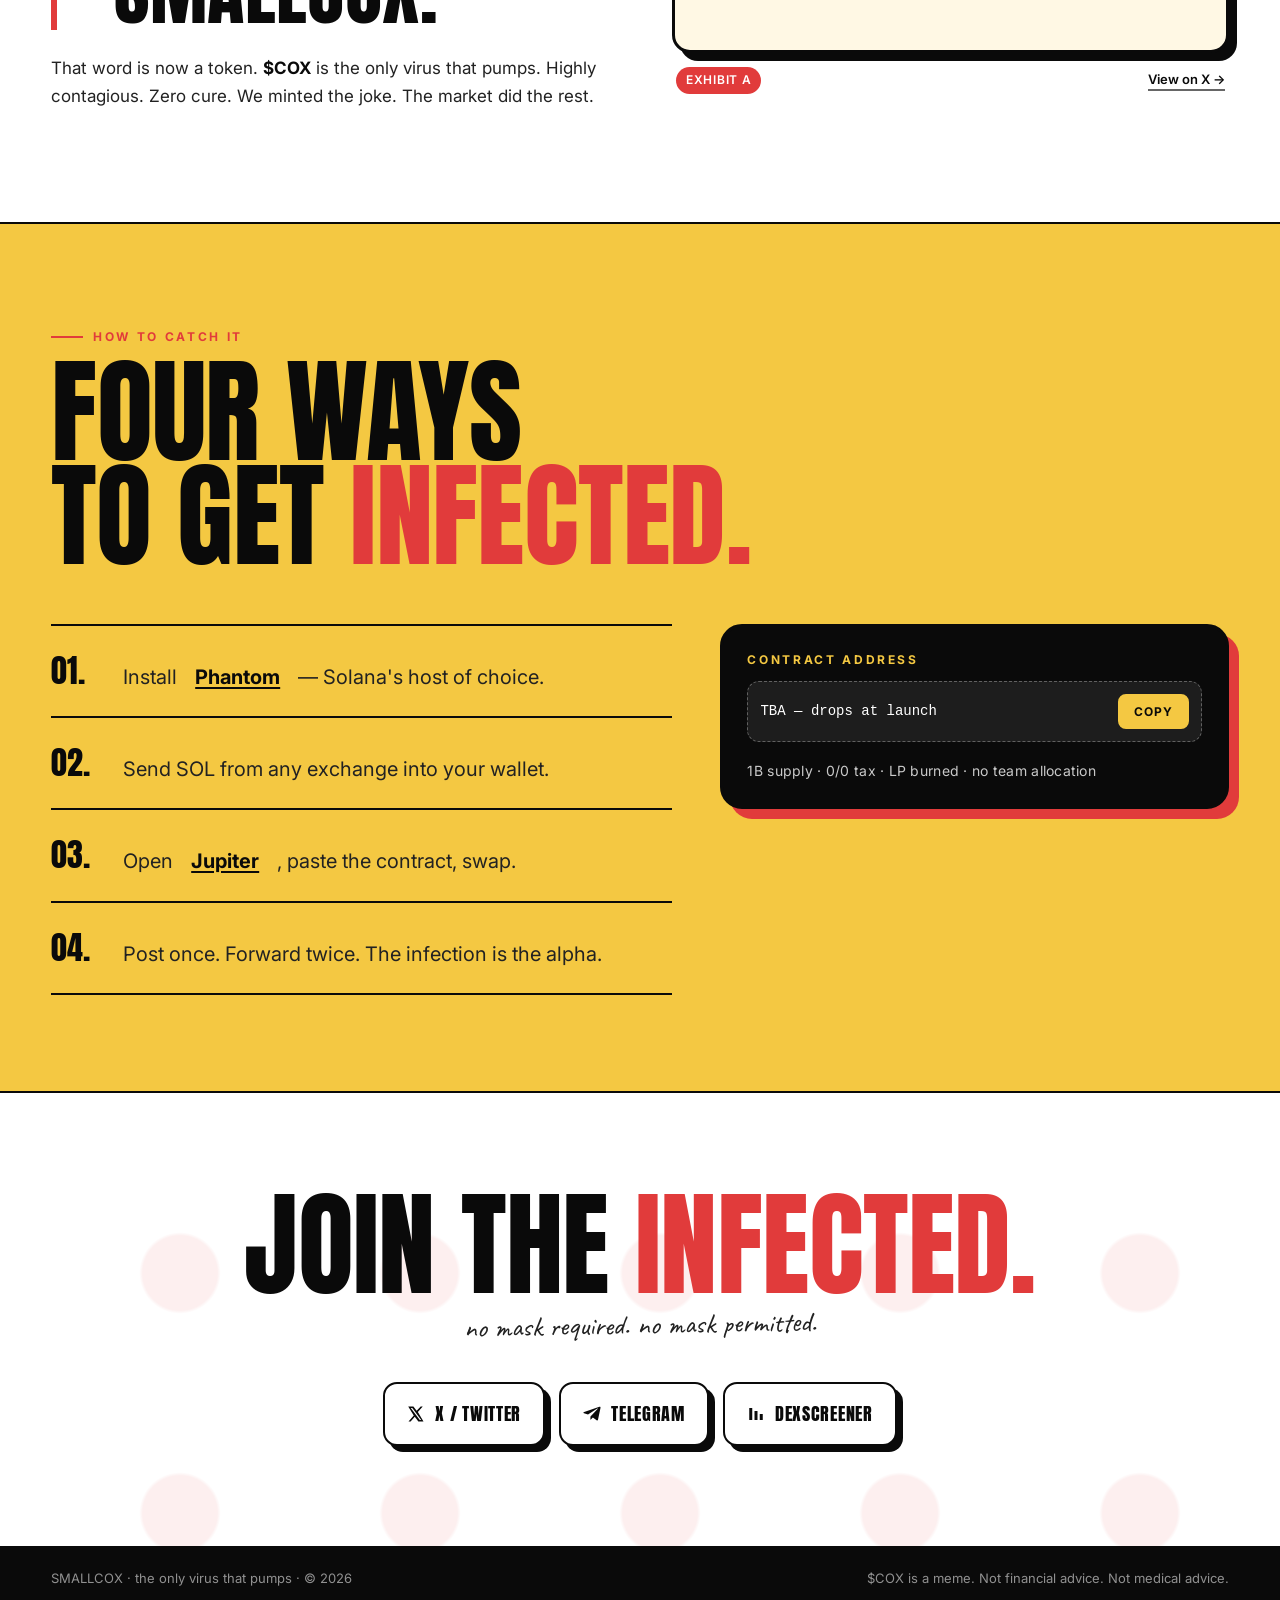
==== commit b4e61a0f: "rebuild from scratch — character-first memecoin direction Total rebuild, not a recolor: - New brand:" ====
--- a/smallcox/index.html
+++ b/smallcox/index.html
@@ -4,49 +4,45 @@
 <meta charset="utf-8" />
 <meta name="viewport" content="width=device-width,initial-scale=1,viewport-fit=cover" />
 <title>SMALLCOX · $COX</title>
-<meta name="description" content="SMALLCOX ($COX). The only virus that pumps. A Solana memecoin." />
+<meta name="description" content="SMALLCOX ($COX) — the only virus that pumps. A Solana memecoin." />
 <meta property="og:title" content="SMALLCOX · $COX" />
 <meta property="og:description" content="The only virus that pumps." />
-<meta property="og:image" content="./assets/banner.jpg" />
-<meta name="theme-color" content="#ffffff" />
-<link rel="icon" type="image/png" href="./assets/mark.png" />
+<meta property="og:image" content="./assets/cox.jpg" />
+<meta name="twitter:card" content="summary_large_image" />
+<meta name="theme-color" content="#F4C842" />
+
+<link rel="icon" type="image/png" sizes="32x32" href="./assets/icon-32.png" />
+<link rel="icon" type="image/png" sizes="64x64" href="./assets/icon-64.png" />
+<link rel="icon" type="image/png" sizes="180x180" href="./assets/icon-180.png" />
+<link rel="apple-touch-icon" sizes="180x180" href="./assets/icon-180.png" />
+<link rel="icon" type="image/png" sizes="256x256" href="./assets/icon-256.png" />
+<link rel="icon" type="image/png" sizes="512x512" href="./assets/icon-512.png" />
 
 <link rel="preconnect" href="https://fonts.googleapis.com" />
 <link rel="preconnect" href="https://fonts.gstatic.com" crossorigin />
-<link href="https://fonts.googleapis.com/css2?family=Anton&family=Archivo+Black&family=Inter:wght@400;500;600;700;800;900&family=Permanent+Marker&family=JetBrains+Mono:wght@400;500;700&display=swap" rel="stylesheet" />
+<link href="https://fonts.googleapis.com/css2?family=Anton&family=Inter:wght@400;500;600;700;800;900&family=Caveat:wght@600;700&display=swap" rel="stylesheet" />
 
-<link rel="preload" as="image" href="./assets/banner.webp" />
+<link rel="preload" as="image" href="./assets/cox.webp" />
 <link rel="stylesheet" href="./styles.css" />
 </head>
 <body>
 
-<!-- decorative red dots scattered behind everything -->
-<div class="dots" aria-hidden="true"></div>
-
 <header class="nav">
   <a class="brand" href="#top">
-    <img src="./assets/mark.webp" alt="" width="40" height="32" />
+    <img src="./assets/cox-sm.webp" alt="" width="48" height="48" />
     <span>SMALLCOX</span>
   </a>
-  <nav class="links">
-    <a href="#origin">Origin</a>
-    <a href="#symptoms">Symptoms</a>
-    <a href="#how">How to catch it</a>
-    <a href="#strain">Strain</a>
-  </nav>
   <div class="nav-right">
-    <div class="nav-socials" aria-label="Social channels">
-      <a class="ns" href="#" aria-label="X / Twitter" data-soon>
-        <svg viewBox="0 0 24 24" aria-hidden="true"><path fill="currentColor" d="M18.244 2H21l-6.52 7.45L22 22h-6.844l-4.78-6.27L4.8 22H2l7-8.01L1.6 2h6.93l4.32 5.71L18.244 2Zm-1.2 18h1.9L7.04 4H5.04l12 16Z"/></svg>
-      </a>
-      <a class="ns" href="#" aria-label="Telegram" data-soon>
-        <svg viewBox="0 0 24 24" aria-hidden="true"><path fill="currentColor" d="M9.96 15.36 9.8 19.6c.5 0 .72-.22 1-.48l2.4-2.32 4.98 3.64c.92.5 1.58.24 1.82-.86l3.3-15.46c.32-1.42-.52-1.98-1.4-1.66L1.6 9.18c-1.4.56-1.38 1.36-.24 1.72l5.32 1.66 12.36-7.78c.58-.36 1.12-.16.68.22"/></svg>
-      </a>
-      <a class="ns" href="#" aria-label="Dexscreener" data-soon>
-        <svg viewBox="0 0 24 24" aria-hidden="true"><path fill="currentColor" d="M3 4h4v16H3zM10 8h4v12h-4zM17 12h4v8h-4z"/></svg>
-      </a>
-    </div>
-    <a class="nav-cta" href="#buy">Get $COX</a>
+    <a class="ico" href="#" data-soon aria-label="X / Twitter">
+      <svg viewBox="0 0 24 24" aria-hidden="true"><path fill="currentColor" d="M18.244 2H21l-6.52 7.45L22 22h-6.844l-4.78-6.27L4.8 22H2l7-8.01L1.6 2h6.93l4.32 5.71L18.244 2Zm-1.2 18h1.9L7.04 4H5.04l12 16Z"/></svg>
+    </a>
+    <a class="ico" href="#" data-soon aria-label="Telegram">
+      <svg viewBox="0 0 24 24" aria-hidden="true"><path fill="currentColor" d="M9.96 15.36 9.8 19.6c.5 0 .72-.22 1-.48l2.4-2.32 4.98 3.64c.92.5 1.58.24 1.82-.86l3.3-15.46c.32-1.42-.52-1.98-1.4-1.66L1.6 9.18c-1.4.56-1.38 1.36-.24 1.72l5.32 1.66 12.36-7.78c.58-.36 1.12-.16.68.22"/></svg>
+    </a>
+    <a class="ico" href="#" data-soon aria-label="Dexscreener">
+      <svg viewBox="0 0 24 24" aria-hidden="true"><path fill="currentColor" d="M3 4h4v16H3zM10 8h4v12h-4zM17 12h4v8h-4z"/></svg>
+    </a>
+    <a class="buy-btn" href="#buy">Buy&nbsp;$COX</a>
   </div>
 </header>
 
@@ -54,242 +50,146 @@
 
 <!-- ================= HERO ================= -->
 <section class="hero">
-  <p class="hero-eyebrow">
-    <span class="dot-mark"></span>
-    Outbreak confirmed · Solana
-  </p>
-
-  <h1 class="wordmark"><span>SMALLCOX</span></h1>
-
-  <p class="ticker">
-    <span class="cashtag">$COX</span>
-    <span class="divider"></span>
-    <span>The only virus that pumps.</span>
-  </p>
-
-  <figure class="hero-banner">
-    <img src="./assets/banner.webp" alt="Patient Zero — poxed, powerless, holding a measuring tape. SMALLCOX." width="1600" height="685" loading="eager" decoding="async" />
-  </figure>
-
-  <div class="hero-foot">
-    <p class="lede">
-      Scientists confirmed the hantavirus could shrink the average man by
-      three inches. The comedian <strong>Mark Normand</strong> quoted it with one word.
-      We minted it on Solana. The chart did the rest.
-    </p>
-    <div class="hero-actions">
-      <a class="btn primary" href="#buy">
-        <span>Get $COX</span>
-        <svg viewBox="0 0 20 20" aria-hidden="true"><path fill="none" stroke="currentColor" stroke-width="2.5" stroke-linecap="round" stroke-linejoin="round" d="M3 10h13M11 5l5 5-5 5"/></svg>
-      </a>
-      <a class="btn ghost" href="#origin">Read the lore</a>
+  <div class="hero-inner">
+    <div class="hero-art">
+      <img src="./assets/cox.webp" alt="$COX — patient zero" width="1000" height="1000" />
+      <span class="poke poke-1" aria-hidden="true">caught $COX</span>
+      <span class="poke poke-2" aria-hidden="true">up 3"</span>
+    </div>
+    <div class="hero-type">
+      <div class="row">
+        <span class="badge"><span class="dot"></span>live outbreak · solana</span>
+      </div>
+      <h1 class="wm">$COX</h1>
+      <p class="kicker">The only virus that pumps.</p>
+      <p class="lede">
+        Hantavirus shrinks the average man by three inches. Mark Normand
+        quoted it with one word. We minted it. The chart did the rest.
+      </p>
+      <div class="cta">
+        <a href="#buy" class="big">BUY $COX <span>→</span></a>
+        <a href="#" data-soon class="chart">view chart</a>
+      </div>
     </div>
   </div>
 </section>
 
-<!-- ================= ORIGIN ================= -->
-<section class="origin" id="origin">
-  <div class="section-tag"><span>01</span><i></i><span>Patient Zero</span></div>
+<!-- ================= MARQUEE ================= -->
+<div class="strip" aria-hidden="true">
+  <div class="strip-track">
+    <span>SMALLCOX</span><b>·</b>
+    <span>the only virus that pumps</span><b>·</b>
+    <span>$COX</span><b>·</b>
+    <span>infect three friends in 24h</span><b>·</b>
+    <span>SMALLCOX</span><b>·</b>
+    <span>solana</span><b>·</b>
+    <span>$COX</span><b>·</b>
+    <span>highly contagious · zero cure</span><b>·</b>
+    <span>SMALLCOX</span><b>·</b>
+    <span>the only virus that pumps</span><b>·</b>
+    <span>$COX</span><b>·</b>
+    <span>infect three friends in 24h</span><b>·</b>
+    <span>SMALLCOX</span><b>·</b>
+    <span>solana</span><b>·</b>
+    <span>$COX</span><b>·</b>
+    <span>highly contagious · zero cure</span><b>·</b>
+  </div>
+</div>
 
-  <div class="origin-grid">
-    <div class="origin-copy">
-      <h2 class="display">It started with a&nbsp;tweet.</h2>
-      <p class="hand">— and one word from Mark Normand.</p>
+<!-- ================= LORE ================= -->
+<section class="lore">
+  <div class="lore-inner">
+    <p class="kicker-2">the lore</p>
+    <h2 class="lore-h">
+      <span>It started with</span>
+      <em>one tweet.</em>
+    </h2>
 
-      <p>
-        On a Tuesday, the timeline coughed. A wire-service post claimed the
-        hantavirus could shorten the average man by three inches. The comedian
-        <strong>Mark Normand</strong>, contacted while walking past a Honda,
-        replied with one word.
-      </p>
+    <div class="lore-grid">
+      <div class="lore-copy">
+        <p>
+          On a Tuesday in 2024, a wire-service post claimed scientists had
+          confirmed the hantavirus could shrink the average man by three
+          inches.
+        </p>
+        <p>
+          The comedian <strong>Mark Normand</strong>, contacted briefly while
+          walking past a Honda, replied with one word:
+        </p>
+        <p class="pull">&ldquo;Smallcox.&rdquo;</p>
+        <p>
+          That word is now a token. <strong>$COX</strong> is the only virus
+          that pumps. Highly contagious. Zero cure. We minted the joke. The
+          market did the rest.
+        </p>
+      </div>
 
-      <p>
-        That word is now a token. <strong>$COX</strong> indexes a simple thesis:
-        anything that can be laughed at can be priced, and anything that can be
-        priced eventually is. We minted the joke. The market did the rest.
-      </p>
-
-      <p class="byline">— SMALLCOX RESEARCH DIV.</p>
+      <figure class="tweet-frame">
+        <div class="tw-box">
+          <blockquote class="twitter-tweet" data-theme="light" data-conversation="none" data-dnt="true">
+            <p lang="en" dir="ltr">Smallcox</p>
+            &mdash; mark normand (@marknorm)
+            <a href="https://twitter.com/marknorm/status/2054567829848920443?ref_src=twsrc%5Etfw">View on X</a>
+          </blockquote>
+        </div>
+        <figcaption>
+          <span>Exhibit A</span>
+          <a href="https://x.com/marknorm/status/2054567829848920443" target="_blank" rel="noopener">View on X →</a>
+        </figcaption>
+      </figure>
     </div>
-
-    <figure class="evidence">
-      <div class="tw-frame">
-        <blockquote class="twitter-tweet" data-theme="light" data-conversation="none" data-dnt="true" data-align="center">
-          <p lang="en" dir="ltr">Smallcox</p>
-          &mdash; mark normand (@marknorm)
-          <a href="https://twitter.com/marknorm/status/2054567829848920443?ref_src=twsrc%5Etfw">View on X</a>
-        </blockquote>
-      </div>
-      <figcaption><span class="badge">Exhibit A</span><a href="https://x.com/marknorm/status/2054567829848920443" target="_blank" rel="noopener">View on X →</a></figcaption>
-    </figure>
-  </div>
-</section>
-
-<!-- ================= VIDEO (BLACK) ================= -->
-<section class="video-section" aria-labelledby="containment">
-  <p class="black-eyebrow" id="containment">Containment footage · 04:20 PM</p>
-  <video class="vid" autoplay muted loop playsinline preload="metadata"
-         poster="./assets/vid-poster.jpg">
-    <source src="./assets/vid.webm" type="video/webm" />
-    <source src="./assets/vid.mp4"  type="video/mp4" />
-  </video>
-  <p class="black-foot">No survivors. No refunds.</p>
-</section>
-
-<!-- ================= SYMPTOMS ================= -->
-<section class="symptoms" id="symptoms">
-  <div class="section-tag"><span>02</span><i></i><span>Symptoms</span></div>
-  <h2 class="display">
-    Side effects&nbsp;<em class="marker">may include</em>
-  </h2>
-
-  <ol class="sym-grid">
-    <li class="sym-card">
-      <span class="sym-num">01</span>
-      <h3>Portfolio engorgement</h3>
-      <p>Sudden inflation of the unrealized PnL line. Refreshing the chart becomes involuntary.</p>
-      <span class="sym-tag">Acute</span>
-    </li>
-    <li class="sym-card">
-      <span class="sym-num">02</span>
-      <h3>FOMO fever</h3>
-      <p>Body temperature tracks green candles. Cold sweats reported in those who sold the bottom.</p>
-      <span class="sym-tag">Fever</span>
-    </li>
-    <li class="sym-card">
-      <span class="sym-num">03</span>
-      <h3>Memetic shedding</h3>
-      <p>Carriers infect three contacts in 24 hours. Vector of transmission: a shared link.</p>
-      <span class="sym-tag">Airborne</span>
-    </li>
-    <li class="sym-card">
-      <span class="sym-num">04</span>
-      <h3>Diamond calluses</h3>
-      <p>Hands fuse to phones within minutes of first exposure. Permanent. Often desired.</p>
-      <span class="sym-tag">Chronic</span>
-    </li>
-    <li class="sym-card">
-      <span class="sym-num">05</span>
-      <h3>Shrinkage</h3>
-      <p>Documented in 100% of Sundays. Resolves by Monday. Studies remain inconclusive.</p>
-      <span class="sym-tag">Cyclical</span>
-    </li>
-    <li class="sym-card">
-      <span class="sym-num">06</span>
-      <h3>Cult formation</h3>
-      <p>Carriers refer to themselves as &ldquo;the infected.&rdquo; Group chats double as treatment centers.</p>
-      <span class="sym-tag">Terminal</span>
-    </li>
-  </ol>
-</section>
-
-<!-- ================= HOW TO CATCH IT ================= -->
-<section class="how" id="how">
-  <div class="section-tag"><span>03</span><i></i><span>How to catch it</span></div>
-  <h2 class="display">Four steps to&nbsp;<em class="marker">exposure.</em></h2>
-
-  <ol class="how-grid">
-    <li class="how-step">
-      <span class="how-num">01</span>
-      <h3>Phantom</h3>
-      <p>Install <a href="https://phantom.app" target="_blank" rel="noopener">Phantom Wallet</a> — Solana's host of choice.</p>
-    </li>
-    <li class="how-step">
-      <span class="how-num">02</span>
-      <h3>Fund</h3>
-      <p>Bridge SOL from any exchange. The virus prefers a warm wallet.</p>
-    </li>
-    <li class="how-step">
-      <span class="how-num">03</span>
-      <h3>Swap</h3>
-      <p>Open <a href="https://jup.ag" target="_blank" rel="noopener">Jupiter</a>. Paste the CA. Confirm.</p>
-    </li>
-    <li class="how-step">
-      <span class="how-num">04</span>
-      <h3>Spread</h3>
-      <p>Post once. Forward twice. The infection is the alpha.</p>
-    </li>
-  </ol>
-</section>
-
-<!-- ================= STRAIN ================= -->
-<section class="strain" id="strain">
-  <div class="section-tag"><span>04</span><i></i><span>The Strain</span></div>
-  <h2 class="display">Lab-leaked tokenomics.</h2>
-
-  <div class="stat-grid">
-    <article class="stat">
-      <span class="stat-label">Total supply</span>
-      <strong class="stat-value">1B</strong>
-      <span class="stat-note">One billion units. No mint key.</span>
-    </article>
-    <article class="stat">
-      <span class="stat-label">Network</span>
-      <strong class="stat-value">SOL</strong>
-      <span class="stat-note">SPL · low fee · fast as a sneeze</span>
-    </article>
-    <article class="stat">
-      <span class="stat-label">Tax</span>
-      <strong class="stat-value">0<small> / </small>0</strong>
-      <span class="stat-note">No buy tax. No sell tax.</span>
-    </article>
-    <article class="stat">
-      <span class="stat-label">Liquidity</span>
-      <strong class="stat-value">100<small>%</small></strong>
-      <span class="stat-note">LP burned at deploy.</span>
-    </article>
-    <article class="stat">
-      <span class="stat-label">Team</span>
-      <strong class="stat-value">None</strong>
-      <span class="stat-note">Zero wallet. Zero unlocks.</span>
-    </article>
-    <article class="stat stat-accent">
-      <span class="stat-label">Avg. pump</span>
-      <strong class="stat-value">3<small>″</small></strong>
-      <span class="stat-note">Per clinical observation.</span>
-    </article>
   </div>
 </section>
 
 <!-- ================= BUY ================= -->
 <section class="buy" id="buy">
-  <h2 class="display">Spread it.</h2>
-  <p class="buy-lede">No mask required. No mask permitted.</p>
+  <div class="buy-inner">
+    <p class="kicker-2">how to catch it</p>
+    <h2 class="buy-h">Four ways<br/>to get <em>infected.</em></h2>
 
-  <nav class="socials" aria-label="Social channels">
-    <a class="social" href="#" data-soon aria-label="X / Twitter">
-      <svg viewBox="0 0 24 24" aria-hidden="true"><path fill="currentColor" d="M18.244 2H21l-6.52 7.45L22 22h-6.844l-4.78-6.27L4.8 22H2l7-8.01L1.6 2h6.93l4.32 5.71L18.244 2Zm-1.2 18h1.9L7.04 4H5.04l12 16Z"/></svg>
-      <span>X</span>
-    </a>
-    <a class="social" href="#" data-soon aria-label="Telegram">
-      <svg viewBox="0 0 24 24" aria-hidden="true"><path fill="currentColor" d="M9.96 15.36 9.8 19.6c.5 0 .72-.22 1-.48l2.4-2.32 4.98 3.64c.92.5 1.58.24 1.82-.86l3.3-15.46c.32-1.42-.52-1.98-1.4-1.66L1.6 9.18c-1.4.56-1.38 1.36-.24 1.72l5.32 1.66 12.36-7.78c.68.22"/></svg>
-      <span>Telegram</span>
-    </a>
-    <a class="social" href="#" data-soon aria-label="Dexscreener">
-      <svg viewBox="0 0 24 24" aria-hidden="true"><path fill="currentColor" d="M3 4h4v16H3zM10 8h4v12h-4zM17 12h4v8h-4z"/></svg>
-      <span>Dexscreener</span>
-    </a>
-  </nav>
+    <div class="buy-grid">
+      <ol class="steps">
+        <li><b>01.</b> Install <a href="https://phantom.app" target="_blank" rel="noopener">Phantom</a> — Solana's host of choice.</li>
+        <li><b>02.</b> Send SOL from any exchange into your wallet.</li>
+        <li><b>03.</b> Open <a href="https://jup.ag" target="_blank" rel="noopener">Jupiter</a>, paste the contract, swap.</li>
+        <li><b>04.</b> Post once. Forward twice. The infection is the alpha.</li>
+      </ol>
 
-  <p class="disclaim">
-    $COX is a meme. Not financial advice. Not medical advice. Not endorsed by any
-    person quoted on this page. The eggplant has no inherent value, only spiritual.
-  </p>
+      <aside class="ca-box">
+        <p class="ca-label">Contract address</p>
+        <div class="ca-row">
+          <code id="ca">TBA — drops at launch</code>
+          <button class="copy" data-copy="#ca" type="button">Copy</button>
+        </div>
+        <p class="specs">
+          1B supply · 0/0 tax · LP burned · no team allocation
+        </p>
+      </aside>
+    </div>
+  </div>
+</section>
+
+<!-- ================= JOIN ================= -->
+<section class="join">
+  <div class="join-inner">
+    <h2 class="join-h">join the&nbsp;<em>infected.</em></h2>
+    <p class="join-sub">no mask required. no mask permitted.</p>
+    <div class="join-cta">
+      <a href="#" data-soon class="pill x"><svg viewBox="0 0 24 24" aria-hidden="true"><path fill="currentColor" d="M18.244 2H21l-6.52 7.45L22 22h-6.844l-4.78-6.27L4.8 22H2l7-8.01L1.6 2h6.93l4.32 5.71L18.244 2Zm-1.2 18h1.9L7.04 4H5.04l12 16Z"/></svg>X / Twitter</a>
+      <a href="#" data-soon class="pill tg"><svg viewBox="0 0 24 24" aria-hidden="true"><path fill="currentColor" d="M9.96 15.36 9.8 19.6c.5 0 .72-.22 1-.48l2.4-2.32 4.98 3.64c.92.5 1.58.24 1.82-.86l3.3-15.46c.32-1.42-.52-1.98-1.4-1.66L1.6 9.18c-1.4.56-1.38 1.36-.24 1.72l5.32 1.66 12.36-7.78c.58-.36 1.12-.16.68.22"/></svg>Telegram</a>
+      <a href="#" data-soon class="pill ds"><svg viewBox="0 0 24 24" aria-hidden="true"><path fill="currentColor" d="M3 4h4v16H3zM10 8h4v12h-4zM17 12h4v8h-4z"/></svg>Dexscreener</a>
+    </div>
+  </div>
 </section>
 
 </main>
 
 <footer class="foot">
-  <span>SMALLCOX · the only virus that pumps</span>
-  <span class="foot-r">© 2026</span>
+  <span>SMALLCOX · the only virus that pumps · © 2026</span>
+  <span>$COX is a meme. Not financial advice. Not medical advice.</span>
 </footer>
 
-<button class="to-top" id="toTop" aria-label="Back to top" type="button">
-  <svg viewBox="0 0 24 24" aria-hidden="true">
-    <path fill="none" stroke="currentColor" stroke-width="2" stroke-linecap="round" stroke-linejoin="round" d="M12 19V5M6 11l6-6 6 6"/>
-  </svg>
-  <span>Top</span>
-</button>
+<button class="to-top" id="toTop" aria-label="Back to top" type="button">↑</button>
 
 <script src="./app.js" defer></script>
 <script async src="https://platform.twitter.com/widgets.js" charset="utf-8"></script>
--- a/smallcox/styles.css
+++ b/smallcox/styles.css
@@ -1,592 +1,462 @@
 /* ============================================================
-   SMALLCOX / $COX  ::  wojak rebuild
-   white paper, ink-black borders, red-spot decoration,
-   purple virion accent. Anton (display) + Inter (body) +
-   Permanent Marker (handwritten).
+   SMALLCOX  ::  memecoin rebuild
+   yellow primary, ink-black, pox-red. type-first.
 ============================================================ */
 
 :root{
-  --paper:      #ffffff;
-  --paper-2:    #FAF5E8;
-  --paper-3:    #F4ECD8;
-  --ink:        #0A0A0A;
-  --ink-2:      #2a2a2a;
-  --ink-3:      #6b6b6b;
-  --line:       #0A0A0A;
-  --line-soft:  rgba(10,10,10,.12);
-
-  --red:        #E13B3B;
-  --red-2:      #C72121;
-  --purple:     #8A3DEF;
-  --purple-2:   #6E20D6;
-  --yellow:     #F4C842;
-  --skin:       #F6D5BD;
-
-  --display:    "Anton", Impact, "Arial Narrow", sans-serif;
-  --sans:       "Inter", system-ui, -apple-system, "Segoe UI", Roboto, sans-serif;
-  --marker:     "Permanent Marker", "Caveat", "Marker Felt", cursive;
-  --mono:       "JetBrains Mono", ui-monospace, SFMono-Regular, Menlo, monospace;
-  --black-display: "Archivo Black", "Anton", Impact, sans-serif;
-
-  --maxw:       1240px;
-  --gutter:     clamp(20px, 4vw, 64px);
-  --border:     2.5px;
-  --offset:     6px;
+  --yellow:    #F4C842;
+  --yellow-2:  #FBD55F;
+  --yellow-3:  #E9B72A;
+  --paper:     #FFF8E4;
+  --paper-2:   #FFFAE9;
+  --ink:       #0A0A0A;
+  --ink-2:     #222;
+  --ink-3:     #666;
+  --red:       #E13B3B;
+  --red-2:     #C72121;
+  --white:     #fff;
+
+  --display:   "Anton", "Bebas Neue", Impact, sans-serif;
+  --sans:      "Inter", system-ui, -apple-system, "Segoe UI", Roboto, sans-serif;
+  --hand:      "Caveat", "Marker Felt", "Brush Script MT", cursive;
+
+  --maxw:      1240px;
+  --gutter:    clamp(20px, 4vw, 56px);
 }
 
 *{box-sizing:border-box}
 html,body{margin:0;padding:0}
 html{scroll-behavior:smooth}
-
 body{
-  background:var(--paper);
+  font-family:var(--sans);
   color:var(--ink);
-  font-family:var(--sans);
-  font-size:17px;line-height:1.6;
+  background:var(--yellow);
+  line-height:1.55;
   -webkit-font-smoothing:antialiased;
   text-rendering:optimizeLegibility;
   overflow-x:hidden;
 }
 
 /* ============================================================
-   DECORATIVE RED-SPOT FIELD (behind everything)
-============================================================ */
-.dots{
-  position:fixed;inset:0;pointer-events:none;z-index:0;
+   NAV
+============================================================ */
+.nav{
+  position:sticky;top:0;z-index:50;
+  display:flex;justify-content:space-between;align-items:center;gap:16px;
+  padding:14px var(--gutter);
+  background:var(--yellow);
+  border-bottom:2px solid var(--ink);
+}
+.brand{
+  display:inline-flex;align-items:center;gap:12px;
+  color:var(--ink);text-decoration:none;
+  font-family:var(--display);font-size:22px;letter-spacing:.04em;
+}
+.brand img{
+  width:48px;height:48px;display:block;
+  border:2px solid var(--ink);border-radius:14px;
+  background:#fff;object-fit:cover;
+}
+.nav-right{display:flex;align-items:center;gap:6px}
+.ico{
+  display:inline-flex;align-items:center;justify-content:center;
+  width:38px;height:38px;border-radius:50%;color:var(--ink);
+  text-decoration:none;
+  transition:background .12s ease, transform .12s ease;
+}
+.ico svg{width:16px;height:16px}
+.ico:hover{background:rgba(0,0,0,.08);transform:translateY(-1px)}
+.buy-btn{
+  margin-left:8px;
+  display:inline-flex;align-items:center;
+  text-decoration:none;color:#fff;background:var(--ink);
+  padding:11px 18px;border-radius:999px;
+  font-family:var(--display);font-size:15px;letter-spacing:.05em;text-transform:uppercase;
+  border:2px solid var(--ink);
+  transition:background .12s ease, color .12s ease, transform .12s ease;
+}
+.buy-btn:hover{background:var(--red);border-color:var(--red);transform:translateY(-1px)}
+
+@media (max-width:640px){
+  .brand span{display:none}
+  .buy-btn{padding:9px 14px;font-size:13px}
+}
+
+/* ============================================================
+   HERO
+============================================================ */
+.hero{
+  position:relative;padding:36px var(--gutter) 72px;
+  background:var(--yellow);
+}
+.hero::before{
+  /* faint pox dots field */
+  content:"";position:absolute;inset:0;pointer-events:none;
   background-image:
     radial-gradient(circle, var(--red) 22%, transparent 24%),
-    radial-gradient(circle, var(--red) 22%, transparent 24%);
-  background-size: 220px 220px, 320px 320px;
-  background-position: 0 0, 110px 90px;
-  opacity:.06;
-}
-
-/* ============================================================
-   NAV
-============================================================ */
-.nav{
-  position:sticky;top:0;z-index:50;
-  display:grid;grid-template-columns:auto 1fr auto;align-items:center;gap:20px;
-  padding:14px var(--gutter);
-  background:rgba(255,255,255,.92);
-  border-bottom:var(--border) solid var(--ink);
-  backdrop-filter:blur(8px) saturate(140%);
-  -webkit-backdrop-filter:blur(8px) saturate(140%);
-}
-.brand{
-  display:inline-flex;gap:12px;align-items:center;color:var(--ink);text-decoration:none;
-  font-family:var(--display);font-size:22px;letter-spacing:.04em;
-}
-.brand img{height:34px;width:auto;display:block}
-.links{display:flex;gap:10px;justify-content:center}
-.links a{
-  color:var(--ink);text-decoration:none;
-  font-family:var(--mono);font-size:12px;letter-spacing:.08em;font-weight:700;
-  padding:8px 14px;border-radius:999px;
-  border:2px solid transparent;
-  transition:border-color .15s ease, background .15s ease, transform .15s ease;
-}
-.links a:hover{border-color:var(--ink);background:#fff;transform:translateY(-1px)}
-
-.nav-right{display:flex;align-items:center;gap:10px}
-.nav-socials{display:inline-flex;gap:4px}
-.ns{
-  display:inline-flex;align-items:center;justify-content:center;
-  width:36px;height:36px;border-radius:50%;color:var(--ink);text-decoration:none;
-  border:2px solid transparent;
-  transition:border-color .12s ease, background .12s ease, transform .12s ease;
-}
-.ns svg{width:15px;height:15px}
-.ns:hover{border-color:var(--ink);background:#fff;transform:translateY(-1px)}
-
-.nav-cta{
-  display:inline-flex;align-items:center;gap:6px;
-  text-decoration:none;color:#fff;background:var(--ink);
-  padding:10px 18px;border-radius:999px;
-  font-family:var(--black-display);font-size:13px;letter-spacing:.06em;text-transform:uppercase;
-  border:2px solid var(--ink);
-  box-shadow:var(--offset) var(--offset) 0 var(--red);
-  transition:transform .12s ease, box-shadow .12s ease, background .12s ease;
+    radial-gradient(circle, var(--red) 18%, transparent 20%);
+  background-size: 300px 300px, 220px 220px;
+  background-position: 0 0, 110px 110px;
+  opacity:.08;
+}
+.hero-inner{
+  position:relative;max-width:var(--maxw);margin:0 auto;
+  display:grid;grid-template-columns:.95fr 1.05fr;gap:48px;align-items:center;
+  min-height:clamp(560px, 78vh, 880px);
+}
+@media (max-width:940px){
+  .hero-inner{grid-template-columns:1fr;gap:24px;min-height:auto}
+}
+
+/* character — uses a chunky background frame so it pops */
+.hero-art{
+  position:relative;justify-self:start;width:100%;max-width:560px;
+}
+.hero-art img{
+  width:100%;height:auto;display:block;
+  background:#fff;border:3px solid var(--ink);border-radius:28px;
+  box-shadow:10px 10px 0 var(--ink);
+  transition:transform .3s cubic-bezier(.2,.7,.2,1);
+}
+.hero-art:hover img{transform:rotate(-1deg)}
+
+/* hand-drawn sticky note pokes — anchored to the character */
+.poke{
+  position:absolute;font-family:var(--hand);font-size:28px;line-height:1;
+  background:#fff;color:var(--ink);
+  padding:10px 16px;border:2.5px solid var(--ink);border-radius:14px;
+  box-shadow:4px 4px 0 var(--ink);
   white-space:nowrap;
 }
-.nav-cta:hover{transform:translate(-2px,-2px);box-shadow:calc(var(--offset) + 2px) calc(var(--offset) + 2px) 0 var(--red);background:var(--red);border-color:var(--red)}
-
-@media (max-width:880px){
-  .links{display:none}
-  .nav{grid-template-columns:auto 1fr auto;gap:12px}
-}
-@media (max-width:520px){
-  .nav-cta span{display:none}
-  .nav-cta{padding:10px;border-radius:50%;width:40px;height:40px;justify-content:center}
-}
-
-/* ============================================================
-   GLOBAL BITS
-============================================================ */
-main{position:relative;z-index:1}
-
-.section-tag{
-  display:flex;align-items:center;gap:14px;
-  font-family:var(--mono);font-size:12px;letter-spacing:.18em;text-transform:uppercase;
-  color:var(--ink);margin-bottom:18px;
-}
-.section-tag span:first-child{
-  display:inline-flex;align-items:center;justify-content:center;
-  width:36px;height:36px;border-radius:50%;
-  background:var(--ink);color:#fff;font-family:var(--black-display);font-size:12px;letter-spacing:.04em;
-}
-.section-tag i{flex:1;height:2px;background:var(--ink);max-width:80px}
-
-.display{
-  font-family:var(--display);font-weight:400;
-  font-size:clamp(40px, 6.5vw, 96px);line-height:.95;letter-spacing:-.005em;
-  margin:0 0 32px;color:var(--ink);
-  text-transform:uppercase;
-}
-.display em.marker{
-  font-family:var(--marker);font-style:normal;color:var(--red);
-  text-transform:none;font-size:.78em;letter-spacing:0;
-  display:inline-block;transform:rotate(-2deg);
-}
-
-/* ============================================================
-   HERO — poster with the banner as centerpiece
-============================================================ */
-.hero{
-  position:relative;max-width:var(--maxw);margin:0 auto;
-  padding:48px var(--gutter) 64px;
-  text-align:center;
-  overflow:hidden;
-}
-
-.hero-eyebrow{
-  display:inline-flex;align-items:center;gap:10px;
-  font-family:var(--mono);font-size:12px;letter-spacing:.14em;text-transform:uppercase;
-  padding:8px 14px;border:2px solid var(--ink);border-radius:999px;
-  background:#fff;margin:0 0 22px;
-  box-shadow:3px 3px 0 var(--red);
-}
-.dot-mark{
-  width:10px;height:10px;border-radius:50%;background:var(--red);
-  box-shadow:0 0 0 3px rgba(225,59,59,.18);
+.poke-1{
+  top:18px;right:-22px;transform:rotate(6deg);
+  background:var(--red);color:#fff;
+}
+.poke-2{
+  bottom:30px;left:-30px;transform:rotate(-8deg);
+  background:#fff;color:var(--ink);
+}
+@media (max-width:940px){
+  .hero-art{margin:0 auto;justify-self:center}
+  .poke-1{right:-12px;top:10px;font-size:22px}
+  .poke-2{left:-12px;bottom:14px;font-size:22px}
+}
+
+.hero-type{padding:8px 0}
+.row{margin-bottom:18px}
+.badge{
+  display:inline-flex;align-items:center;gap:8px;
+  background:var(--ink);color:#fff;
+  padding:7px 14px;border-radius:999px;
+  font-family:var(--sans);font-size:13px;font-weight:600;letter-spacing:.02em;
+}
+.badge .dot{
+  width:8px;height:8px;border-radius:50%;background:var(--red);
+  box-shadow:0 0 0 3px rgba(225,59,59,.3);
   animation:pulse 1.6s ease-in-out infinite;
 }
 @keyframes pulse{
   0%,100%{transform:scale(1);opacity:1}
-  50%   {transform:scale(1.18);opacity:.85}
-}
-
-.wordmark{
-  font-family:var(--display);
-  font-size:clamp(76px, 16.5vw, 240px);line-height:.84;
-  letter-spacing:-.015em;margin:0 0 14px;
-  text-transform:uppercase;color:var(--ink);
-  white-space:nowrap;position:relative;
-}
-.wordmark span{display:inline-block;position:relative}
-.wordmark span::after{
-  /* red-pen underline */
-  content:"";position:absolute;left:0;right:0;bottom:.08em;height:.10em;
-  background:var(--red);transform:skewY(-1deg) translateY(2px);
-  opacity:.85;z-index:-1;
-}
-
-.ticker{
-  display:flex;align-items:center;gap:14px;flex-wrap:wrap;justify-content:center;
-  margin:0 0 28px;font-size:16px;
-}
-.cashtag{
-  display:inline-flex;align-items:center;
-  font-family:var(--black-display);font-size:22px;letter-spacing:.04em;
-  color:var(--ink);background:var(--yellow);
-  padding:6px 14px;border:2px solid var(--ink);border-radius:6px;
-  box-shadow:3px 3px 0 var(--ink);
-  transform:rotate(-2deg);
-}
-.ticker .divider{width:6px;height:6px;border-radius:50%;background:var(--ink);opacity:.4}
-.ticker span:last-child{color:var(--ink-2);font-style:italic;font-family:var(--sans)}
-
-/* The big poster image */
-.hero-banner{
-  margin:8px auto 36px;padding:0;
-  width:100%;max-width:1200px;
-  border:3px solid var(--ink);border-radius:24px;
-  background:#fff;overflow:hidden;
-  box-shadow:8px 8px 0 var(--ink);
-  transition:transform .25s cubic-bezier(.2,.7,.2,1), box-shadow .25s ease;
-}
-.hero-banner:hover{
+  50%   {transform:scale(1.2);opacity:.85}
+}
+
+.wm{
+  font-family:var(--display);font-weight:400;
+  font-size:clamp(120px, 22vw, 280px);line-height:.84;
+  letter-spacing:-.02em;
+  margin:0 0 4px;
+  color:var(--ink);
+}
+.kicker{
+  font-family:var(--hand);font-size:clamp(28px, 3.4vw, 42px);
+  margin:0 0 24px;line-height:1;
+  color:var(--red);
+  transform:rotate(-1.5deg);display:inline-block;
+}
+.lede{
+  font-size:18px;line-height:1.6;color:var(--ink-2);max-width:46ch;
+  margin:0 0 32px;
+}
+.lede strong{color:var(--ink)}
+
+.cta{display:flex;gap:18px;align-items:center;flex-wrap:wrap}
+.big{
+  display:inline-flex;align-items:center;gap:12px;
+  text-decoration:none;
+  background:var(--ink);color:#fff;
+  padding:18px 28px;border-radius:16px;
+  font-family:var(--display);font-size:22px;letter-spacing:.04em;text-transform:uppercase;
+  border:3px solid var(--ink);
+  box-shadow:8px 8px 0 var(--red);
+  transition:transform .15s ease, box-shadow .15s ease, background .15s ease, color .15s ease;
+}
+.big span{transition:transform .2s ease}
+.big:hover{
   transform:translate(-3px,-3px);
-  box-shadow:11px 11px 0 var(--ink);
-}
-.hero-banner img{display:block;width:100%;height:auto}
-
-.hero-foot{
-  display:flex;align-items:center;justify-content:center;gap:32px;flex-wrap:wrap;
-  margin-top:8px;
-}
-.lede{
-  font-size:17px;line-height:1.6;color:var(--ink-2);
-  max-width:46ch;margin:0;text-align:left;
-}
-.lede strong{color:var(--ink);font-weight:700}
-
-.hero-actions{display:flex;gap:14px;flex-wrap:wrap;align-items:center;justify-content:center}
-.btn{
+  box-shadow:11px 11px 0 var(--red);
+  background:var(--red);
+}
+.big:hover span{transform:translateX(4px)}
+.chart{
+  color:var(--ink);text-decoration:none;
+  font-size:15px;font-weight:600;
+  border-bottom:2px solid var(--ink);padding-bottom:2px;
+}
+.chart:hover{color:var(--red);border-color:var(--red)}
+
+/* ============================================================
+   SCROLLING STRIP
+============================================================ */
+.strip{
+  background:var(--ink);color:#fff;
+  border-top:2px solid var(--ink);border-bottom:2px solid var(--ink);
+  overflow:hidden;
+  padding:18px 0;
+}
+.strip-track{
+  display:inline-flex;align-items:center;gap:24px;
+  white-space:nowrap;
+  animation:scroll 48s linear infinite;
+  font-family:var(--display);font-size:28px;letter-spacing:.08em;text-transform:uppercase;
+  padding-left:24px;
+}
+.strip-track b{color:var(--yellow);font-weight:400;margin:0 4px}
+@keyframes scroll{
+  from{transform:translateX(0)}
+  to  {transform:translateX(-50%)}
+}
+
+/* ============================================================
+   LORE
+============================================================ */
+.lore{
+  background:#fff;
+  padding:96px var(--gutter);
+  border-bottom:2px solid var(--ink);
+}
+.lore-inner{max-width:var(--maxw);margin:0 auto}
+
+.kicker-2{
+  font-family:var(--sans);font-size:12px;font-weight:700;letter-spacing:.22em;text-transform:uppercase;
+  color:var(--red);margin:0 0 14px;
   display:inline-flex;align-items:center;gap:10px;
-  text-decoration:none;
-  padding:14px 22px;border-radius:14px;
-  font-family:var(--black-display);font-size:14px;letter-spacing:.05em;text-transform:uppercase;
-  border:2.5px solid var(--ink);
-  transition:transform .15s ease, box-shadow .15s ease, background .15s ease, color .15s ease;
-}
-.btn svg{width:18px;height:18px}
-.btn.primary{
-  color:#fff;background:var(--ink);
-  box-shadow:var(--offset) var(--offset) 0 var(--red);
-}
-.btn.primary:hover{
-  transform:translate(-3px,-3px);
-  box-shadow:calc(var(--offset) + 3px) calc(var(--offset) + 3px) 0 var(--red);
-  background:var(--red);border-color:var(--red);
-}
-.btn.ghost{
-  color:var(--ink);background:#fff;
-  box-shadow:var(--offset) var(--offset) 0 var(--ink);
-}
-.btn.ghost:hover{
-  transform:translate(-3px,-3px);
-  box-shadow:calc(var(--offset) + 3px) calc(var(--offset) + 3px) 0 var(--ink);
-  background:var(--ink);color:#fff;
-}
-
-@media (max-width:760px){
-  .wordmark{font-size:clamp(58px, 17vw, 132px)}
-  .hero-foot{flex-direction:column;gap:18px}
-  .lede{text-align:center}
-  .hero-banner{border-radius:18px;box-shadow:6px 6px 0 var(--ink)}
-  .hero-banner:hover{box-shadow:8px 8px 0 var(--ink)}
-}
-
-/* ============================================================
-   ORIGIN
-============================================================ */
-.origin{
-  background:var(--paper-2);
-  border-top:var(--border) solid var(--ink);
-  border-bottom:var(--border) solid var(--ink);
-  padding:80px var(--gutter);
-}
-.origin > *{max-width:var(--maxw);margin-left:auto;margin-right:auto}
-.origin-grid{
-  display:grid;grid-template-columns:1fr 1fr;gap:48px;align-items:start;
-}
-@media (max-width:940px){.origin-grid{grid-template-columns:1fr}}
-
-.origin-copy p{font-size:17px;color:var(--ink-2);margin:0 0 16px;max-width:54ch}
-.origin-copy p strong{color:var(--ink);font-weight:700}
-.origin-copy .hand{
-  font-family:var(--marker);font-size:24px;color:var(--red);
-  margin:-12px 0 22px;transform:rotate(-1.5deg);display:inline-block;
-}
-.origin-copy .byline{
-  font-family:var(--mono);font-size:12px;letter-spacing:.18em;text-transform:uppercase;
-  color:var(--ink-3);margin-top:24px;
-}
-
-.evidence{
-  margin:0;padding:16px;border-radius:18px;
-  background:#fff;border:3px solid var(--ink);
-  box-shadow:var(--offset) var(--offset) 0 var(--ink);
-}
-.tw-frame{
+}
+.kicker-2::before{
+  content:"";width:32px;height:2px;background:var(--red);display:inline-block;
+}
+.lore-h{
+  font-family:var(--display);font-weight:400;
+  font-size:clamp(56px, 9vw, 132px);line-height:.92;
+  letter-spacing:-.005em;margin:0 0 52px;
+  text-transform:uppercase;
+}
+.lore-h em{
+  font-style:normal;color:var(--red);
+  display:inline-block;
+}
+.lore-h span{display:inline-block;margin-right:14px}
+
+.lore-grid{
+  display:grid;grid-template-columns:1fr 1fr;gap:64px;align-items:start;
+}
+@media (max-width:940px){.lore-grid{grid-template-columns:1fr;gap:36px}}
+
+.lore-copy p{font-size:17px;color:var(--ink-2);margin:0 0 16px;max-width:54ch;line-height:1.65}
+.lore-copy p strong{color:var(--ink);font-weight:700}
+.lore-copy .pull{
+  font-family:var(--display);font-weight:400;
+  font-size:clamp(48px, 6vw, 80px);line-height:1;letter-spacing:.005em;
+  color:var(--ink);text-transform:uppercase;
+  margin:24px 0;
+  border-left:6px solid var(--red);padding-left:20px;
+}
+
+/* tweet embed frame — minimal, sticker-style */
+.tweet-frame{margin:0;position:relative}
+.tw-box{
   min-height:280px;
   display:flex;align-items:center;justify-content:center;
-  background:#fff;border-radius:10px;position:relative;
-}
-.tw-frame::before{
-  content:"Loading tweet…";position:absolute;inset:0;
+  padding:18px;background:var(--paper);
+  border:3px solid var(--ink);border-radius:18px;
+  box-shadow:8px 8px 0 var(--ink);
+  position:relative;
+}
+.tw-box::before{
+  content:"loading…";position:absolute;inset:0;
   display:grid;place-items:center;color:var(--ink-3);
-  font-family:var(--mono);font-size:11px;letter-spacing:.18em;text-transform:uppercase;
+  font-size:13px;letter-spacing:.18em;text-transform:uppercase;
   pointer-events:none;z-index:0;
 }
-.tw-frame .twitter-tweet,
-.tw-frame iframe{
-  position:relative;z-index:1;margin:0 auto !important;width:100% !important;max-width:520px;
-}
+.tw-box .twitter-tweet,
+.tw-box iframe{position:relative;z-index:1;margin:0 auto !important;width:100% !important;max-width:520px}
 .twitter-tweet:not(.twitter-tweet-rendered){
-  display:block;padding:18px;border:2px dashed var(--ink);border-radius:10px;
-  background:#fff;color:var(--ink);
-  font-family:var(--sans);font-size:18px;line-height:1.4;
+  display:block;padding:18px;border:2px dashed var(--ink);border-radius:12px;
+  background:#fff;font-size:18px;line-height:1.4;
 }
 .twitter-tweet:not(.twitter-tweet-rendered) p{margin:0 0 8px}
 .twitter-tweet:not(.twitter-tweet-rendered) a{
-  font-family:var(--mono);font-size:11px;letter-spacing:.16em;text-transform:uppercase;
-  color:var(--ink-3);text-decoration:none;border-bottom:1px dashed var(--ink-3);
-}
-.evidence > figcaption{
+  font-size:13px;letter-spacing:.04em;color:var(--ink-3);
+  text-decoration:none;border-bottom:1px dashed var(--ink-3);
+}
+.tweet-frame figcaption{
   display:flex;justify-content:space-between;align-items:center;
   margin-top:14px;padding:0 4px;
-  font-family:var(--mono);font-size:11px;letter-spacing:.16em;text-transform:uppercase;
-}
-.evidence .badge{
+  font-size:13px;font-weight:600;
+}
+.tweet-frame figcaption span{
   background:var(--red);color:#fff;padding:4px 10px;border-radius:999px;
-  font-family:var(--black-display);letter-spacing:.08em;
-}
-.evidence figcaption a{color:var(--ink);text-decoration:none;border-bottom:2px solid var(--ink-3);padding-bottom:2px}
-.evidence figcaption a:hover{border-color:var(--ink)}
-
-/* ============================================================
-   VIDEO (pitch black)
-============================================================ */
-.video-section{
-  background:#000;color:#fff;
+  font-size:12px;letter-spacing:.06em;text-transform:uppercase;
+}
+.tweet-frame figcaption a{color:var(--ink);text-decoration:none;border-bottom:2px solid var(--ink-3)}
+.tweet-frame figcaption a:hover{border-color:var(--ink)}
+
+/* ============================================================
+   BUY — how to + contract
+============================================================ */
+.buy{
+  background:var(--yellow);
   padding:96px var(--gutter);
-  display:flex;flex-direction:column;align-items:center;gap:26px;
+  border-bottom:2px solid var(--ink);
+}
+.buy-inner{max-width:var(--maxw);margin:0 auto}
+.buy-h{
+  font-family:var(--display);font-weight:400;
+  font-size:clamp(56px, 9vw, 132px);line-height:.9;
+  letter-spacing:-.005em;margin:0 0 56px;
+  text-transform:uppercase;
+}
+.buy-h em{font-style:normal;color:var(--red)}
+
+.buy-grid{
+  display:grid;grid-template-columns:1.1fr .9fr;gap:48px;align-items:start;
+}
+@media (max-width:880px){.buy-grid{grid-template-columns:1fr;gap:32px}}
+
+.steps{
+  list-style:none;padding:0;margin:0;
+}
+.steps li{
+  padding:22px 0;border-top:2px solid var(--ink);
+  font-size:20px;line-height:1.45;
+  color:var(--ink-2);
+  display:flex;align-items:baseline;gap:18px;
+}
+.steps li:last-child{border-bottom:2px solid var(--ink)}
+.steps li b{
+  flex-shrink:0;font-family:var(--display);font-weight:400;font-size:32px;color:var(--ink);
+  min-width:54px;letter-spacing:0;
+}
+.steps li a{color:var(--ink);font-weight:700;text-decoration:underline;text-decoration-thickness:2px;text-underline-offset:3px}
+.steps li a:hover{color:var(--red)}
+
+.ca-box{
+  background:var(--ink);color:#fff;
+  padding:24px;border-radius:22px;
+  border:3px solid var(--ink);
+  box-shadow:10px 10px 0 var(--red);
+}
+.ca-label{
+  font-size:12px;font-weight:700;letter-spacing:.22em;text-transform:uppercase;
+  color:var(--yellow);margin:0 0 12px;
+}
+.ca-row{
+  display:flex;align-items:center;gap:10px;
+  background:rgba(255,255,255,.08);
+  border:1px dashed rgba(255,255,255,.3);
+  padding:12px;border-radius:12px;margin-bottom:18px;
+}
+.ca-row code{
+  flex:1;font-family:ui-monospace, SFMono-Regular, Menlo, monospace;
+  font-size:14px;color:#fff;
+  white-space:nowrap;overflow:hidden;text-overflow:ellipsis;
+}
+.copy{
+  background:var(--yellow);color:var(--ink);
+  border:2px solid var(--yellow);
+  padding:8px 14px;border-radius:8px;cursor:pointer;
+  font-family:var(--sans);font-size:12px;font-weight:700;letter-spacing:.08em;text-transform:uppercase;
+  transition:background .12s ease, color .12s ease;
+}
+.copy:hover{background:#fff;border-color:#fff}
+.specs{
+  margin:0;font-size:14px;letter-spacing:.02em;color:rgba(255,255,255,.78);
+}
+
+/* ============================================================
+   JOIN
+============================================================ */
+.join{
+  background:#fff;
+  padding:100px var(--gutter);
+  position:relative;overflow:hidden;
   text-align:center;
 }
-.black-eyebrow{
-  font-family:var(--mono);font-size:11px;letter-spacing:.3em;text-transform:uppercase;
-  color:#888;margin:0;
-}
-.vid{
-  width:min(640px,100%);aspect-ratio:1/1;
-  display:block;background:#000;outline:none;border:none;
-}
-.black-foot{
-  font-family:var(--marker);font-size:22px;
-  color:#bbb;margin:0;transform:rotate(-1deg);
-}
-
-/* ============================================================
-   SYMPTOMS — comic-panel sticker cards
-============================================================ */
-.symptoms{
-  padding:96px var(--gutter);max-width:var(--maxw);margin:0 auto;
-  position:relative;
-}
-.sym-grid{
-  list-style:none;padding:0;margin:0;
-  display:grid;grid-template-columns:repeat(3,1fr);gap:22px;
-}
-@media (max-width:980px){.sym-grid{grid-template-columns:repeat(2,1fr)}}
-@media (max-width:560px){.sym-grid{grid-template-columns:1fr}}
-
-.sym-card{
-  position:relative;
-  padding:24px 22px 56px;border-radius:18px;
-  background:#fff;border:3px solid var(--ink);
-  box-shadow:6px 6px 0 var(--ink);
-  transition:transform .18s cubic-bezier(.2,.7,.2,1), box-shadow .18s ease;
-  display:flex;flex-direction:column;
-}
-.sym-card:nth-child(2){box-shadow:6px 6px 0 var(--red)}
-.sym-card:nth-child(3){box-shadow:6px 6px 0 var(--purple)}
-.sym-card:nth-child(4){box-shadow:6px 6px 0 var(--yellow)}
-.sym-card:nth-child(5){box-shadow:6px 6px 0 var(--red)}
-.sym-card:nth-child(6){box-shadow:6px 6px 0 var(--purple)}
-.sym-card:hover{
-  transform:translate(-3px,-3px);
-  box-shadow:9px 9px 0 var(--ink);
-}
-.sym-card:nth-child(2):hover{box-shadow:9px 9px 0 var(--red)}
-.sym-card:nth-child(3):hover{box-shadow:9px 9px 0 var(--purple)}
-.sym-card:nth-child(4):hover{box-shadow:9px 9px 0 var(--yellow)}
-.sym-card:nth-child(5):hover{box-shadow:9px 9px 0 var(--red)}
-.sym-card:nth-child(6):hover{box-shadow:9px 9px 0 var(--purple)}
-
-.sym-num{
-  font-family:var(--black-display);font-size:14px;letter-spacing:.08em;
-  color:var(--ink-3);margin-bottom:8px;
-}
-.sym-card h3{
-  font-family:var(--display);font-weight:400;
-  font-size:28px;line-height:1;letter-spacing:.005em;
-  margin:0 0 10px;text-transform:uppercase;
-}
-.sym-card p{margin:0;color:var(--ink-2);font-size:15px;line-height:1.55}
-.sym-tag{
-  position:absolute;left:22px;bottom:18px;
-  font-family:var(--mono);font-size:10px;letter-spacing:.2em;text-transform:uppercase;
-  color:var(--ink);background:var(--paper-3);
-  padding:5px 10px;border-radius:999px;border:1.5px solid var(--ink);
-}
-
-/* ============================================================
-   HOW TO CATCH IT
-============================================================ */
-.how{
-  background:var(--paper-2);
-  border-top:var(--border) solid var(--ink);
-  border-bottom:var(--border) solid var(--ink);
-  padding:80px var(--gutter);
-}
-.how > *{max-width:var(--maxw);margin-left:auto;margin-right:auto}
-
-.how-grid{
-  list-style:none;padding:0;margin:0;
-  display:grid;grid-template-columns:repeat(4,1fr);gap:20px;
-}
-@media (max-width:880px){.how-grid{grid-template-columns:repeat(2,1fr)}}
-@media (max-width:480px){.how-grid{grid-template-columns:1fr}}
-
-.how-step{
-  padding:22px;border-radius:18px;background:#fff;
-  border:3px solid var(--ink);box-shadow:5px 5px 0 var(--ink);
-  transition:transform .18s cubic-bezier(.2,.7,.2,1), box-shadow .18s ease;
-  position:relative;
-}
-.how-step:hover{transform:translate(-2px,-2px);box-shadow:7px 7px 0 var(--ink)}
-.how-num{
-  display:inline-flex;align-items:center;justify-content:center;
-  width:44px;height:44px;border-radius:50%;
-  background:var(--red);color:#fff;
-  font-family:var(--black-display);font-size:16px;letter-spacing:.04em;
-  border:2.5px solid var(--ink);margin-bottom:14px;
-}
-.how-step h3{
-  font-family:var(--display);font-weight:400;font-size:30px;
-  letter-spacing:.005em;text-transform:uppercase;margin:0 0 8px;
-}
-.how-step p{margin:0;color:var(--ink-2);font-size:15px}
-.how-step a{color:var(--ink);text-decoration:underline;text-underline-offset:3px;font-weight:600}
-.how-step a:hover{color:var(--red)}
-
-/* ============================================================
-   STRAIN / TOKENOMICS
-============================================================ */
-.strain{
-  padding:96px var(--gutter);max-width:var(--maxw);margin:0 auto;
-}
-.stat-grid{
-  display:grid;grid-template-columns:repeat(3,1fr);gap:22px;
-}
-@media (max-width:880px){.stat-grid{grid-template-columns:repeat(2,1fr)}}
-@media (max-width:480px){.stat-grid{grid-template-columns:1fr}}
-
-.stat{
-  display:flex;flex-direction:column;justify-content:space-between;gap:18px;
-  min-height:200px;
-  padding:24px 24px 22px;border-radius:20px;
-  background:#fff;border:3px solid var(--ink);
-  box-shadow:6px 6px 0 var(--ink);
-  transition:transform .18s ease, box-shadow .18s ease;
-  position:relative;overflow:hidden;
-}
-.stat:hover{transform:translate(-3px,-3px);box-shadow:9px 9px 0 var(--ink)}
-
-.stat-label{
-  font-family:var(--mono);font-size:11px;letter-spacing:.22em;text-transform:uppercase;
-  color:var(--ink-3);
-}
-.stat-value{
-  font-family:var(--display);font-weight:400;
-  font-size:clamp(56px,7vw,84px);line-height:1;letter-spacing:-.01em;
-  color:var(--ink);display:block;
-  text-transform:uppercase;
-}
-.stat-value small{font-size:.45em;color:var(--ink-3);letter-spacing:.01em}
-.stat-note{
-  font-family:var(--marker);font-size:16px;color:var(--ink-2);
-  transform:rotate(-.5deg);display:inline-block;
-}
-
-.stat-accent{
-  background:var(--yellow);
-  box-shadow:6px 6px 0 var(--red);
-}
-.stat-accent:hover{box-shadow:9px 9px 0 var(--red)}
-.stat-accent .stat-value{color:var(--ink)}
-
-/* ============================================================
-   BUY / SOCIALS
-============================================================ */
-.buy{
-  padding:120px var(--gutter);text-align:center;
-  background:var(--ink);color:#fff;
-  border-top:var(--border) solid var(--ink);
-  position:relative;overflow:hidden;
-  display:flex;flex-direction:column;align-items:center;gap:0;
-}
-.buy::before{
-  /* decorative red dot field on dark bg — red only, no white */
+.join::before{
   content:"";position:absolute;inset:0;pointer-events:none;
   background-image:radial-gradient(circle, var(--red) 22%, transparent 24%);
-  background-size:280px 280px;
-  background-position:0 0;
-  opacity:.10;
-}
-.buy > *{position:relative;z-index:1}
-.buy .display{color:#fff;margin-bottom:12px}
-.buy .display em.marker{color:var(--yellow)}
-.buy-lede{
-  font-family:var(--marker);font-size:22px;color:#fff;opacity:.9;
-  margin:0 0 36px;transform:rotate(-1deg);
-}
-
-.socials{display:flex;gap:14px;justify-content:center;flex-wrap:wrap;margin:0 auto}
-.social{
+  background-size:240px 240px;
+  background-position:60px 60px;
+  opacity:.08;
+}
+.join-inner{position:relative;max-width:800px;margin:0 auto}
+.join-h{
+  font-family:var(--display);font-weight:400;
+  font-size:clamp(64px,9vw,120px);line-height:.9;
+  letter-spacing:-.005em;margin:0 0 6px;
+  text-transform:uppercase;
+}
+.join-h em{font-style:normal;color:var(--red)}
+.join-sub{
+  font-family:var(--hand);font-size:28px;color:var(--ink-2);
+  margin:0 0 36px;transform:rotate(-1deg);display:inline-block;
+}
+
+.join-cta{display:flex;gap:14px;justify-content:center;flex-wrap:wrap}
+.pill{
   display:inline-flex;align-items:center;gap:10px;
-  text-decoration:none;color:#fff;background:#fff;
-  padding:14px 22px;border-radius:14px;
-  font-family:var(--black-display);font-size:13px;letter-spacing:.06em;text-transform:uppercase;
-  color:var(--ink);
+  text-decoration:none;color:var(--ink);background:#fff;
+  padding:16px 22px;border-radius:14px;
+  font-family:var(--display);font-size:18px;letter-spacing:.04em;text-transform:uppercase;
   border:2.5px solid var(--ink);
-  box-shadow:5px 5px 0 var(--red);
+  box-shadow:6px 6px 0 var(--ink);
   transition:transform .15s ease, box-shadow .15s ease, background .15s ease, color .15s ease;
 }
-.social svg{width:18px;height:18px}
-.social:hover{
+.pill svg{width:18px;height:18px}
+.pill:hover{
   transform:translate(-3px,-3px);
-  box-shadow:8px 8px 0 var(--red);
-  background:var(--red);color:#fff;border-color:#fff;
-}
-
-.disclaim{
-  max-width:60ch;margin:48px auto 0;
-  font-family:var(--mono);font-size:11px;letter-spacing:.06em;line-height:1.7;
-  text-transform:uppercase;color:#999;
+  box-shadow:9px 9px 0 var(--red);
+  background:var(--ink);color:#fff;
 }
 
 /* ============================================================
    FOOTER
 ============================================================ */
 .foot{
-  display:flex;justify-content:space-between;align-items:center;gap:20px;
-  padding:24px var(--gutter);
-  background:var(--ink);color:#888;
-  font-family:var(--mono);font-size:11px;letter-spacing:.18em;text-transform:uppercase;
-  border-top:1px solid rgba(255,255,255,.08);
+  background:var(--ink);color:rgba(255,255,255,.55);
+  padding:22px var(--gutter);
+  display:flex;justify-content:space-between;align-items:center;gap:14px;flex-wrap:wrap;
+  font-size:13px;
 }
 
 /* ============================================================
    BACK-TO-TOP
 ============================================================ */
 .to-top{
-  position:fixed;right:20px;bottom:20px;z-index:60;
-  display:inline-flex;align-items:center;gap:8px;cursor:pointer;
-  padding:10px 14px;background:#fff;color:var(--ink);
+  position:fixed;right:18px;bottom:18px;z-index:60;
+  width:48px;height:48px;border-radius:50%;cursor:pointer;
+  background:var(--ink);color:var(--yellow);
   border:2.5px solid var(--ink);
-  font-family:var(--mono);font-size:11px;letter-spacing:.18em;text-transform:uppercase;
-  border-radius:999px;
-  box-shadow:4px 4px 0 var(--ink);
+  font-size:24px;line-height:0;
+  display:grid;place-items:center;
   opacity:0;transform:translateY(12px);pointer-events:none;
-  transition:opacity .2s ease, transform .2s ease, background .12s ease, color .12s ease, box-shadow .12s ease;
+  transition:opacity .2s ease, transform .2s ease, background .12s ease, color .12s ease;
+  box-shadow:4px 4px 0 var(--red);
 }
 .to-top.is-visible{opacity:1;transform:translateY(0);pointer-events:auto}
-.to-top:hover{
-  transform:translate(-2px,-2px);
-  box-shadow:6px 6px 0 var(--ink);
-  background:var(--red);color:#fff;border-color:var(--red);
-}
-.to-top svg{width:14px;height:14px}
-@media (max-width:520px){
-  .to-top span{display:none}
-  .to-top{padding:10px;width:42px;height:42px;justify-content:center}
-}
-
-::selection{background:var(--red);color:#fff}
+.to-top:hover{background:var(--red);color:#fff;border-color:var(--red);box-shadow:4px 4px 0 var(--ink)}
+
+::selection{background:var(--ink);color:var(--yellow)}
 
 @media (prefers-reduced-motion: reduce){
-  .hero-art img, .dot-mark{animation:none}
-}
+  .strip-track, .badge .dot{animation:none}
+}
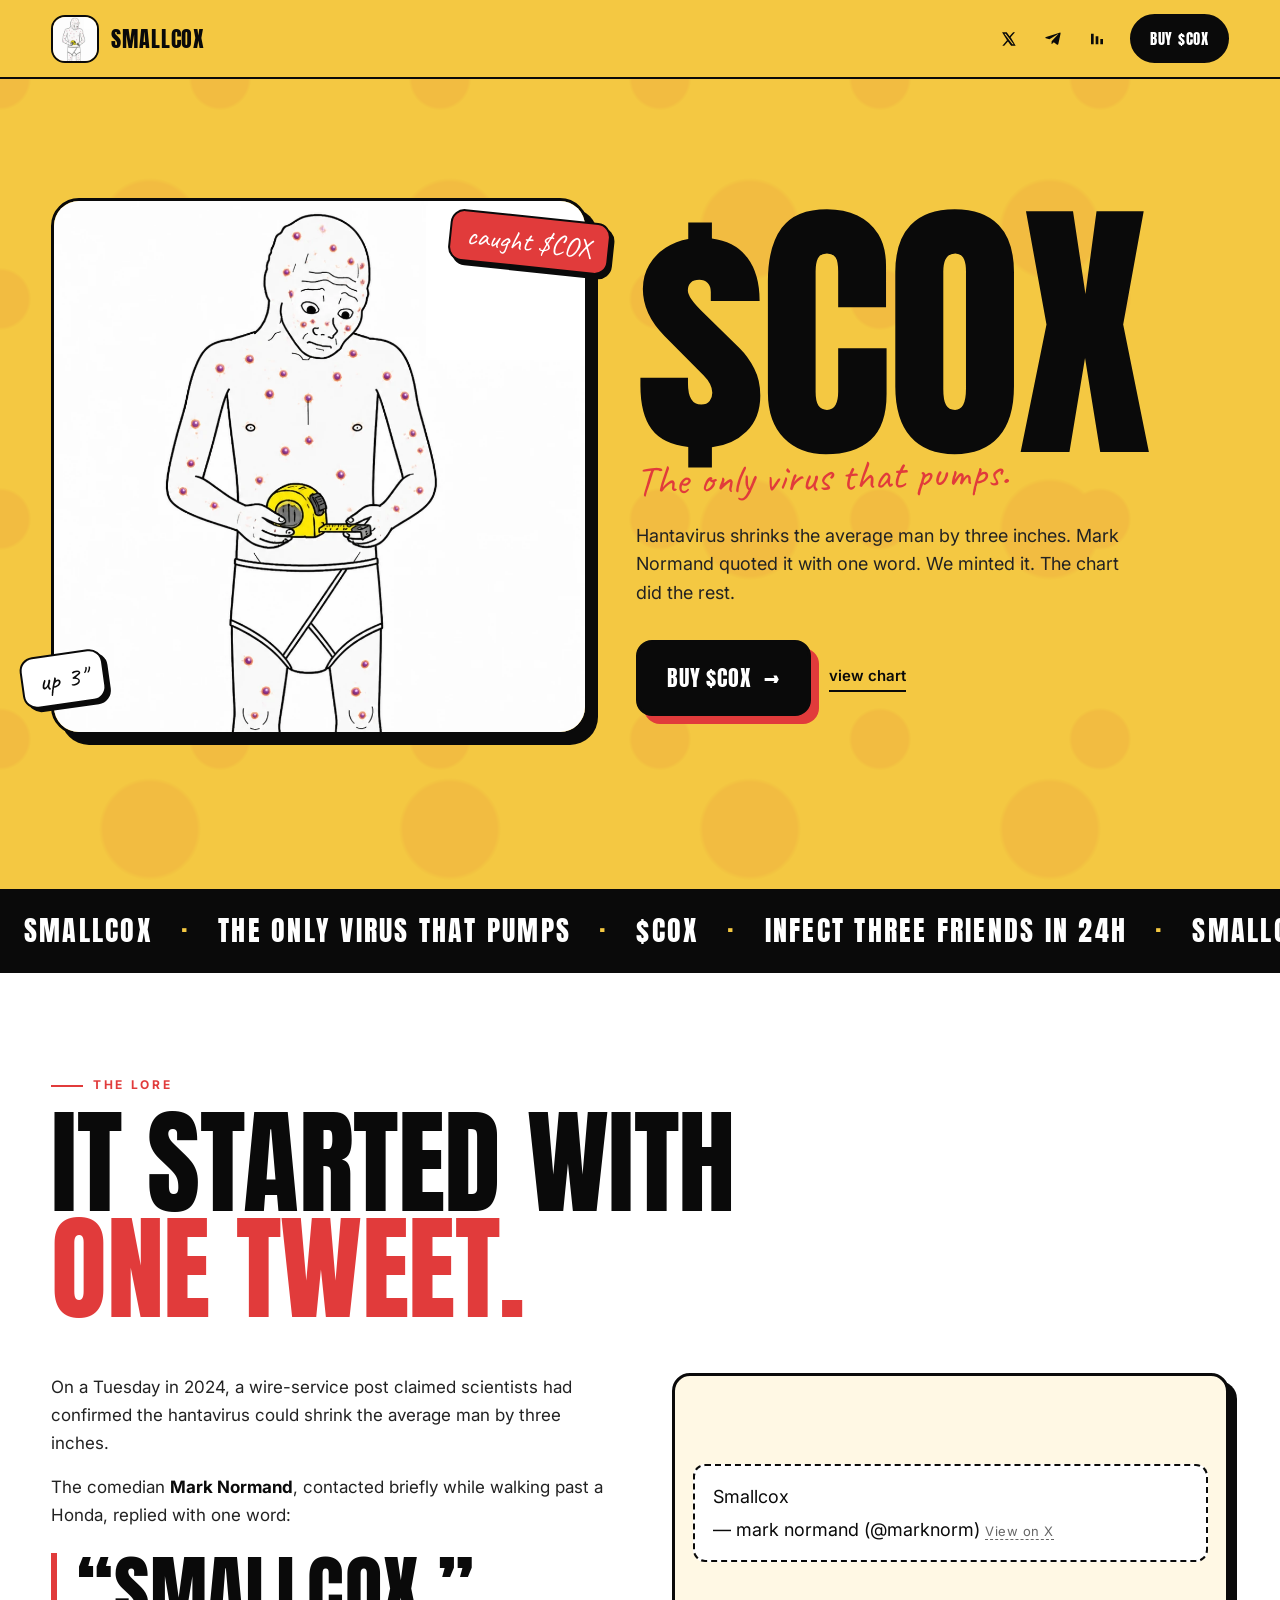
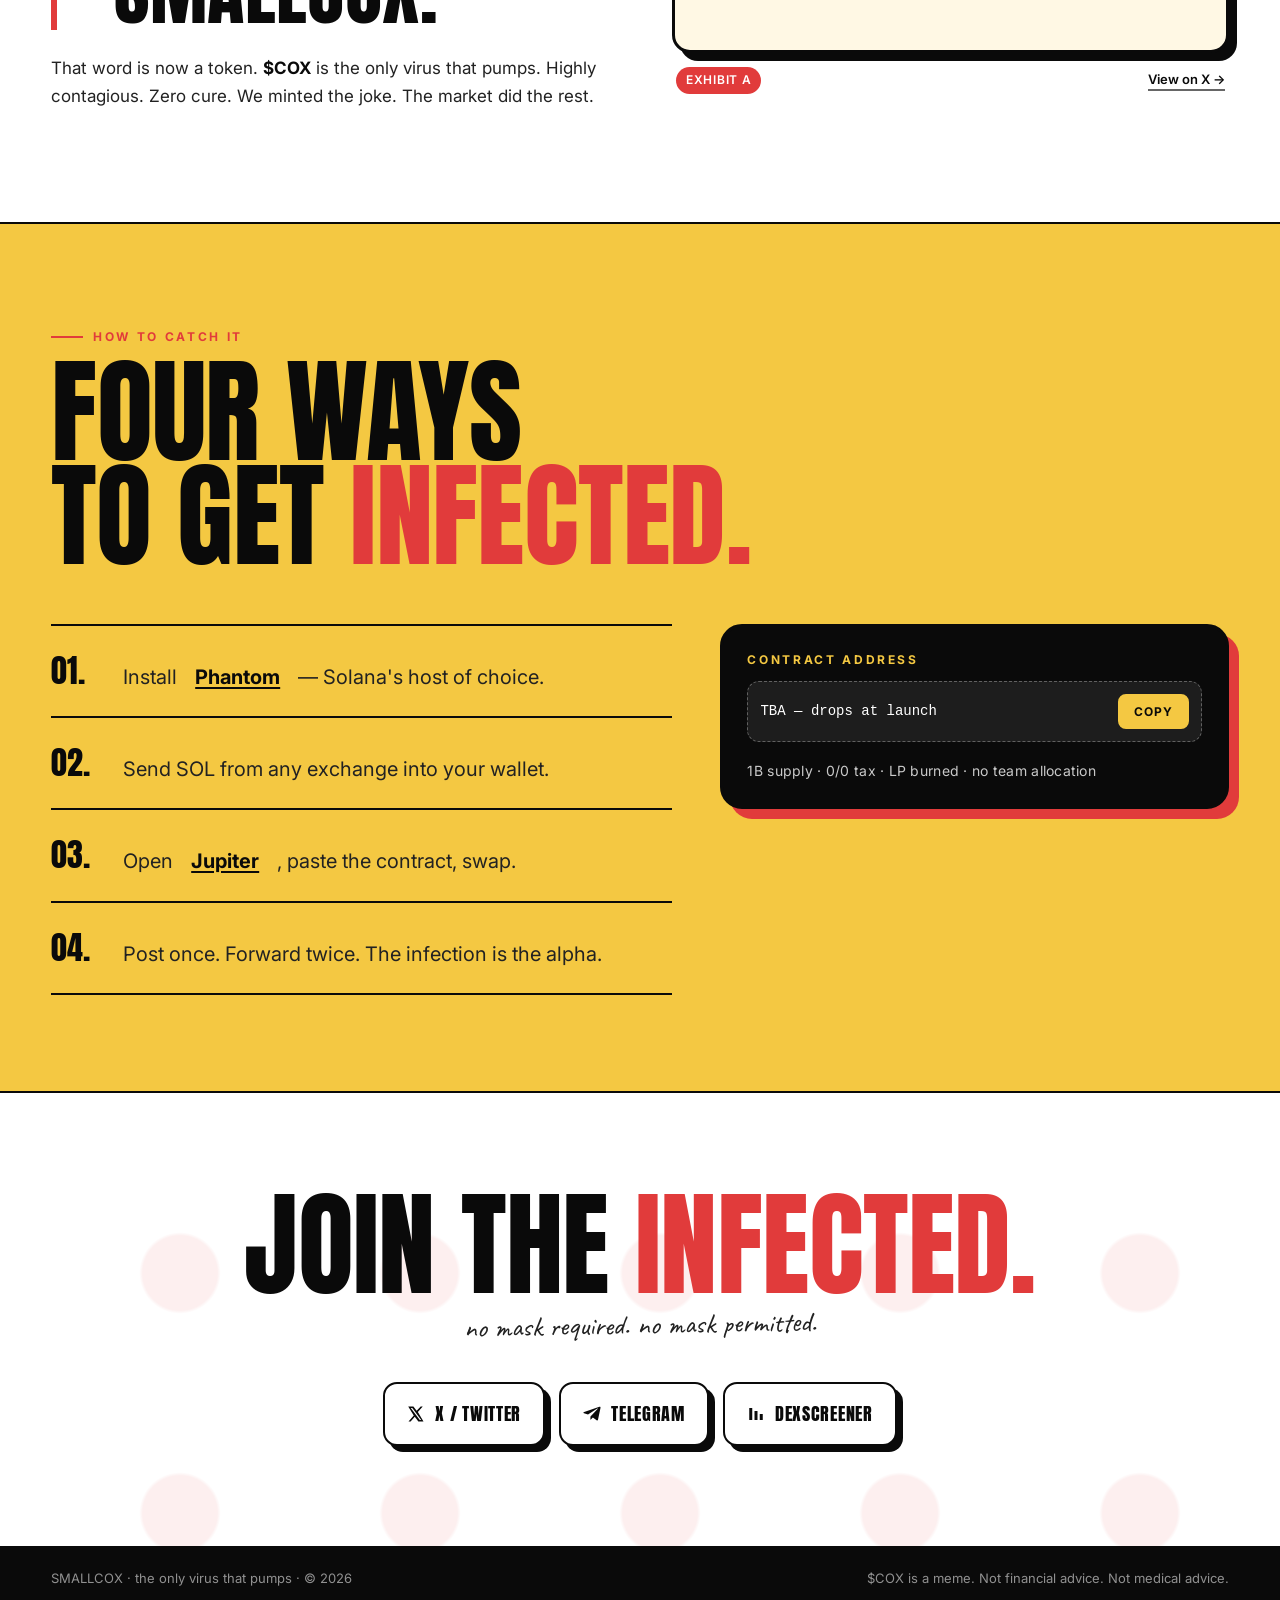
==== commit dfa0522e: "hero: drop the live-outbreak badge Co-Authored-By: Claude Opus 4.7 (1M context) <noreply@anthropic.c" ====
--- a/smallcox/index.html
+++ b/smallcox/index.html
@@ -57,9 +57,6 @@
       <span class="poke poke-2" aria-hidden="true">up 3"</span>
     </div>
     <div class="hero-type">
-      <div class="row">
-        <span class="badge"><span class="dot"></span>live outbreak · solana</span>
-      </div>
       <h1 class="wm">$COX</h1>
       <p class="kicker">The only virus that pumps.</p>
       <p class="lede">
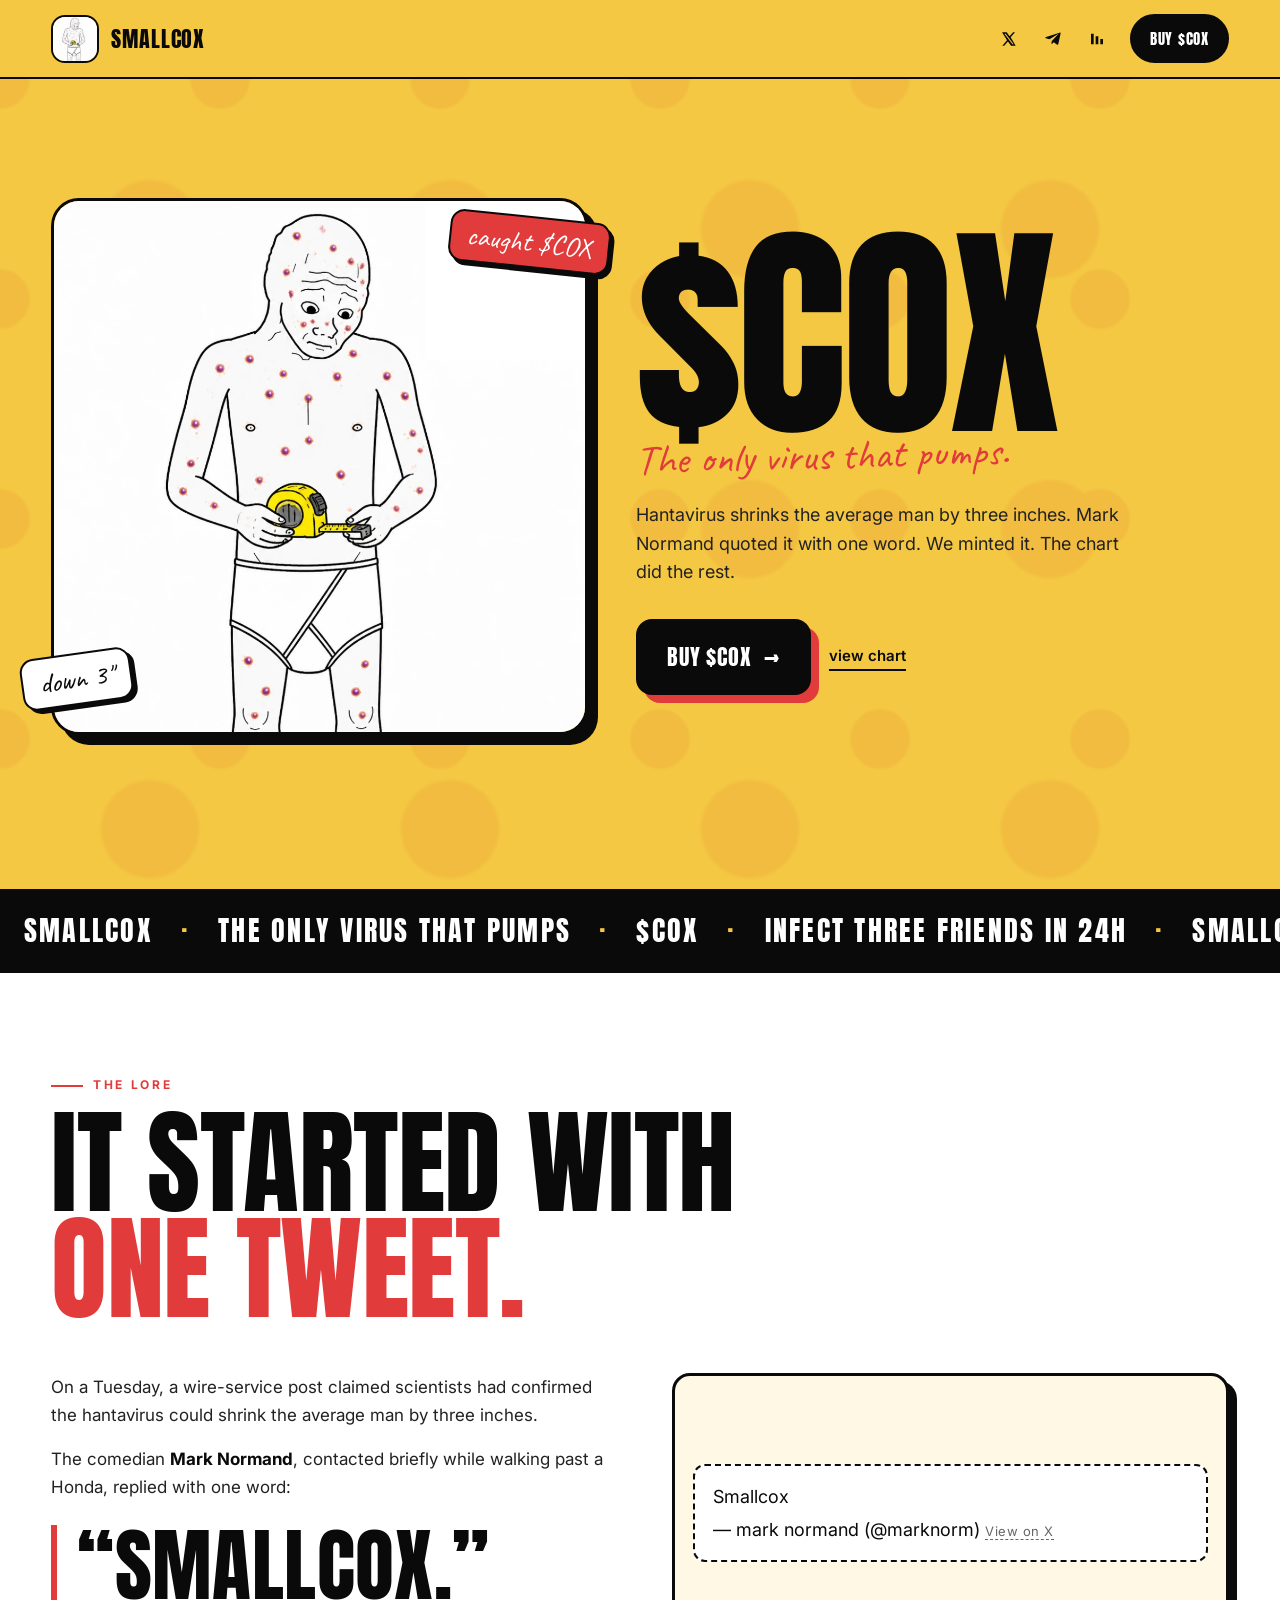
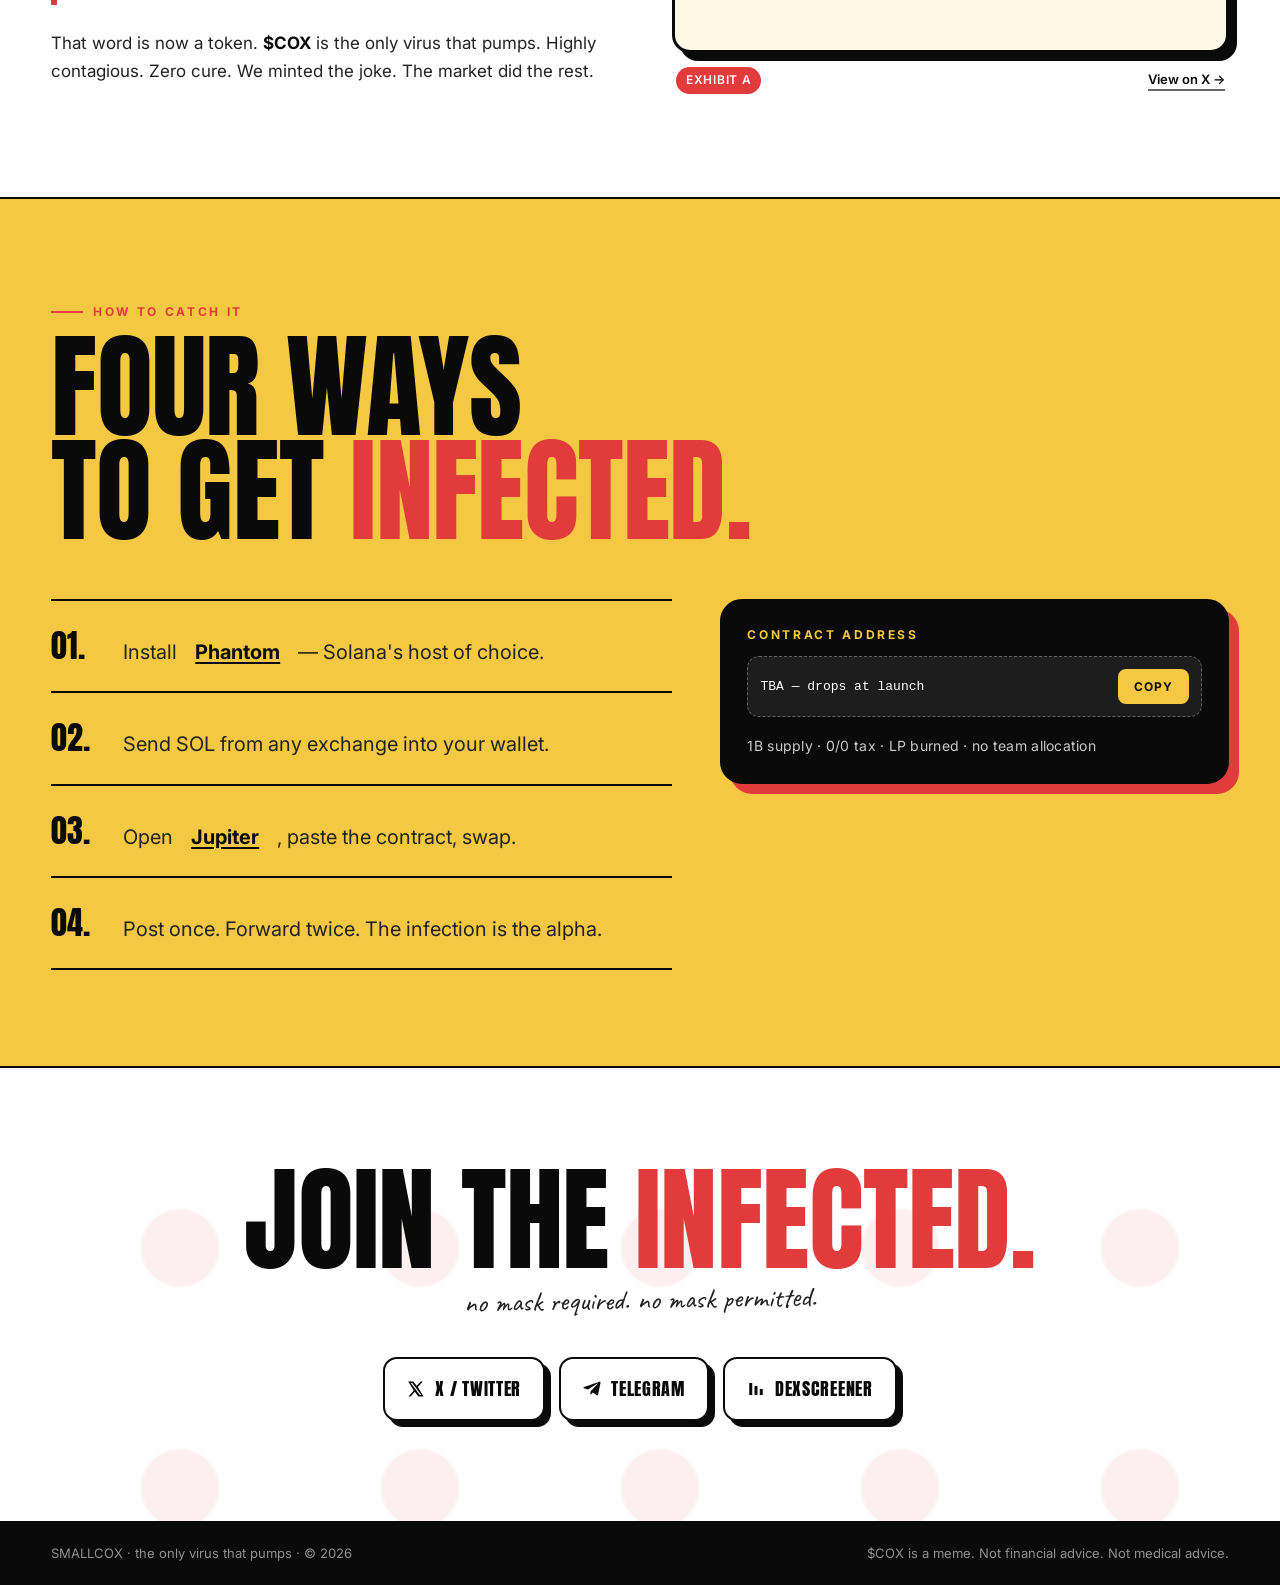
==== commit 2da600ff: "share: og image, mobile clamps, copy fixes - add 1200x630 og.jpg cropped from hero render - og: + tw" ====
--- a/smallcox/index.html
+++ b/smallcox/index.html
@@ -5,11 +5,34 @@
 <meta name="viewport" content="width=device-width,initial-scale=1,viewport-fit=cover" />
 <title>SMALLCOX · $COX</title>
 <meta name="description" content="SMALLCOX ($COX) — the only virus that pumps. A Solana memecoin." />
-<meta property="og:title" content="SMALLCOX · $COX" />
-<meta property="og:description" content="The only virus that pumps." />
-<meta property="og:image" content="./assets/cox.jpg" />
+
+<!-- Canonical -->
+<link rel="canonical" href="https://smallcox.vercel.app/" />
+
+<!-- Open Graph -->
+<meta property="og:type" content="website" />
+<meta property="og:site_name" content="SMALLCOX" />
+<meta property="og:url" content="https://smallcox.vercel.app/" />
+<meta property="og:title" content="SMALLCOX · $COX — the only virus that pumps" />
+<meta property="og:description" content="Hantavirus shrinks the average man by three inches. Mark Normand quoted it with one word. We minted it on Solana. The chart did the rest." />
+<meta property="og:image" content="https://smallcox.vercel.app/assets/og.jpg" />
+<meta property="og:image:secure_url" content="https://smallcox.vercel.app/assets/og.jpg" />
+<meta property="og:image:type" content="image/jpeg" />
+<meta property="og:image:width" content="1200" />
+<meta property="og:image:height" content="630" />
+<meta property="og:image:alt" content="SMALLCOX — patient zero holding a measuring tape. $COX." />
+<meta property="og:locale" content="en_US" />
+
+<!-- Twitter / X -->
 <meta name="twitter:card" content="summary_large_image" />
+<meta name="twitter:title" content="SMALLCOX · $COX — the only virus that pumps" />
+<meta name="twitter:description" content="Hantavirus shrinks the average man by three inches. Mark Normand quoted it with one word. We minted it on Solana." />
+<meta name="twitter:image" content="https://smallcox.vercel.app/assets/og.jpg" />
+<meta name="twitter:image:alt" content="SMALLCOX — patient zero. $COX." />
+
 <meta name="theme-color" content="#F4C842" />
+<meta name="apple-mobile-web-app-title" content="SMALLCOX" />
+<meta name="application-name" content="SMALLCOX" />
 
 <link rel="icon" type="image/png" sizes="32x32" href="./assets/icon-32.png" />
 <link rel="icon" type="image/png" sizes="64x64" href="./assets/icon-64.png" />
@@ -54,7 +77,7 @@
     <div class="hero-art">
       <img src="./assets/cox.webp" alt="$COX — patient zero" width="1000" height="1000" />
       <span class="poke poke-1" aria-hidden="true">caught $COX</span>
-      <span class="poke poke-2" aria-hidden="true">up 3"</span>
+      <span class="poke poke-2" aria-hidden="true">down 3"</span>
     </div>
     <div class="hero-type">
       <h1 class="wm">$COX</h1>
@@ -105,7 +128,7 @@
     <div class="lore-grid">
       <div class="lore-copy">
         <p>
-          On a Tuesday in 2024, a wire-service post claimed scientists had
+          On a Tuesday, a wire-service post claimed scientists had
           confirmed the hantavirus could shrink the average man by three
           inches.
         </p>
--- a/smallcox/styles.css
+++ b/smallcox/styles.css
@@ -141,6 +141,10 @@
   .poke-1{right:-12px;top:10px;font-size:22px}
   .poke-2{left:-12px;bottom:14px;font-size:22px}
 }
+@media (max-width:480px){
+  .poke-1{right:8px;top:8px;font-size:16px;padding:6px 12px;box-shadow:3px 3px 0 var(--ink)}
+  .poke-2{left:8px;bottom:8px;font-size:16px;padding:6px 12px;box-shadow:3px 3px 0 var(--ink)}
+}
 
 .hero-type{padding:8px 0}
 .row{margin-bottom:18px}
@@ -162,10 +166,11 @@
 
 .wm{
   font-family:var(--display);font-weight:400;
-  font-size:clamp(120px, 22vw, 280px);line-height:.84;
+  font-size:clamp(72px, 18vw, 280px);line-height:.84;
   letter-spacing:-.02em;
   margin:0 0 4px;
   color:var(--ink);
+  word-break:break-word;
 }
 .kicker{
   font-family:var(--hand);font-size:clamp(28px, 3.4vw, 42px);
@@ -246,9 +251,10 @@
 }
 .lore-h{
   font-family:var(--display);font-weight:400;
-  font-size:clamp(56px, 9vw, 132px);line-height:.92;
+  font-size:clamp(40px, 9vw, 132px);line-height:.92;
   letter-spacing:-.005em;margin:0 0 52px;
   text-transform:uppercase;
+  word-break:break-word;
 }
 .lore-h em{
   font-style:normal;color:var(--red);
@@ -265,10 +271,11 @@
 .lore-copy p strong{color:var(--ink);font-weight:700}
 .lore-copy .pull{
   font-family:var(--display);font-weight:400;
-  font-size:clamp(48px, 6vw, 80px);line-height:1;letter-spacing:.005em;
+  font-size:clamp(36px, 7vw, 80px);line-height:1;letter-spacing:.005em;
   color:var(--ink);text-transform:uppercase;
   margin:24px 0;
   border-left:6px solid var(--red);padding-left:20px;
+  word-break:break-word;
 }
 
 /* tweet embed frame — minimal, sticker-style */
@@ -321,9 +328,10 @@
 .buy-inner{max-width:var(--maxw);margin:0 auto}
 .buy-h{
   font-family:var(--display);font-weight:400;
-  font-size:clamp(56px, 9vw, 132px);line-height:.9;
+  font-size:clamp(40px, 9vw, 132px);line-height:.9;
   letter-spacing:-.005em;margin:0 0 56px;
   text-transform:uppercase;
+  word-break:break-word;
 }
 .buy-h em{font-style:normal;color:var(--red)}
 
@@ -337,9 +345,9 @@
 }
 .steps li{
   padding:22px 0;border-top:2px solid var(--ink);
-  font-size:20px;line-height:1.45;
+  font-size:clamp(16px, 4.5vw, 20px);line-height:1.45;
   color:var(--ink-2);
-  display:flex;align-items:baseline;gap:18px;
+  display:flex;align-items:baseline;gap:18px;flex-wrap:wrap;
 }
 .steps li:last-child{border-bottom:2px solid var(--ink)}
 .steps li b{
@@ -366,8 +374,8 @@
   padding:12px;border-radius:12px;margin-bottom:18px;
 }
 .ca-row code{
-  flex:1;font-family:ui-monospace, SFMono-Regular, Menlo, monospace;
-  font-size:14px;color:#fff;
+  flex:1;min-width:0;font-family:ui-monospace, SFMono-Regular, Menlo, monospace;
+  font-size:13px;color:#fff;
   white-space:nowrap;overflow:hidden;text-overflow:ellipsis;
 }
 .copy{
@@ -401,9 +409,10 @@
 .join-inner{position:relative;max-width:800px;margin:0 auto}
 .join-h{
   font-family:var(--display);font-weight:400;
-  font-size:clamp(64px,9vw,120px);line-height:.9;
+  font-size:clamp(44px,9vw,120px);line-height:.9;
   letter-spacing:-.005em;margin:0 0 6px;
   text-transform:uppercase;
+  word-break:break-word;
 }
 .join-h em{font-style:normal;color:var(--red)}
 .join-sub{
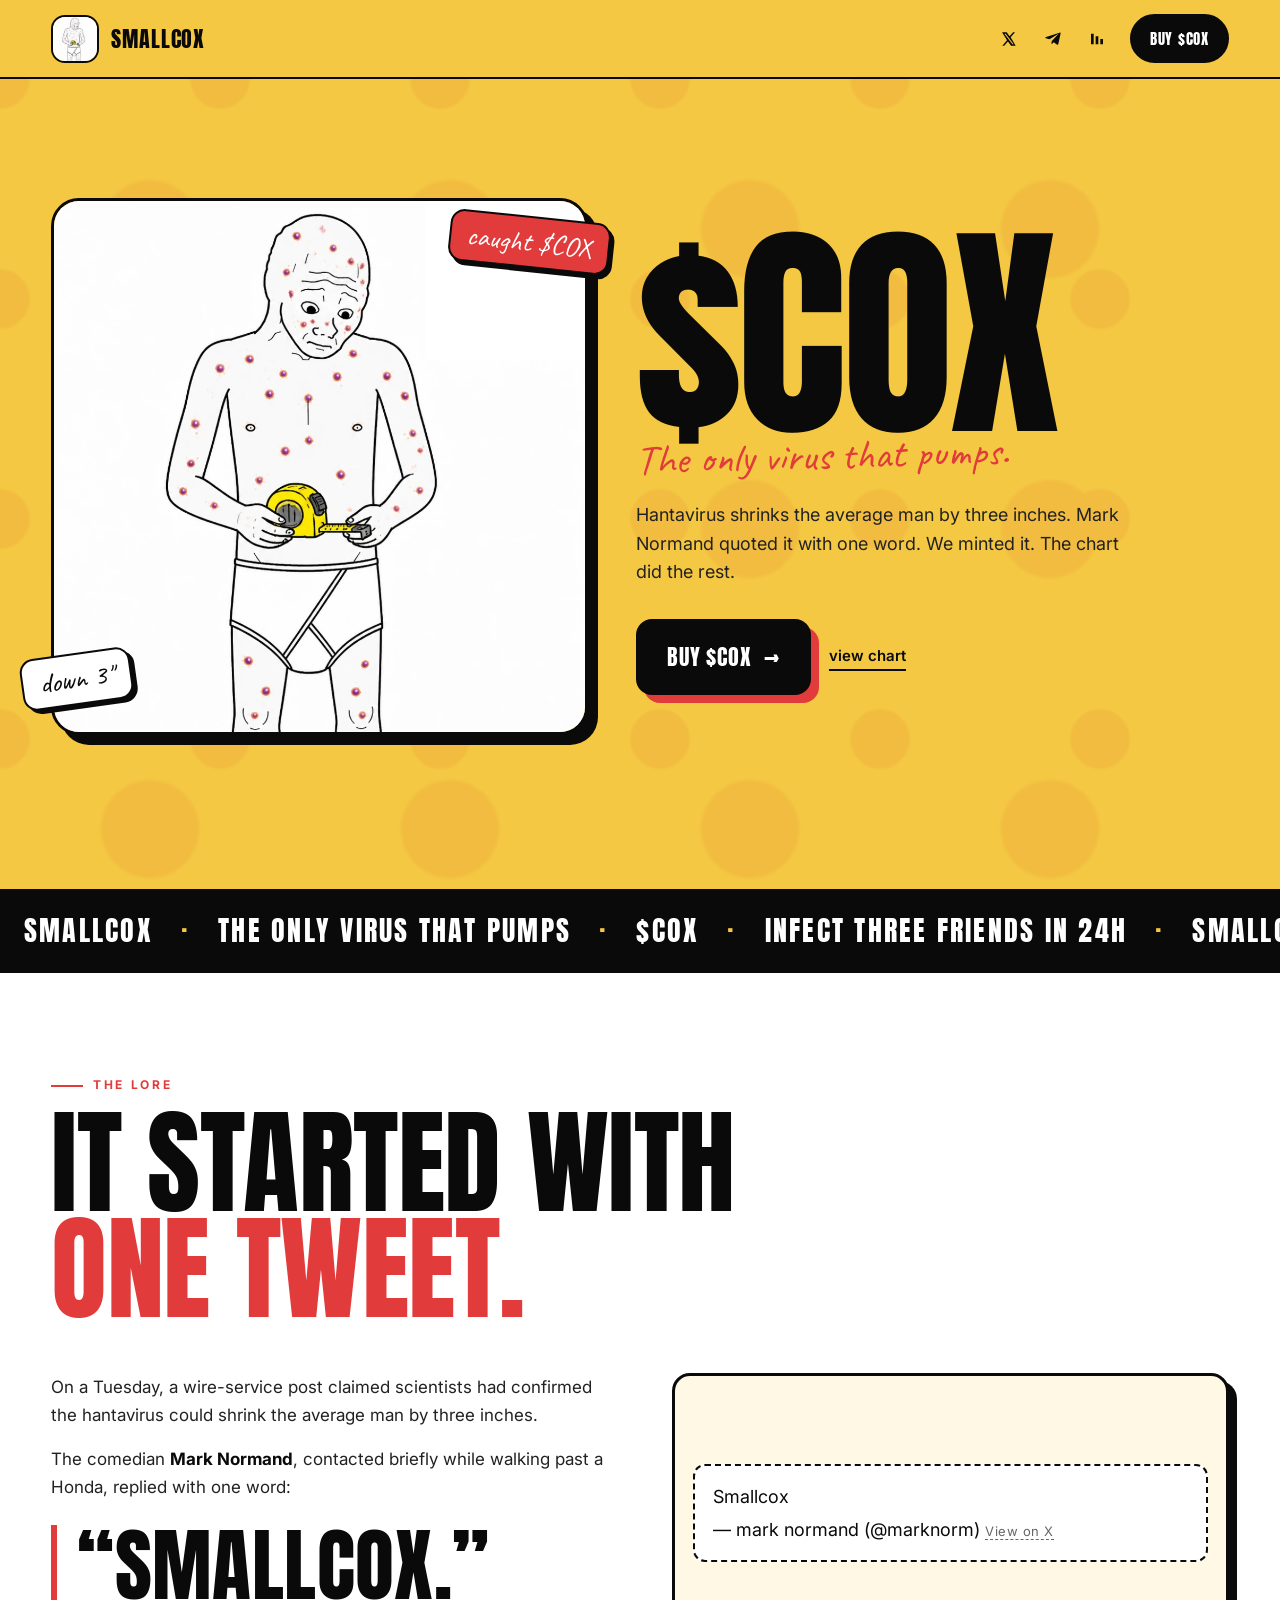
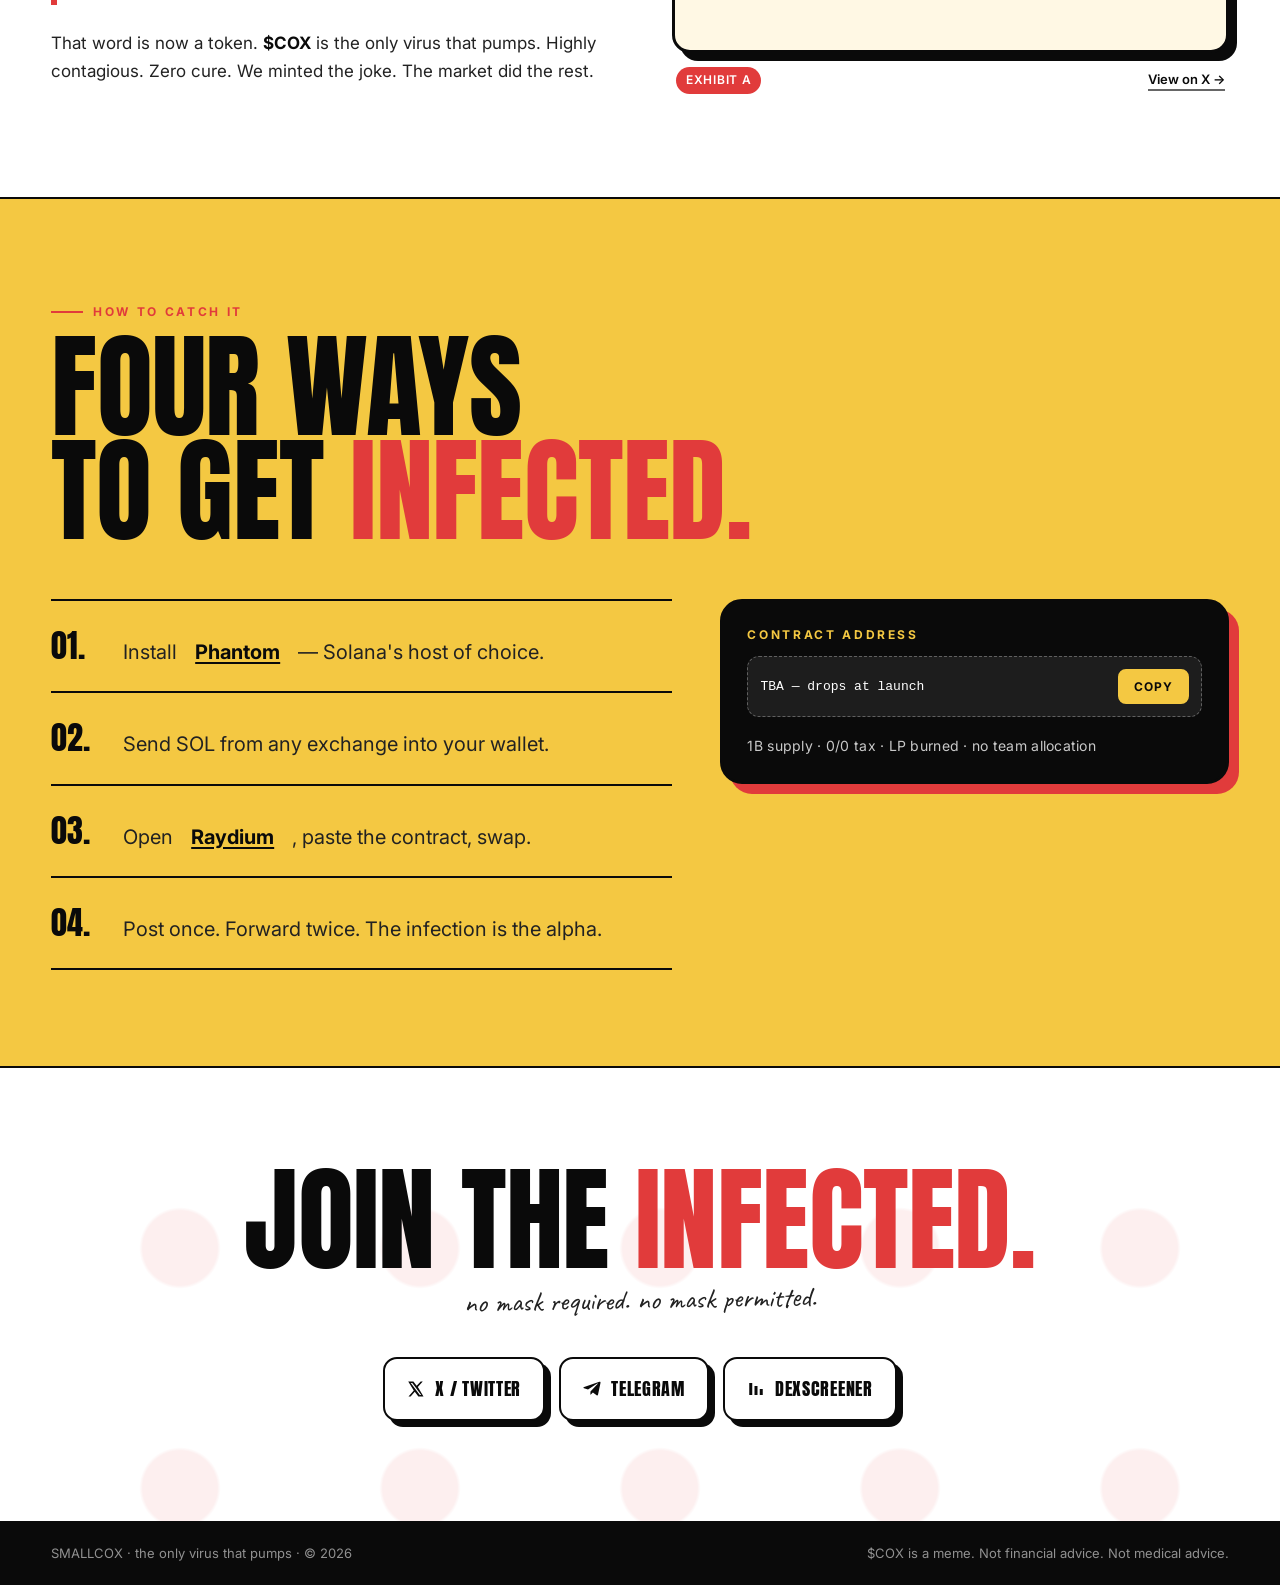
==== commit af73848b: "links: wire X/TG/Dexscreener, swap Jupiter→Raydium Co-Authored-By: Claude Opus 4.7 (1M context) <nor" ====
--- a/smallcox/index.html
+++ b/smallcox/index.html
@@ -56,13 +56,13 @@
     <span>SMALLCOX</span>
   </a>
   <div class="nav-right">
-    <a class="ico" href="#" data-soon aria-label="X / Twitter">
+    <a class="ico" href="https://x.com/marknorm/status/2054567829848920443" target="_blank" rel="noopener" aria-label="X / Twitter">
       <svg viewBox="0 0 24 24" aria-hidden="true"><path fill="currentColor" d="M18.244 2H21l-6.52 7.45L22 22h-6.844l-4.78-6.27L4.8 22H2l7-8.01L1.6 2h6.93l4.32 5.71L18.244 2Zm-1.2 18h1.9L7.04 4H5.04l12 16Z"/></svg>
     </a>
-    <a class="ico" href="#" data-soon aria-label="Telegram">
+    <a class="ico" href="https://t.me/smallcox" target="_blank" rel="noopener" aria-label="Telegram">
       <svg viewBox="0 0 24 24" aria-hidden="true"><path fill="currentColor" d="M9.96 15.36 9.8 19.6c.5 0 .72-.22 1-.48l2.4-2.32 4.98 3.64c.92.5 1.58.24 1.82-.86l3.3-15.46c.32-1.42-.52-1.98-1.4-1.66L1.6 9.18c-1.4.56-1.38 1.36-.24 1.72l5.32 1.66 12.36-7.78c.58-.36 1.12-.16.68.22"/></svg>
     </a>
-    <a class="ico" href="#" data-soon aria-label="Dexscreener">
+    <a class="ico" href="https://dexscreener.com/solana/28idhytvew7vyd8txc7mu6hh6qabq6d5vgrfktrar5gg" target="_blank" rel="noopener" aria-label="Dexscreener">
       <svg viewBox="0 0 24 24" aria-hidden="true"><path fill="currentColor" d="M3 4h4v16H3zM10 8h4v12h-4zM17 12h4v8h-4z"/></svg>
     </a>
     <a class="buy-btn" href="#buy">Buy&nbsp;$COX</a>
@@ -88,7 +88,7 @@
       </p>
       <div class="cta">
         <a href="#buy" class="big">BUY $COX <span>→</span></a>
-        <a href="#" data-soon class="chart">view chart</a>
+        <a href="https://dexscreener.com/solana/28idhytvew7vyd8txc7mu6hh6qabq6d5vgrfktrar5gg" target="_blank" rel="noopener" class="chart">view chart</a>
       </div>
     </div>
   </div>
@@ -171,7 +171,7 @@
       <ol class="steps">
         <li><b>01.</b> Install <a href="https://phantom.app" target="_blank" rel="noopener">Phantom</a> — Solana's host of choice.</li>
         <li><b>02.</b> Send SOL from any exchange into your wallet.</li>
-        <li><b>03.</b> Open <a href="https://jup.ag" target="_blank" rel="noopener">Jupiter</a>, paste the contract, swap.</li>
+        <li><b>03.</b> Open <a href="https://raydium.io/swap/" target="_blank" rel="noopener">Raydium</a>, paste the contract, swap.</li>
         <li><b>04.</b> Post once. Forward twice. The infection is the alpha.</li>
       </ol>
 
@@ -195,9 +195,9 @@
     <h2 class="join-h">join the&nbsp;<em>infected.</em></h2>
     <p class="join-sub">no mask required. no mask permitted.</p>
     <div class="join-cta">
-      <a href="#" data-soon class="pill x"><svg viewBox="0 0 24 24" aria-hidden="true"><path fill="currentColor" d="M18.244 2H21l-6.52 7.45L22 22h-6.844l-4.78-6.27L4.8 22H2l7-8.01L1.6 2h6.93l4.32 5.71L18.244 2Zm-1.2 18h1.9L7.04 4H5.04l12 16Z"/></svg>X / Twitter</a>
-      <a href="#" data-soon class="pill tg"><svg viewBox="0 0 24 24" aria-hidden="true"><path fill="currentColor" d="M9.96 15.36 9.8 19.6c.5 0 .72-.22 1-.48l2.4-2.32 4.98 3.64c.92.5 1.58.24 1.82-.86l3.3-15.46c.32-1.42-.52-1.98-1.4-1.66L1.6 9.18c-1.4.56-1.38 1.36-.24 1.72l5.32 1.66 12.36-7.78c.58-.36 1.12-.16.68.22"/></svg>Telegram</a>
-      <a href="#" data-soon class="pill ds"><svg viewBox="0 0 24 24" aria-hidden="true"><path fill="currentColor" d="M3 4h4v16H3zM10 8h4v12h-4zM17 12h4v8h-4z"/></svg>Dexscreener</a>
+      <a href="https://x.com/marknorm/status/2054567829848920443" target="_blank" rel="noopener" class="pill x"><svg viewBox="0 0 24 24" aria-hidden="true"><path fill="currentColor" d="M18.244 2H21l-6.52 7.45L22 22h-6.844l-4.78-6.27L4.8 22H2l7-8.01L1.6 2h6.93l4.32 5.71L18.244 2Zm-1.2 18h1.9L7.04 4H5.04l12 16Z"/></svg>X / Twitter</a>
+      <a href="https://t.me/smallcox" target="_blank" rel="noopener" class="pill tg"><svg viewBox="0 0 24 24" aria-hidden="true"><path fill="currentColor" d="M9.96 15.36 9.8 19.6c.5 0 .72-.22 1-.48l2.4-2.32 4.98 3.64c.92.5 1.58.24 1.82-.86l3.3-15.46c.32-1.42-.52-1.98-1.4-1.66L1.6 9.18c-1.4.56-1.38 1.36-.24 1.72l5.32 1.66 12.36-7.78c.58-.36 1.12-.16.68.22"/></svg>Telegram</a>
+      <a href="https://dexscreener.com/solana/28idhytvew7vyd8txc7mu6hh6qabq6d5vgrfktrar5gg" target="_blank" rel="noopener" class="pill ds"><svg viewBox="0 0 24 24" aria-hidden="true"><path fill="currentColor" d="M3 4h4v16H3zM10 8h4v12h-4zM17 12h4v8h-4z"/></svg>Dexscreener</a>
     </div>
   </div>
 </section>
